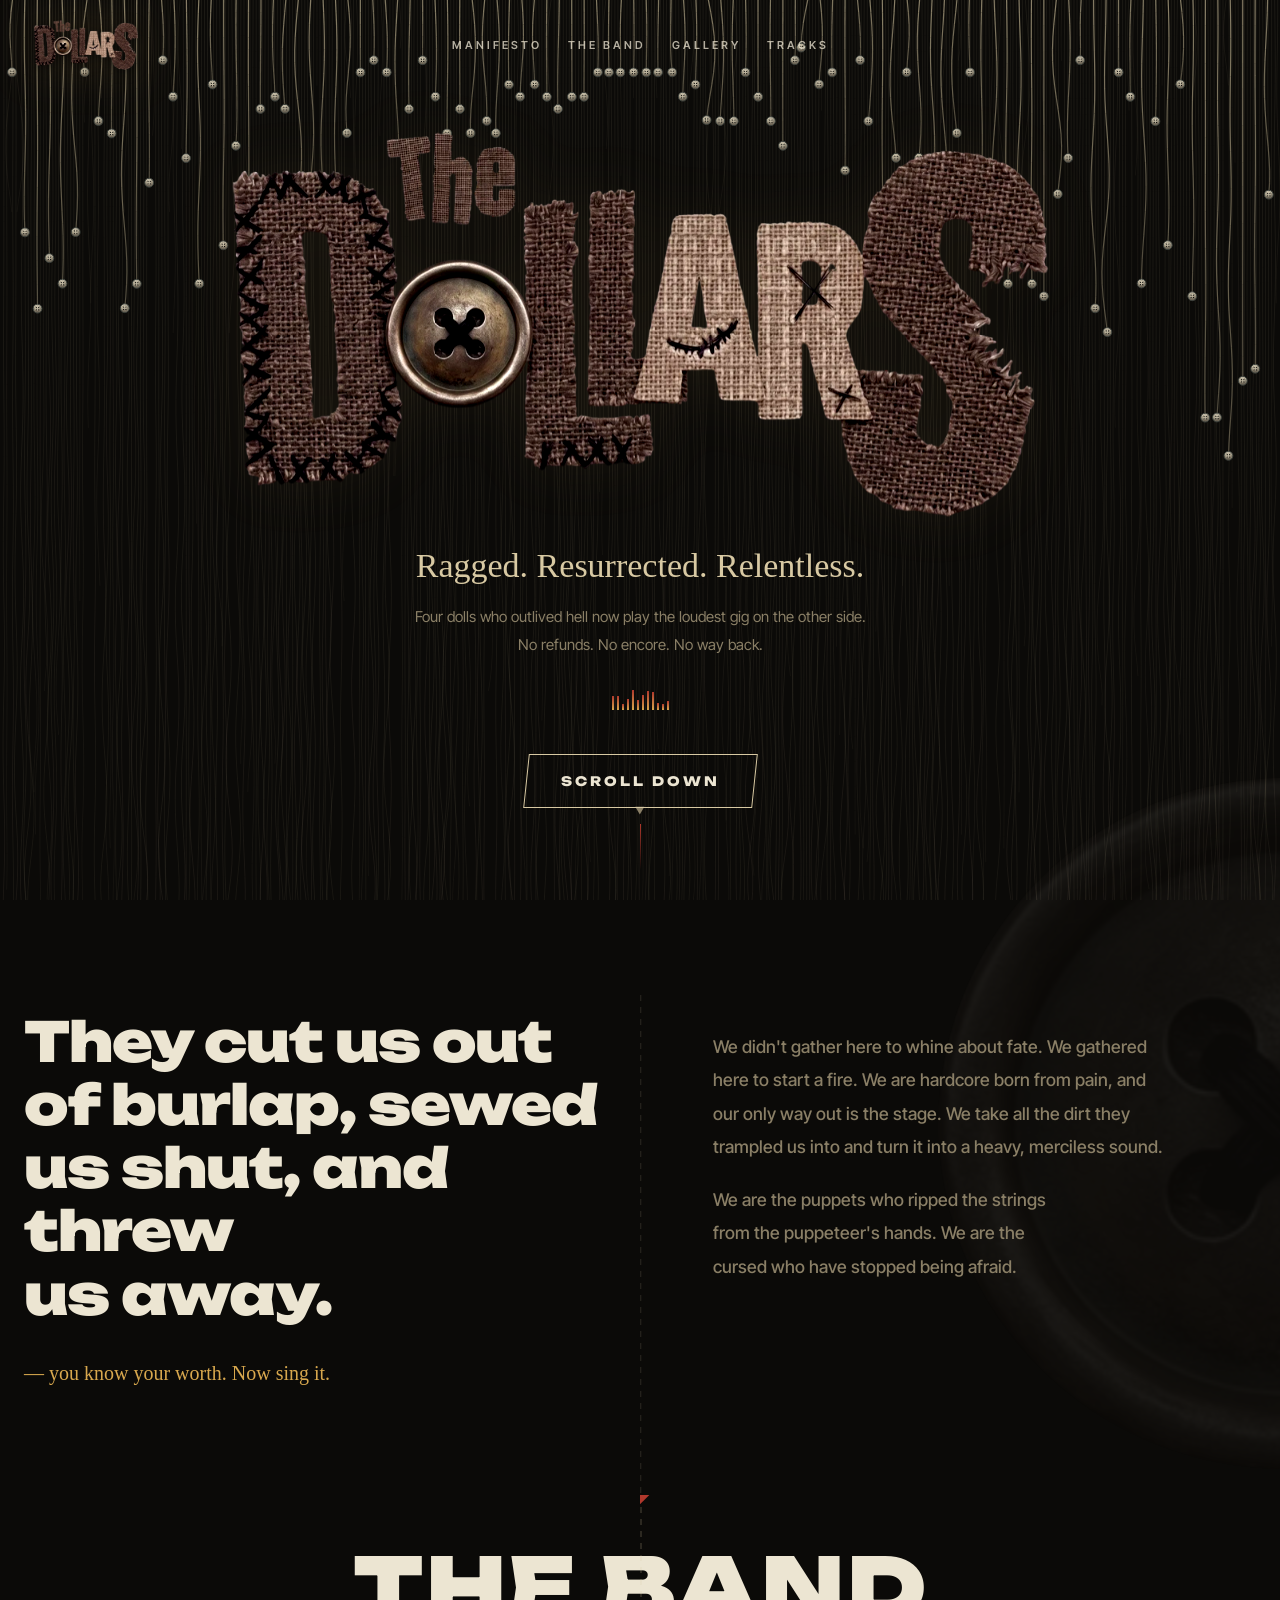
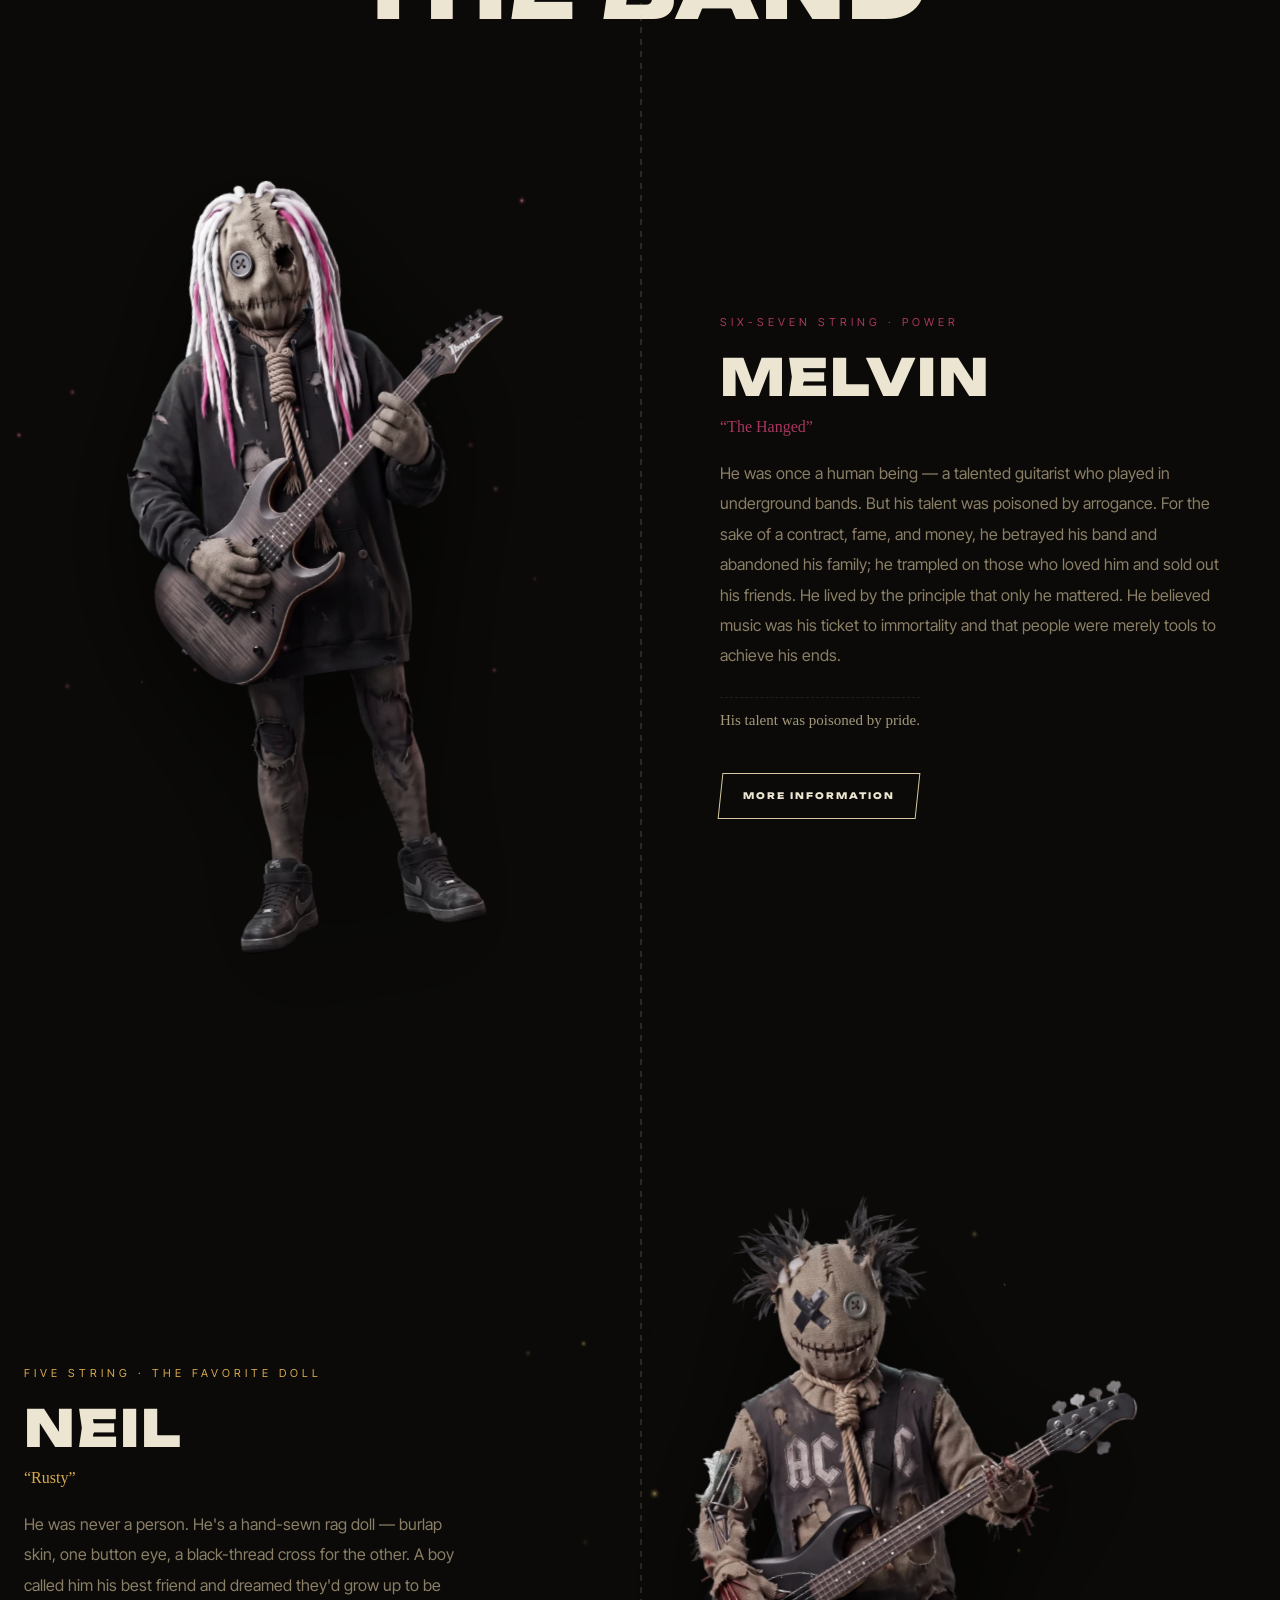
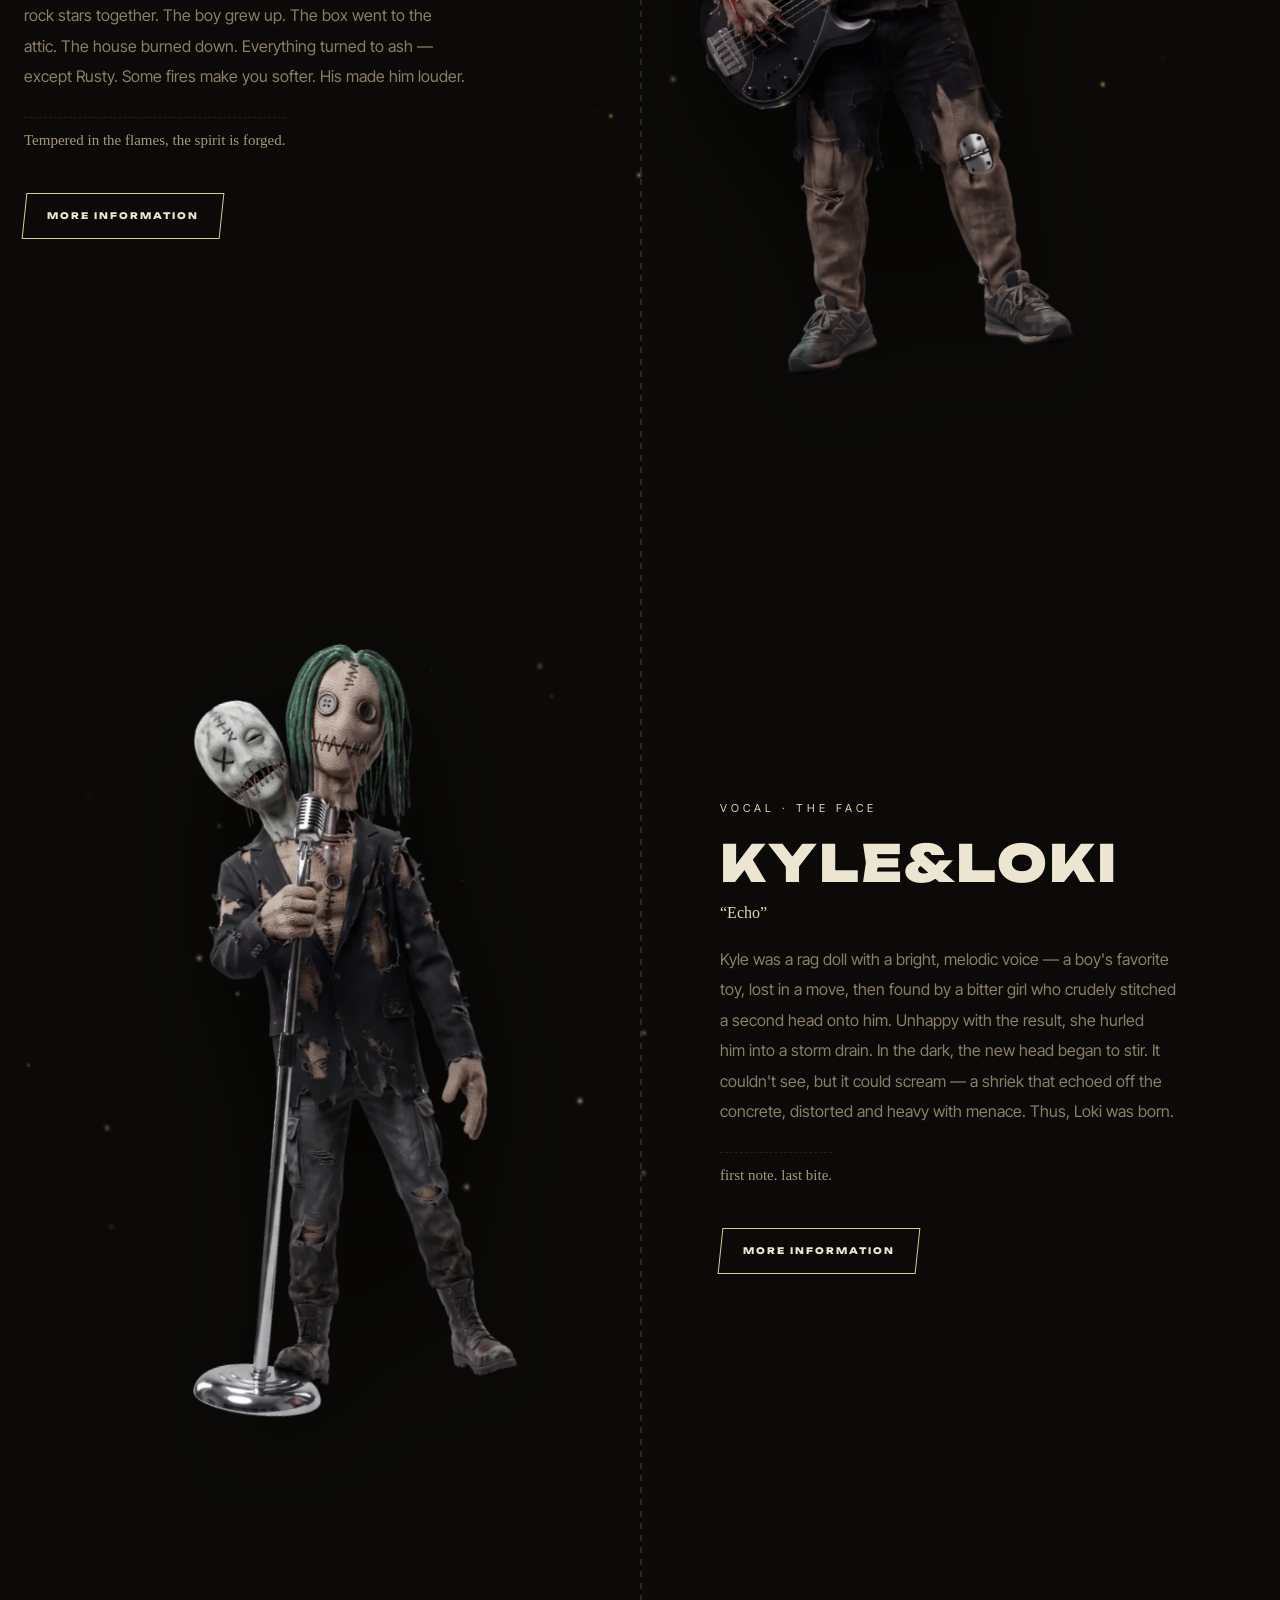
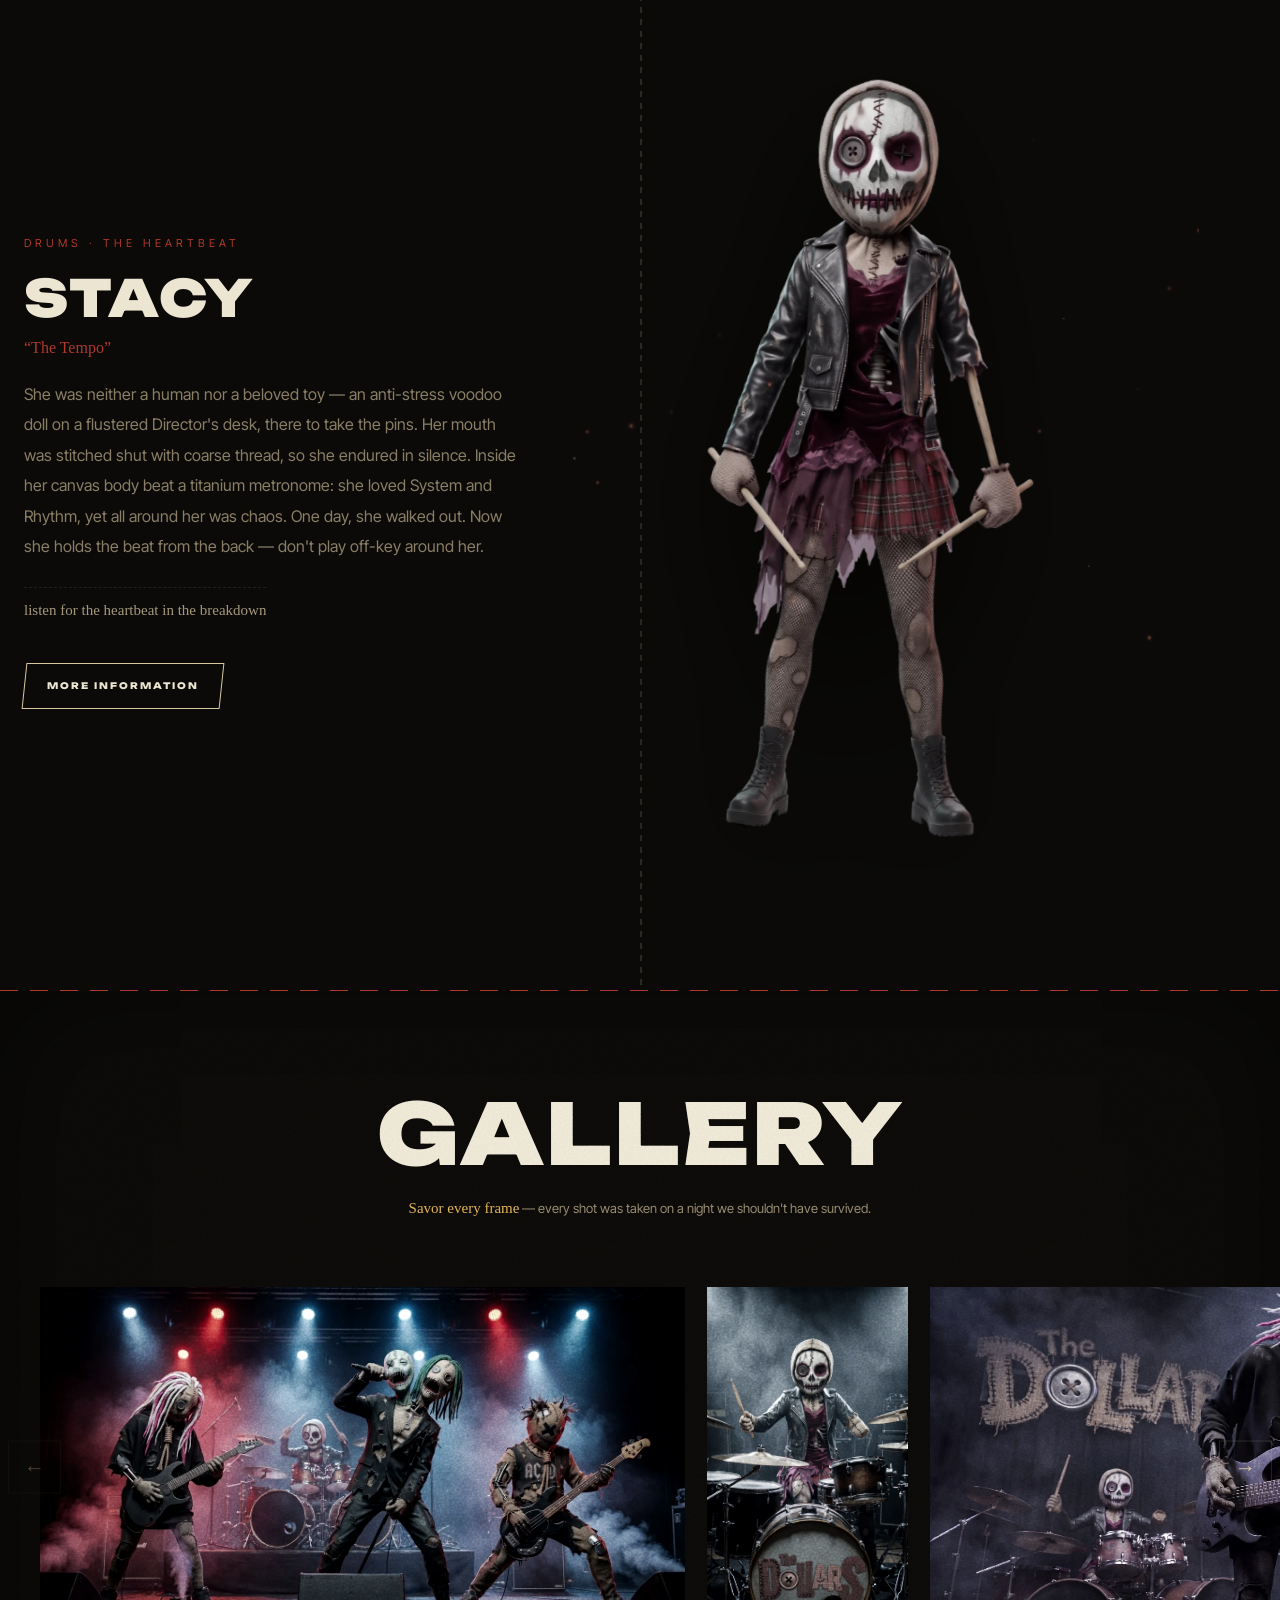
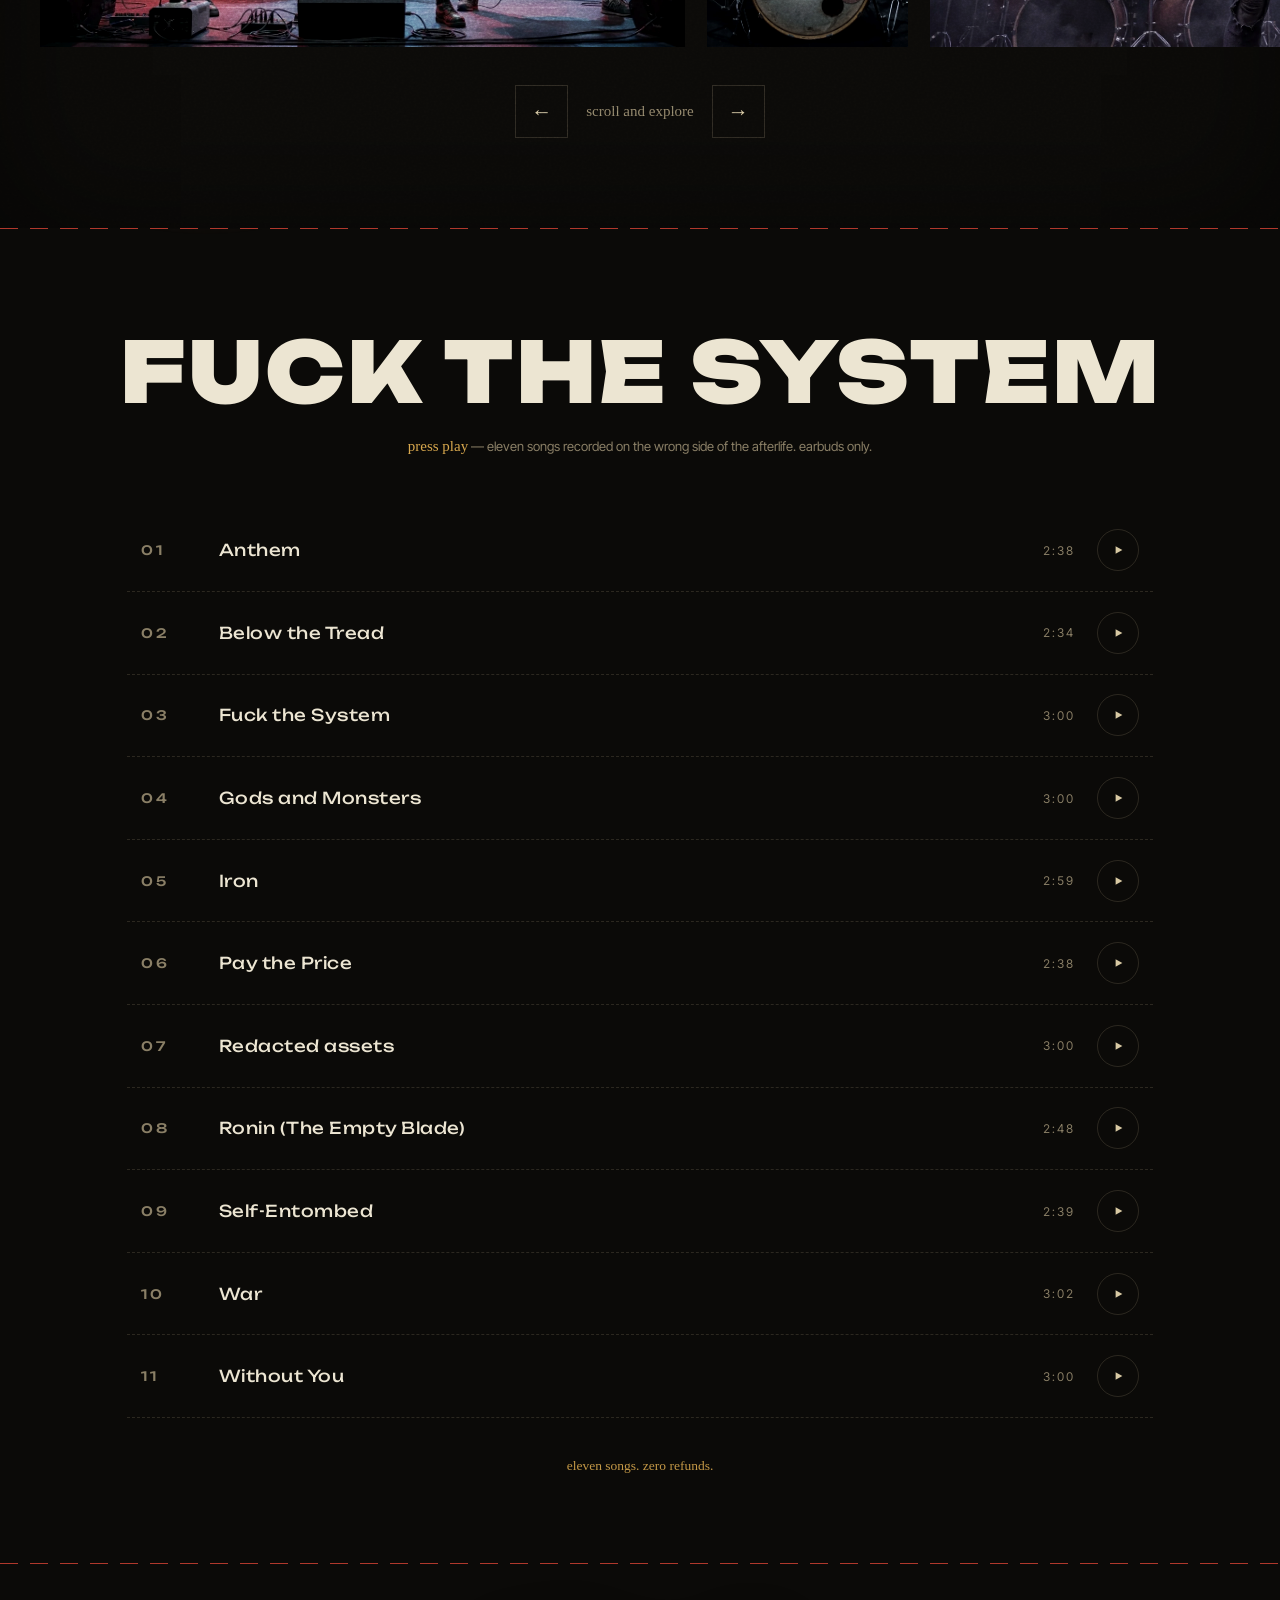
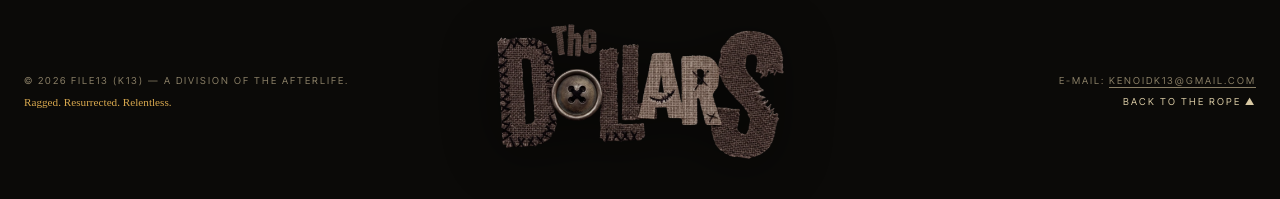
==== index.html @ ff80136d "Mobile: GALLERY/FTS/BAND all 38px @<=430 (was 32/32/31.2), THE=MELVIN size 24px unchanged; THE\\nBAN" ====
<!DOCTYPE html>
<html lang="en">
<head>
<meta charset="UTF-8">
<meta name="viewport" content="width=device-width, initial-scale=1.0">
<title>DOLLARS — Ragged. Resurrected. Relentless.</title>
<meta name="description" content="Dollars. Four dolls who outlived hell. Burlesque-noir rock from the wrong side of the afterlife.">
<link rel="preconnect" href="https://fonts.googleapis.com">
<link rel="preconnect" href="https://fonts.gstatic.com" crossorigin>
<link href="https://fonts.googleapis.com/css2?family=Unbounded:wght@300;500;800;900&family=Inter+Tight:wght@300;400;500;600&family=Permanent+Marker&display=swap" rel="stylesheet">
<link rel="stylesheet" href="style.css?v=503">
<meta name="probe" content="boot" />
</head>
<body>

<div class="preloader" id="preloader" aria-hidden="true">
  <div class="preloader-box">
    <img id="preloaderImg" class="preloader-logo" src="Logo.webp?v=401" alt="">
    <canvas id="preloaderCanvas" class="preloader-canvas"></canvas>
  </div>
  <span class="preloader-label">stitching&hellip;</span>
  <span class="preloader-pct" id="preloaderPct">0%</span>
</div>

<canvas id="threads"></canvas>

<header class="nav">
  <a class="nav-logo" href="#top"><img src="Logo.webp?v=401" alt="Dollars"></a>
  <button class="nav-burger" id="navBurger" aria-label="Open menu" aria-expanded="false"><span></span><span></span></button>
  <nav class="nav-links">
    <a href="#manifesto">Manifesto</a>
    <a href="#dolls">The band</a>
    <a href="#showreel">Gallery</a>
    <a href="#tracks">Tracks</a>
    <button class="nav-close" id="navClose" aria-label="Close menu" aria-expanded="false"><span></span><span></span></button>
    <span class="nav-mail">E-mail: <a href="mailto:Kenoidk13@gmail.com">Kenoidk13@gmail.com</a></span>
  </nav>
  <span class="nav-eq" id="navEq" aria-hidden="true"><i></i><i></i><i></i><i></i><i></i><i></i></span>
  <span class="nav-mini" aria-hidden="true"><img src="Logo.webp?v=401" alt="Dollars"></span>
</header>

<main id="top">

  <section class="hero">
    <div class="hero-orbit" aria-hidden="true">
      <span>DOLLARS DOLLARS DOLLARS DOLLARS</span>
      <span>DOLLARS DOLLARS DOLLARS DOLLARS</span>
      <span>DOLLARS DOLLARS DOLLARS DOLLARS</span>
    </div>

    <img class="hero-logo" src="Logo.webp?v=401" alt="Dollars — a ratty dollar-sign wordmark" data-tilt>

    <p class="hero-tag">Ragged. Resurrected. Relentless.</p>
    <p class="hero-sub">Four dolls who outlived hell now play the loudest gig on the other side.<br>No refunds. No encore. No way back.</p>

    <button class="hero-eq" id="heroEq" type="button" aria-label="Play the anthem">
      <i></i><i></i><i></i><i></i><i></i><i></i><i></i><i></i><i></i><i></i><i></i><i></i>
    </button>

    <div class="hero-cta">
      <a class="stitch-btn" href="#manifesto" data-scramble="SCROLL DOWN">
        <span>SCROLL DOWN</span>
      </a>
    </div>

    <div class="hero-scroll" aria-hidden="true">
      <span>▼</span>
      <i class="scroll-line"></i>
    </div>
  </section>

  <section class="manifesto" id="manifesto">
    <h2 class="manifesto-title reveal">They cut us out<br>of burlap, sewed<br>us shut, and threw<br>us away.</h2>
    <div class="manifesto-text">
      <span class="manifesto-btn" data-tilt aria-hidden="true"></span>
      <p class="manifesto-body reveal">
        We didn't gather here to whine about fate. We gathered here to start a fire.
        We are hardcore born from pain, and our only way out is the stage. We take
        all the dirt they trampled us into and turn it into a heavy, merciless sound.
      </p>
      <p class="manifesto-body reveal" style="--d:.12s">
        We are the puppets who ripped the strings from the puppeteer's hands.
        We are the cursed who have stopped being afraid.
      </p>
    </div>
    <div class="manifesto-sign reveal" style="--d:.24s">— you know your worth. <span class="manifesto-now">Now sing it.</span></div>
  </section>

  <section class="dolls" id="dolls">
    <h2 class="dolls-heading" data-scramble>THE
<span class="dolls-heading-band">BAND</span></h2>
    <div class="dolls-thread" aria-hidden="true"><i></i></div>

    <article class="doll" data-doll="melvin">
      <div class="doll-stage reveal">
        <span class="doll-sway">
          <picture><source media="(max-width:900px)" srcset="mobile/guitar2_pad.webp"><img src="guitar2_pad.webp" alt="Melvin — the Hanged" data-tilt loading="lazy" decoding="async"></picture>
          <canvas class="doll-fx" width="680" height="940"></canvas>
        </span>
      </div>
      <div class="doll-card reveal" style="--d:.08s">
        <p class="doll-role">Six-seven string · power</p>
        <h3 data-scramble>MELVIN</h3>
        <span class="doll-title">“The Hanged”</span>
        <p class="doll-bio">
          He was once a human being — a talented guitarist who played in underground bands. But his talent was poisoned by arrogance. For the sake of a contract, fame, and money, he betrayed his band and abandoned his family; he trampled on those who loved him and sold out his friends. He lived by the principle that only he mattered. He believed music was his ticket to immortality and that people were merely tools to achieve his ends.
        </p>
        <span class="doll-scrawl">His talent was poisoned by pride.</span>
        <a class="doll-more" role="button" tabindex="0" data-doll-modal="melvin"><span class="doll-more-main" data-scramble="MORE INFORMATION">MORE INFORMATION</span></a>
      </div>
    </article>


    <article class="doll" data-doll="rusty">
      <div class="doll-stage reveal" style="--d:.05s">
        <span class="doll-sway">
          <picture><source media="(max-width:900px)" srcset="mobile/bass.webp"><img src="bass.webp" alt="Rusty — the Ashed" data-tilt loading="lazy" decoding="async"></picture>
          <canvas class="doll-fx" width="680" height="940"></canvas>
        </span>
      </div>
      <div class="doll-card reveal" style="--d:.13s">
        <p class="doll-role">five string · the favorite doll</p>
        <h3 data-scramble>NEIL</h3>
        <span class="doll-title">“Rusty”</span>
        <p class="doll-bio">
          He was never a person. He's a hand-sewn rag doll — burlap skin, one
button eye, a black-thread cross for the other. A boy called him his
best friend and dreamed they'd grow up to be rock stars together.
The boy grew up. The box went to the attic. The house burned down.
Everything turned to ash — except Rusty. Some fires make you softer.
His made him louder.
        </p>
        <span class="doll-scrawl">Tempered in the flames, the spirit is forged.</span>
        <a class="doll-more" role="button" tabindex="0" data-doll-modal="rusty"><span class="doll-more-main" data-scramble="MORE INFORMATION">MORE INFORMATION</span></a>
      </div>
    </article>

    <article class="doll" data-doll="voice">
      <div class="doll-stage reveal" style="--d:.1s">
        <span class="doll-sway">
          <picture><source media="(max-width:900px)" srcset="mobile/vocal.webp"><img src="vocal.webp" alt="The Voice — face of Dollars" data-tilt loading="lazy" decoding="async"></picture>
          <canvas class="doll-fx" width="680" height="940"></canvas>
        </span>
      </div>
      <div class="doll-card reveal" style="--d:.18s">
        <p class="doll-role">vocal · the face</p>
        <h3 data-scramble>KYLE&amp;LOKI</h3>
        <span class="doll-title">“Echo”</span>
<p class="doll-bio">
          Kyle was a rag doll with a bright, melodic voice — a boy's favorite
          toy, lost in a move, then found by a bitter girl who crudely stitched
          a second head onto him. Unhappy with the result, she hurled him into
          a storm drain. In the dark, the new head began to stir. It couldn't
          see, but it could scream — a shriek that echoed off the concrete,
          distorted and heavy with menace. Thus, Loki was born.
        </p>
        <span class="doll-scrawl">first note. last bite.</span>
        <a class="doll-more" role="button" tabindex="0" data-doll-modal="voice"><span class="doll-more-main" data-scramble="MORE INFORMATION">MORE INFORMATION</span></a>
      </div>
    </article>

    <article class="doll" data-doll="pulse">
      <div class="doll-stage reveal" style="--d:.15s">
        <span class="doll-sway">
          <picture><source media="(max-width:900px)" srcset="mobile/dram2.webp"><img src="dram2.webp" alt="The Pulse — drummer of Dollars" data-tilt loading="lazy" decoding="async"></picture>
          <canvas class="doll-fx" width="680" height="940"></canvas>
        </span>
      </div>
      <div class="doll-card reveal" style="--d:.23s">
        <p class="doll-role">drums · the heartbeat</p>
        <h3 data-scramble>STACY</h3>
        <span class="doll-title">“The Tempo”</span>
        <p class="doll-bio">
          She was neither a human nor a beloved toy — an anti-stress voodoo
          doll on a flustered Director's desk, there to take the pins. Her
          mouth was stitched shut with coarse thread, so she endured in
          silence. Inside her canvas body beat a titanium metronome: she loved
          System and Rhythm, yet all around her was chaos. One day, she walked
          out. Now she holds the beat from the back — don't play off-key around
          her.
        </p>
        <span class="doll-scrawl">listen for the heartbeat in the breakdown</span>
        <a class="doll-more" role="button" tabindex="0" data-doll-modal="pulse"><span class="doll-more-main" data-scramble="MORE INFORMATION">MORE INFORMATION</span></a>
      </div>
    </article>
  </section>

  <div class="footer-thread" aria-hidden="true"></div>

  <section class="showreel" id="showreel">
    <h2 class="showreel-heading reveal" data-scramble>GALLERY</h2>
    <p class="showreel-note"><span class="drag-hint">Savor every frame</span> — every shot was taken on a night we shouldn't have survived.</p>

    <div class="reel-wrap">
      <button class="reel-nav reel-prev" aria-label="Previous">←</button>
      <div class="reel" id="reel">
        <div class="reel-track" id="reelTrack"></div>
      </div>
      <button class="reel-nav reel-next" aria-label="Next">→</button>
    </div>

    <div class="reel-controls">
      <button class="reel-nav-bottom reel-prev-bottom" aria-label="Previous">←</button>
      <span>scroll and explore</span>
      <button class="reel-nav-bottom reel-next-bottom" aria-label="Next">→</button>
    </div>
  </section>

  <div class="footer-thread" aria-hidden="true"></div>

  <section class="tracks" id="tracks">
    <h2 class="tracks-heading reveal" data-scramble>FUCK THE SYSTEM</h2>
    <p class="tracks-note"><span class="drag-hint">press play</span> — eleven songs recorded on the wrong side of the afterlife. earbuds only.</p>
    <ol class="track-list" id="trackList"></ol>
    <p class="tracks-note tracks-note--foot" aria-hidden="true">eleven songs. zero refunds.</p>
    <div class="tracks-btn" data-tilt aria-hidden="true"></div>
  </section>

  <audio id="trackAudio" preload="metadata"></audio>

  <footer class="footer">
    <div class="footer-thread" aria-hidden="true"></div>
    <div class="footer-grid reveal">
      <div class="footer-line footer-line--l">
        <span>© 2026 File13 (k13) — a division of the afterlife.</span>
        <span class="footer-sway">Ragged. Resurrected. Relentless.</span>
      </div>
      <div class="footer-big"><img src="Logo.webp?v=401" alt="Dollars" data-tilt></div>
      <div class="footer-line footer-line--r">
        <span class="footer-mail-wrap">E-mail: <a class="footer-mail" href="mailto:Kenoidk13@gmail.com">Kenoidk13@gmail.com</a></span>
        <a href="#top" data-scramble="BACK TO THE ROPE">back to the rope ▲</a>
      </div>
    </div>
  </footer>

</main>

<div class="lightbox" id="lightbox" hidden>
  <button class="lightbox-nav lightbox-prev" aria-label="Previous">←</button>
  <button class="lightbox-nav lightbox-next" aria-label="Next">→</button>
  <div class="lightbox-stage">
    <button class="lightbox-close" aria-label="Close"><span class="lb-glyph">✕</span><span class="lb-bar lb-a"></span><span class="lb-bar lb-b"></span></button>
    <img id="lightboxImg" src="" alt="Concert photograph">
  </div>
</div>

<div class="doll-modal" data-lenis-prevent id="dollModal-melvin" role="dialog" aria-modal="true" aria-label="MELVIN">
  <button class="doll-modal-close" aria-label="Close"><span></span><span></span></button>
  <div class="doll-modal-box">
    <div class="doll-modal-body">
      <figure class="doll-bio-photo"><img src="bio/bio-guitar.jpg" alt="Melvin" loading="lazy" width="760" height="1361"></figure>
      <div class="doll-bio-text">
        <p class="doll-role">Six-seven string · power</p>
        <h3>MELVIN</h3>
        <span class="doll-title">“The Hanged”</span>
      <p>
        He was once a man—a talented guitarist who played in underground bands. But his talent was poisoned by hubris. For the sake of a contract, fame, and money, he betrayed his band and abandoned his family; he trampled on those who loved him and sold out his friends. He lived by the credo that only he mattered. He believed music was his ticket to immortality and that people were merely tools to achieve his ends. He lived his life all wrong: instead of building anything, he destroyed everything around him. He died alone. Despite achieving outward success, he ended up solitary in an empty room, hollowed out by alcohol and drugs. The noose around his neck is not merely a stylistic detail; it is an echo of his actual death. He hanged himself when he realized his "great life" was worthless. Yet the heavens would not accept him—his soul, burdened by sin, was too heavy. Nor did Hell want to take in someone who managed to sow chaos even there for his own gain. This is no doll. This is a man gazing at the world through holes in the burlap, begging for forgiveness but receiving only the echo of his own fatal mistakes.
      </p>
      <span class="doll-scrawl">His talent was poisoned by pride.</span>
      </div>
    </div>
  </div>
</div>

<div class="doll-modal" data-lenis-prevent id="dollModal-rusty" role="dialog" aria-modal="true" aria-label="NEIL">
  <button class="doll-modal-close" aria-label="Close"><span></span><span></span></button>
  <div class="doll-modal-box">
    <div class="doll-modal-body">
      <figure class="doll-bio-photo"><img src="bio/bio-bass.jpg" alt="Rusty" loading="lazy" width="760" height="1361"></figure>
      <div class="doll-bio-text">
        <p class="doll-role">five string · the favorite doll</p>
        <h3>NEIL</h3>
        <span class="doll-title">“Rusty”</span>
                  <p>Rusty wasn’t a rock star. He was an ordinary rag doll—hand-sewn from burlap, with a button for one eye and a black-thread cross for the other. An old woman living on the edge of town had stitched him for her son. The boy named him Rusty—for the reddish hue of the fabric and because the doll was soft and warm, like rye bread.</p>
      <p>Rusty was a beloved doll. The boy was inseparable from him: he took him to bed, sat him at the table, and carried him to school in his backpack. Rusty knew all his secrets and heard all his dreams. The boy dreamed of becoming a rock musician and often "played" in a band with Rusty—setting him up in front of the mirror and imagining him playing the bass.</p>
      <p>But then, disaster struck. The boy grew up. He became a teenager, then an adult. The doll was left behind in the old house—up in the attic, in a box amidst dusty belongings. And then came the tragedy: a fire. The house burned down. Everything inside turned to ash. Rusty was scorched and soaked in smoke; his fabric hardened, and the metal parts—once buttons and rivets—rusted over.</p>
      <p>When the ruins were being cleared, Rusty was found among the debris—charred, yet intact. Someone wanted to throw him away but changed their mind at the last moment and left him at the junkyard. There, amidst old junk, rusty pipes, and broken appliances, Rusty lay for years. Rain, snow, and sun—all of it weathered his burlap. He became truly Rusty.</p>
      <span class="doll-scrawl">Tempered in the flames, the spirit is forged.</span>
      </div>
    </div>
  </div>
</div>

<div class="doll-modal" data-lenis-prevent id="dollModal-pulse" role="dialog" aria-modal="true" aria-label="STACY">
  <button class="doll-modal-close" aria-label="Close"><span></span><span></span></button>
  <div class="doll-modal-box">
    <div class="doll-modal-body">
      <figure class="doll-bio-photo"><img src="bio/bio-dram.jpg" alt="Stacy" loading="lazy" width="760" height="1361"></figure>
      <div class="doll-bio-text">
        <p class="doll-role">drums · the heartbeat</p>
        <h3>STACY</h3>
        <span class="doll-title">“The Tempo”</span>
      <p>
        She was neither a human nor a beloved childhood toy. Created as an anti-stress voodoo doll, she sat on the desk of a perpetually flustered Director in a drab, stuffy office. Whenever deadlines loomed, workflows collapsed, or he simply didn't know what to do, he would stick pins into her. She silently absorbed the folly, chaos, and hysterics of others. Her mouth was stitched shut with coarse thread so she couldn't speak. And she endured it. Inside her canvas body beat a titanium metronome. She loved System and Rhythm, yet chaos reigned all around her. It all came to an end one day. The Director called a meeting to resolve a crucial issue and suggested, "How about we settle this with Rock-Paper-Scissors?" The chaos had crossed the line. Her single button eye glinted menacingly. She pulled out all the pins—leaving scars on her tights and body—and simply walked out of the office in silence. Her lips were frozen forever in a signature, icy, sarcastic half-smile. Stacy wandered the streets for a long time, searching for a place where the right rhythm prevailed. One day, she stumbled upon a basement where a band was rehearsing. She sat silently behind the drum kit and struck the snare drum. The strike was swift, precise, and cold-blooded. Stacy doesn't sing or give interviews. She simply sits at the back and holds the rhythm. Don't even try playing off-key around this lady, or a drumstick might come flying straight at your forehead.
      </p>
      <span class="doll-scrawl">listen for the heartbeat in the breakdown</span>
      </div>
    </div>
  </div>
</div>

<div class="doll-modal" data-lenis-prevent id="dollModal-voice" role="dialog" aria-modal="true" aria-label="KYLE &amp; LOKI">
  <button class="doll-modal-close" aria-label="Close"><span></span><span></span></button>
  <div class="doll-modal-box">
    <div class="doll-modal-body">
      <figure class="doll-bio-photo"><img src="bio/bio-vocal.jpg" alt="Kyle & Loki" loading="lazy" width="760" height="1361"></figure>
      <div class="doll-bio-text">
        <p class="doll-role">vocal · the face</p>
        <h3>KYLE&amp;LOKI</h3>
        <span class="doll-title">“Echo”</span>
      <p>
        Long ago, Kyle was an ordinary rag doll with a clear, melodic voice. He had been the favorite toy of a boy who dreamed of the rock stage, but the boy grew up, and the doll was lost during a move. Kyle was found by a bitter, plain-looking girl. She decided to remake him: she pulled a shapeless lump of fabric from the trash and crudely, crookedly stitched on a second head—an ugly, eyeless, mouthless thing that dangled beside the first. Dissatisfied with the result, she hurled the doll into a storm drain in a fit of rage. Kyle awoke in pitch darkness. Then, the second head began to stir. As it descended through winding pipes amidst the flow of filth, it could not see, yet it could scream. Its piercing shriek echoed off the concrete walls, becoming distorted and heavy with menace. Thus, Loki was born. While Kyle’s voice remained bright and melodic, Loki acquired a heavy, low growl—the roar of a wounded beast, the voice of the abyss itself. They eventually found themselves at a junkyard, where an old radio suddenly blasted the riff from "Back in Black." Kyle remembered the boy’s dream of the rock stage, while Loki yearned to unleash his fury. They are two sides of the same coin, two souls trapped in a single, battered body. Kyle represents melody, soul, and beauty; Loki embodies chaos, rage, and raw power. When the drums kick in and the guitars roar, a battle erupts between them. Loki surges forward, drowning everything out with his guttural growl. But Kyle rises to meet the challenge, soaring above the roar with a pure, piercing scream. They clash right there on stage, vying to prove to the audience which of them is the ultimate badass. They can sing in turn or blend into unison, creating an incredible symbiosis of melody and noise. It is precisely this internal war between the two heads that forms the foundation of their art. Their best songs are born from their arguments. They are DollarS. A voice that travels from a whisper to a scream. When Kyle touches the microphone, the room falls silent. And when Loki lets loose, the room is deafened.
      </p>
      <span class="doll-scrawl">first note. last bite.</span>
      </div>
    </div>
  </div>
</div>

<script src="lenis.min.js"></script>
<script src="script.js?v=448"></script>
</body>
</html>
---- style.css ----
/* ==================== BASE ==================== */
* { margin: 0; padding: 0; box-sizing: border-box; }

[hidden] { display: none !important; }

/* ==================== PRELOADER ==================== */
.preloader {
  position: fixed;
  inset: 0;
  z-index: 10000;
  background: #000;
  display: flex;
  flex-direction: column;
  align-items: center;
  justify-content: center;
  gap: 14px;
  opacity: 1;
  transition: opacity .5s ease, visibility .5s ease;
}
.preloader.done {
  opacity: 0;
  visibility: hidden;
  pointer-events: none;
}
.preloader-box {
  position: relative;
  width: clamp(136px, 20.8vw, 200px);
}
.preloader-logo {
  width: 100%;
  height: auto;
  display: block;
  opacity: .19;
  filter: grayscale(1) contrast(1.15) brightness(1.1);
}
.preloader-canvas {
  position: absolute;
  inset: 0;
  width: 100%;
  height: 100%;
  pointer-events: none;
}
.preloader-label {
  font-family: var(--scrawl);
  font-size: 15px;
  color: var(--gold);
  letter-spacing: 1px;
  animation: preload-pulse 1.1s ease-in-out infinite;
}
.preloader-pct {
  font-family: var(--disp);
  font-size: 12px;
  letter-spacing: 3px;
  color: var(--muted);
}
@keyframes preload-pulse {
  0%, 100% { opacity: .45; }
  50% { opacity: 1; }
}

html { scroll-behavior: auto; } /* Lenis smooth scroll handles anchor jumps */
.reveal {
  opacity: 0;
  transform: translateY(72px);
  will-change: transform, opacity;
  transition: opacity .9s ease, transform .9s cubic-bezier(.23,1,.32,1);
  transition-delay: var(--d, 0s);
}
.reveal.in-view {
  opacity: 1;
  transform: translateY(0);
}
.doll .doll-stage.reveal { transform: translateY(72px); }
.doll .doll-stage.reveal.in-view { transform: translateY(0); }
.doll:nth-of-type(even) .doll-stage.reveal { transform: translateX(-70px) translateY(72px); }
.doll:nth-of-type(even) .doll-stage.reveal.in-view { transform: translateX(-70px) translateY(0); }
@media (prefers-reduced-motion: reduce) {
  .reveal {
    opacity: 1;
    transform: none;
    transition: none;
  }
}

:root {
  --bg: #0b0a08;
  --bg-2: #131009;
  --burlap: #d8c9a3;
  --bone: #ece5d2;
  --rust: #b0382c;
  --gold: #d8a84e;
  --muted: #8a7f66;
  --line: rgba(216,201,163,.16);
  --disp: 'Unbounded', system-ui, sans-serif;
  --body: 'Inter Tight', system-ui, sans-serif;
  --scrawl: 'Permanent Marker', cursive;
}

html { overflow-x: clip; }

body {
  background: var(--bg);
  color: var(--bone);
  font-family: var(--body);
  overflow-x: clip;
  -webkit-font-smoothing: antialiased;
  cursor: auto;
}

a { color: inherit; text-decoration: none; }
img { display: block; max-width: 100%; }
::selection { background: var(--rust); color: var(--bone); }

::-webkit-scrollbar { width: 10px; }
::-webkit-scrollbar-track { background: var(--bg); }
::-webkit-scrollbar-thumb { background: var(--muted); border-radius: 2px; }
::-webkit-scrollbar-thumb:hover { background: var(--rust); }

/* ==================== THREAD CANVAS ==================== */
#threads {
  position: fixed;
  top: 0; left: 0;
  width: 100vw; height: 100vh;
  z-index: 0;
  pointer-events: none;
}

/* ==================== NAV ==================== */
.nav {
  position: fixed;
  top: 0; left: 0; right: 0;
  z-index: 300;
  display: flex;
  align-items: center;
  justify-content: center;
  padding: 14px 34px;
  min-height: 69px;
}
.nav-logo {
  position: absolute;
  left: clamp(14px, 3vw, 34px);
  top: 50%;
  transform: translateY(calc(-50% + 10px));
}
.nav-logo img {
  height: 49px;
  width: auto;
  display: block;
  filter: contrast(1.22) saturate(1.12) brightness(1.12) drop-shadow(0 2px 6px rgba(0,0,0,.6)) drop-shadow(0 0 26px rgba(216,168,78,.16));
}

.nav-eq {
  position: absolute;
  right: clamp(14px, 3vw, 34px);
  top: 50%;
  transform: translateY(-50%);
  display: flex;
  align-items: flex-end;
  gap: 3px;
  height: 14px;
  opacity: 0;
  visibility: hidden;
  pointer-events: none;
  cursor: pointer;
  transition: opacity .4s, visibility .4s;
}
.nav-eq.visible {
  opacity: 1;
  visibility: visible;
  pointer-events: auto;
}
.nav-eq.visible:not(.playing) { opacity: .55; }
.nav-eq.visible:not(.playing):hover { opacity: .85; }
.nav-eq.playing { opacity: 1; }
.nav-eq.playing:hover { opacity: .75; }
.nav-eq i {
  width: 2px;
  height: 30%;
  background: linear-gradient(var(--rust), var(--gold));
}
.nav-eq.playing {
  opacity: 1;
  visibility: visible;
}
.nav-eq.playing i {
  animation: eqbar 0.8s ease-in-out infinite;
}
.nav-eq.playing i:nth-child(2n) { animation-delay: 0.15s; }
.nav-eq.playing i:nth-child(3n) { animation-delay: 0.3s; }

/* burger (2 lines) — always visible on mobile, opens the dropdown */
.nav-burger {
  display: none;
  position: absolute;
  left: 20px;
  top: 50%;
  transform: translateY(-50%);
  width: 28px;
  height: 32px;
  padding: 0;
  border: 0;
  background: transparent;
  cursor: pointer;
  z-index: 2;
}
.nav-burger span {
  position: absolute;
  left: 0;
  width: 100%;
  height: 1.6px;
  background: var(--bone);
  border-radius: 2px;
  transition: transform .35s cubic-bezier(.2,.8,.2,1), opacity .3s;
}
.nav-burger span:first-child { top: 11px; }
.nav-burger span:last-child { bottom: 11px; }
.nav-burger:hover span { background: var(--bone); }
.nav.nav-open .nav-burger span:first-child { transform: translateY(4.2px) rotate(45deg); }
.nav.nav-open .nav-burger span:last-child { transform: translateY(-4.2px) rotate(-45deg); }

/* centered logo on the dark bar (mobile) */
.nav-mini {
  display: none;
  position: absolute;
  left: 50%;
  top: 50%;
  transform: translate(-50%, -50%);
  z-index: 1;
}
.nav-mini img {
  height: 43px;
  width: auto;
  display: block;
}

/* mobile nav = always-on dark bar: burger opens a fullscreen centered menu */
@media (max-width: 900px) {
  .nav {
    background: rgba(11, 10, 8, .70);
    backdrop-filter: blur(20px) saturate(1.4);
    -webkit-backdrop-filter: blur(20px) saturate(1.4);
  }
  .nav-logo { display: none; }
  .nav-burger,
  .nav-mini {
    display: block;
    opacity: 1;
    transition: opacity .45s ease;
  }

  /* closed: plain bar, no links */
  .nav .nav-links { display: none; }

  /* open: fullscreen dark panel, links stacked vertically in the center */
  .nav.nav-open .nav-links {
    display: flex;
    position: fixed;
    top: 0; left: 0; right: 0; bottom: 0;
    width: 100vw;
    height: 100vh;
    transform: none;
    flex-direction: column;
    align-items: center;
    justify-content: center;
    gap: 30px;
    margin: 0;
    padding-bottom: 100px;
    background: rgba(11, 10, 8, .97);
    backdrop-filter: blur(12px);
    -webkit-backdrop-filter: blur(12px);
    z-index: 400;
  }
  .nav.nav-open .nav-links a {
    display: block;
    width: max-content;
    font-family: var(--disp);
    font-size: 20px;
    font-weight: 600;
    letter-spacing: 4px;
    text-transform: uppercase;
    color: var(--bone);
    opacity: 1;
  }
  .nav.nav-open .nav-links a:hover { color: var(--gold); }
  .nav.nav-open .nav-close { display: block; }
  .nav.nav-open .nav-links .nav-mail {
    display: block;
    position: absolute;
    left: 0; right: 0;
    bottom: 136px;
    text-align: center;
    font-family: var(--body);
    font-size: 9.6px;
    font-weight: 400;
    letter-spacing: 2px;
    text-transform: uppercase;
    white-space: nowrap;
    color: var(--muted);
  }
  .nav.nav-open .nav-links .nav-mail a {
    display: inline;
    width: auto;
    font-family: var(--body);
    font-size: 9.6px;
    font-weight: 400;
    letter-spacing: 2px;
    text-transform: uppercase;
    color: var(--muted);
    text-decoration: underline;
    text-decoration-thickness: 1px;
    text-underline-offset: 3px;
    transition: color .3s;
  }
  .nav.nav-open .nav-links .nav-mail a:hover { color: var(--rust); }
}
/* close X pinned top-right of the fullscreen menu (mobile only) */
.nav-close {
  display: none;
  position: absolute;
  top: 22px;
  right: 22px;
  width: 34px;
  height: 34px;
  padding: 0;
  border: 0;
  background: transparent;
  cursor: pointer;
  z-index: 401;
}
.nav-close span {
  position: absolute;
  left: 0; top: 50%;
  width: 100%;
  height: 2px;
  background: var(--rust);
  border-radius: 2px;
  transition: background .3s;
  transform-origin: center;
}
.nav-close span:first-child { transform: translateY(-50%) rotate(45deg); }
.nav-close span:last-child { transform: translateY(-50%) rotate(-45deg); }
.nav-close:hover span { background: var(--rust); }
.nav-mail { display: none; }
.nav.nav-open .nav-mini,
.nav.nav-open .nav-eq { opacity: 0; }

/* ============ doll info modal — same look as the fullscreen menu (mobile + desktop) ============ */
.doll-modal {
  display: none;
  position: fixed;
  top: 0; left: 0; right: 0; bottom: 0;
  width: 100vw;
  height: 100vh;
  background: rgba(11, 10, 8, .97);
  backdrop-filter: blur(12px);
  -webkit-backdrop-filter: blur(12px);
  z-index: 400;
  overflow-y: auto;
  -webkit-overflow-scrolling: touch;
}
.doll-modal.open { display: block; }
.doll-modal-close {
  position: fixed;
  top: 22px;
  right: 22px;
  width: 34px;
  height: 34px;
  padding: 0;
  border: 0;
  background: transparent;
  cursor: pointer;
  z-index: 401;
}
.doll-modal-close span {
  position: absolute;
  left: 0; top: 50%;
  width: 100%;
  height: 2px;
  background: var(--rust);
  border-radius: 2px;
  transform-origin: center;
}
.doll-modal-close span:first-child { transform: translateY(-50%) rotate(45deg); }
.doll-modal-close span:last-child { transform: translateY(-50%) rotate(-45deg); }
.doll-modal-close:hover span { background: var(--rust); }
.doll-modal-box {
  display: flex;
  flex-direction: column;
  align-items: center;
  justify-content: center;
  min-height: 100vh;
  padding: 90px 24px 60px;
  text-align: left;
}
.doll-modal-box > * { width: 100%; max-width: 1100px; }
.doll-modal-box h3 {
  font-family: var(--disp);
  font-weight: 900;
  font-size: clamp(26px, 5.5vw, 40px);
  line-height: 1.25;
  letter-spacing: 2px;
  color: var(--bone);
  text-align: left;
}
.doll-modal-box .doll-role { text-align: left; line-height: 1.3; }
.doll-modal-box .doll-title { font-size: 18px; line-height: 1.5; text-align: left; }
@media (min-width: 901px) {
  .doll-modal-box .doll-title { font-size: 26px; }
  .doll-modal-box > * { max-width: 1214px; }
}
.doll-modal-body {
  display: flex;
  flex-direction: row;
  align-items: flex-start;
  gap: 34px;
}
.doll-bio-photo {
  flex: 0 0 min(34%, 380px);
  max-width: 380px;
  margin: 0;
}
.doll-bio-photo img {
  display: block;
  width: 100%;
  height: auto;
  border-radius: 6px;
}
.doll-bio-text {
  flex: 1 1 auto;
  min-width: 0;
  font-size: 15px;
  line-height: 1.85;
  color: var(--muted);
  text-align: left;
}
.doll-bio-text > p:not(.doll-role) {
  margin-top: 24px;
  font-size: 15px;
  line-height: 1.85;
  color: var(--muted);
  text-align: justify;
  text-wrap: wrap;
  hyphens: auto;
}
.doll-modal-body p + p { margin-top: 14px; }
.doll-modal-box .doll-scrawl {
  margin-top: 28px;
  padding-top: 14px;
  font-size: 15px;
  text-align: left;
}
@media (max-width: 900px) {
  .doll-modal-box { align-items: center; text-align: center; }
  .doll-modal-box > * { width: 100%; }
  .doll-modal-box h3,
  .doll-modal-box .doll-role,
  .doll-modal-box .doll-title,
  .doll-modal-box .doll-scrawl { text-align: center; }
  .doll-modal-body { flex-direction: column; align-items: center; gap: 0; }
  .doll-bio-text { display: contents; }
  .doll-bio-text > p:not(.doll-role) { margin-top: 0; }
  .doll-bio-text > p:not(.doll-role) + p { margin-top: 18px; }
  .doll-bio-photo { flex: 0 0 auto; align-self: center; width: 100%; max-width: 300px; margin: 22px 0; }
  .doll-bio-photo img { width: 100%; height: auto; }
  .doll-modal-box .doll-role { order: -3; }
  .doll-modal-box .doll-bio-text h3 { order: -2; }
  .doll-modal-box .doll-bio-text .doll-title { order: -1; }
}

.nav-links {
  display: flex;
  gap: 26px;
  transform: translateY(10px);
}
.nav-links a {
  font-size: 11px;
  font-weight: 600;
  letter-spacing: 3px;
  text-transform: uppercase;
  color: var(--bone);
  opacity: .75;
  position: relative;
  transition: opacity .3s;
}
.nav-links a::after {
  content: '';
  position: absolute;
  left: 50%; top: calc(100% + 4px);
  transform: translateX(-50%) scaleX(0);
  width: 100%;
  height: 2px;
  background: var(--rust);
  opacity: 0;
  transition: opacity .45s, transform .525s cubic-bezier(.2,.8,.2,1);
}
.nav-links a:hover { opacity: 1; color: var(--rust); }
.nav-links a:hover::after {
  opacity: .9;
  transform: translateX(-50%) scaleX(1);
}
.bug {
  border: 1px solid var(--line);
  background: transparent;
  color: var(--bone);
  font-family: var(--disp);
  font-size: 11px;
  letter-spacing: 2px;
  padding: 9px 14px;
  cursor: auto;
  transition: transform .3s;
}
.bug:hover { transform: rotate(-2deg) scale(1.025); }


/* ============ mobile performance (one shot) ============ */
/* cap draw/repaint budget on small screens */
@media (max-width: 900px) {
  :root { --dpr-cap: 1.5; }
  .preloader-logo, .hero-orbit, .orbit-ring, .sway-field, .marquee-2 { will-change: auto; }
}
@media (max-width: 720px) {
  /* kill redundant drop-shadow/blur passes: posterize filters drop to near-flat */
  .hero-eq, .nav-eq { filter: none; }
  .doll-sway img, .doll-card img, .hero-logo { filter: none; }
  .doll-card, .manifesto { box-shadow: none; }
  /* no hover glow behind characters + no ember particles on mobile */
  .doll-fx { display: none; }
  .dolls-word { background-attachment: scroll; } /* kill iOS fixed-bg repaint each scroll */
  .thread-doll, .doll-soul { opacity: .9; }
}
@media (max-width: 520px) {
  .hero-scroll, .hero-orbit, .orbit-eq, .roundel { display: none; }
}
/* universal typography — balanced wrapping + centered copy */
:where(h1, h2, h3, h4, h5, h6, p, blockquote, figcaption, label, dt, dd, th, td, summary) {
  text-wrap: balance;
  text-align: center;
}
/* dense edges: binomial widths for many two-digit numbers */
.doll-card .count,
.track-stat em,
.track-time,
.footer-pct { font-variant-numeric: tabular-nums; }
/* folder-y dividers line up tight */
.code-line { letter-spacing: .3px; }

@media (max-width: 900px) {
  .nav-links { gap: 16px; }
  .nav-links a { font-size: 10px; letter-spacing: 2px; }
}
@media (max-width: 720px) {
  .hero-orbit { display: none; }
  .nav { padding: 14px 10px; }
  .nav-links { gap: 10px; flex-wrap: wrap; }
  .nav-links a { font-size: 9px; letter-spacing: 1px; }
  .nav-logo { display: none; }
}

/* ==================== HERO ==================== */
.hero {
  position: relative;
  min-height: 100vh;
  display: flex;
  flex-direction: column;
  align-items: center;
  justify-content: center;
  text-align: center;
  padding: 120px 24px 80px;
  overflow: hidden;
}

.hero-orbit {
  position: absolute;
  top: 50%; left: 50%;
  width: 140vmin; height: 140vmin;
  transform: translate(-50%, -50%);
  pointer-events: none;
  animation: spin 60s linear infinite;
}
.hero-orbit span {
  position: absolute;
  inset: 0;
  animation: spin-rev 60s linear infinite;
}
.hero-orbit span::before {
  content: attr(data-none);
  position: absolute;
  left: 50%; top: -6px;
  transform: translateX(-50%);
  font-family: var(--disp);
  font-weight: 900;
  font-size: 26px;
  color: var(--burlap);
  opacity: .28;
  white-space: nowrap;
}
.hero-orbit span:nth-child(1)::before { content: 'EVERYTHING AFTER THIS WAS PROFIT —'; }
.hero-orbit span:nth-child(2)::before { content: '$ DOLLARS OUTLIVED HELL $ —'; transform: translateX(-50%) translateY(4px); color: var(--rust); opacity: .34;
  animation: orbit-breathe 4s ease-in-out infinite alternate;
}
.hero-orbit span:nth-child(3)::before { content: 'SEWED SHUT. SINGING AGAIN. —'; transform: translateX(-50%) translateY(8px); color: var(--gold); opacity: .26; }

@keyframes spin { to { transform: translate(-50%,-50%) rotate(360deg); } }
@keyframes spin-rev { to { transform: rotate(-360deg); } }
@keyframes orbit-breathe { from { letter-spacing: 0; } to { letter-spacing: 6px; } }

.hero-logo {
  position: relative;
  z-index: 2;
  width: min(654px, 74vw);
  margin-inline: auto;
  display: block;
  filter: contrast(1.22) saturate(1.12) drop-shadow(0 0 30px rgba(216,168,78,.06));
  animation: hero-logo-float 8s ease-in-out infinite;
}
@media (min-width: 681px) {
  .hero-logo { width: min(817px, 74vw); }
}
@keyframes hero-logo-float {
  0%, 100% {
    translate: 0 -8px;
    rotate: -0.6deg;
    scale: 0.99;
  }
  50% {
    translate: 0 8px;
    rotate: 0.6deg;
    scale: 1.02;
  }
}

.hero-tag {
  position: relative;
  z-index: 2;
  margin-top: 30px;
  margin-inline: auto;
  width: max-content;
  max-width: 92vw;
  text-align: center;
  font-family: var(--scrawl);
  font-size: clamp(22px, 4vw, 34px);
  color: var(--burlap);
  text-wrap: balance;
}
.hero-sub {
  position: relative;
  z-index: 2;
  margin-top: 18px;
  margin-inline: auto;
  width: max-content;
  max-width: 560px;
  text-align: center;
  font-size: clamp(13px, 1.6vw, 15px);
  line-height: 1.9;
  color: var(--muted);
  text-wrap: balance;
}
.hero-cta { position: relative; z-index: 2; margin-top: 44px; }

.hero-eq {
  position: relative;
  z-index: 2;
  display: flex;
  align-items: flex-end;
  gap: 3px;
  height: 20px;
  margin-top: 30px;
  padding: 0;
  border: none;
  background: none;
  cursor: pointer;
}
.hero-eq i {
  width: 2px;
  height: 30%;
  background: linear-gradient(var(--rust), var(--gold));
}
.hero-eq.playing i {
  animation: eqbar 0.8s ease-in-out infinite;
}
.hero-eq.playing i:nth-child(2n) { animation-delay: 0.15s; }
.hero-eq.playing i:nth-child(3n) { animation-delay: 0.3s; }
@keyframes eqbar {
  0%, 100% { height: 30%; }
  50% { height: 100%; }
}

.stitch-btn {
  display: inline-block;
  position: relative;
  font-family: var(--disp);
  font-weight: 800;
  font-size: 13px;
  letter-spacing: 3px;
  color: var(--bone);
  border: 1px solid var(--burlap);
  padding: 18px 34px;
  transition: color .35s, transform .35s, box-shadow .35s;
  transform: skewX(-6deg);
}
.stitch-btn:hover {
  background: rgba(176,56,44,.5);
  color: var(--bone);
  transform: skewX(-6deg) translateY(-1.5px);
  box-shadow: 3px 3px 0 rgba(176,56,44,.28);
}
.stitch-btn span { display: inline-block; transform: skewX(6deg); }

.hero-scroll {
  position: absolute;
  bottom: 30px; left: 50%;
  transform: translateX(-50%);
  display: flex;
  flex-direction: column;
  align-items: center;
  gap: 8px;
  color: var(--muted);
  animation: float-down 2.4s ease-in-out infinite;
}
.hero-scroll span { font-size: 10px; }
.scroll-line { width: 1px; height: 46px; background: linear-gradient(var(--rust), transparent); }
@keyframes float-down { 0%,100% { transform: translate(-50%,0); } 50% { transform: translate(-50%,8px); } }

/* ==================== MANIFESTO ==================== */
.manifesto {
  position: relative;
  z-index: 2;
  width: 100%;
  max-width: 1500px;
  margin: 0 auto;
  display: grid;
  grid-template-columns: 1.15fr 1fr;
  grid-template-areas:
    "title text"
    "sign .";
  column-gap: clamp(20px, 5vw, 70px);
  row-gap: 10px;
  align-items: start;
  padding: clamp(30px, 14vh, 110px) 24px;
  text-align: left;
}
.manifesto-title,
.manifesto-body,
.manifesto-sign {
  text-align: left;
}
.manifesto-title {
  grid-area: title;
  font-family: var(--disp);
  font-weight: 900;
  font-size: clamp(27.2px, 4.29vw, 57.5px);
  line-height: 1.15;
  letter-spacing: -1px;
  color: var(--bone);
}
.manifesto-text {
  position: relative;
  grid-area: text;
  font-size: clamp(14px, 2vw, 16.5px);
  line-height: 1.9;
  color: var(--muted);
}
.manifesto-body {
  margin-top: 20px;
  max-width: 500px;
  font-weight: 500;
  font-size: clamp(15px, 2.1vw, 17.5px);
}
.manifesto-body:first-child { margin-top: 0; }
.mark {
  color: var(--bone);
  font-weight: 500;
  background: linear-gradient(transparent 62%, rgba(176,56,44,.38) 62%);
  padding: 0 2px;
}
.manifesto-sign {
  grid-area: sign;
  margin-top: 26px;
  font-family: var(--scrawl);
  font-size: 20px;
  color: var(--gold);
}

@media (max-width: 820px) {
  .manifesto {
    grid-template-columns: 1fr;
    grid-template-areas:
      "title"
      "text"
      "sign";
    padding: clamp(30px, 14vh, 110px) 24px;
  }
}

/* ==================== DOLLS ==================== */
.dolls {
  position: relative;
  z-index: 2;
  padding: 40px 24px 0;
}
.dolls-heading {
  text-align: center;
  font-family: var(--disp);
  font-weight: 900;
  font-size: clamp(44px, 7vw, 84px);
  letter-spacing: 2px;
  color: var(--bone);
  margin-bottom: 10px;
}
.dolls-thread {
  position: absolute;
  top: 0; bottom: 0; left: 50%;
  width: 1.5px;
  background: repeating-linear-gradient(var(--line) 0 6px, transparent 6px 12px);
  z-index: 0;
}

.dolls-thread::before {
  content: '';
  position: absolute;
  top: -500px; left: 50%;
  width: 1.5px;
  height: 500px;
  background: repeating-linear-gradient(var(--line) 0 6px, transparent 6px 12px);
  transform: translateX(-50%);
}
.dolls-thread i {
  display: block;
  width: 9.6px; height: 9.6px;
  margin: 0 auto;
  background: var(--rust);
  clip-path: polygon(0 0, 100% 0, 0 100%);
}

/* member names marquee */
.names-marquee {
  display: flex;
  gap: 26px;
  align-items: center;
  overflow: hidden;
  white-space: nowrap;
  padding: 18px 0;
  margin: 26px 0 10px;
  border-top: 1px dashed var(--line);
  border-bottom: 1px dashed var(--line);
}
.names-marquee span {
  font-family: var(--disp);
  font-weight: 800;
  font-size: clamp(16px, 2.6vw, 30px);
  letter-spacing: 6px;
  color: transparent;
  -webkit-text-stroke: 1px var(--burlap);
  animation: names-scroll 22s linear infinite;
}
.names-marquee em {
  font-style: normal;
  color: var(--rust);
  font-size: 14px;
  animation: names-scroll 22s linear infinite;
}
@keyframes names-scroll { to { transform: translateX(-50%); } }

/* per-doll accent */
.doll[data-doll="melvin"] { --acc: #a83660; --glow: rgba(168,54,96,.7); }
.doll[data-doll="rusty"]  { --acc: #d8a84e; --glow: rgba(216,168,78,.7); }
.doll[data-doll="voice"]  { --acc: #e0d5b6; --glow: rgba(224,213,182,.7); }
.doll[data-doll="pulse"]  { --acc: #b0382c; --glow: rgba(176,56,44,.7); }

.doll {
  position: relative;
  z-index: 2;
  min-height: 115vh;
  display: grid;
  grid-template-columns: 1.15fr 1fr;
  align-items: center;
  gap: clamp(20px, 5vw, 70px);
  max-width: 1500px;
  margin: 0 auto;
  padding: 90px 0;
}

.doll-stage {
  position: relative;
  z-index: 1;
  order: 1;
  display: flex;
  justify-content: center;
  align-items: center;
}
.doll:nth-of-type(even) .doll-stage { order: 2; transform: translateX(-70px); }
.doll:nth-of-type(even) .doll-card  { order: 1; }

/* big faint button behind the manifesto text block */
.manifesto-btn {
  position: absolute;
  z-index: 0;
  top: calc(50% + 50px);
  left: calc(50% + 300px);
  translate: -50% -50%;
  width: clamp(468px, 54vw, 756px);
  aspect-ratio: 1;
  border-radius: 50%;
  background: url('button.webp') center / contain no-repeat;
  opacity: .06;
  animation: button-spin-rot 90s linear infinite;
  will-change: translate;
  pointer-events: none;
}
@keyframes button-spin-rot { to { rotate: 360deg; } }

/* big faint button behind the tracks, bottom-left */
.tracks-btn {
  position: absolute;
  z-index: 0;
  bottom: -180px;
  left: -140px;
  width: clamp(468px, 54vw, 756px);
  aspect-ratio: 1;
  border-radius: 50%;
  background: url('button.webp') center / contain no-repeat;
  opacity: .08;
  animation: button-spin-rot 90s linear infinite;
  will-change: translate;
  pointer-events: none;
}

.doll-sway {
  display: block;
  position: relative;
  z-index: 1;
  will-change: transform;
}
.doll-sway img {
  position: relative;
  z-index: 1;
  height: min(94vh, 1104px);
  width: auto;
  max-width: 64vw;
  object-fit: contain;
  filter: drop-shadow(0 40px 70px rgba(0,0,0,.75));
  transition: filter .5s ease-in-out, transform .4s cubic-bezier(.2,.8,.2,1);
}
.doll.hovering .doll-sway img {
  filter: drop-shadow(0 40px 90px var(--glow));
  transition: filter .5s ease-in-out, transform .4s cubic-bezier(.2,.8,.2,1);
}
.doll-fx {
  position: absolute;
  inset: 0;
  z-index: 3;
  width: 100%;
  height: 100%;
  pointer-events: none;
}

/* spinning roundel badge — removed */

.doll-noose {
  position: absolute;
  top: -10px; left: 50%;
  width: 3px; height: 56px;
  background: var(--burlap);
  border-radius: 2px;
}
.doll-noose::after {
  content: '';
  position: absolute;
  bottom: -12px; left: 50%;
  transform: translateX(-50%) rotate(45deg);
  width: 18px; height: 18px;
  border: 3px solid var(--burlap);
  border-left-color: transparent;
  border-top-color: transparent;
}

.doll-card { position: relative; z-index: 1; order: 2; padding: 30px 0; text-align: left; }
.doll-card h3,
.doll-card .doll-role,
.doll-card .doll-title,
.doll-card .doll-bio,
.doll-card .doll-scrawl {
  text-align: left;
}
.doll-role {
  font-size: 11px;
  letter-spacing: 4px;
  text-transform: uppercase;
  color: var(--acc);
  margin-bottom: 16px;
}
.doll-card h3 {
  font-family: var(--disp);
  font-weight: 900;
  font-size: clamp(27px, 4.16vw, 51px);
  letter-spacing: 2px;
  color: var(--bone);
}
.doll-title {
  display: inline-block;
  margin-top: 10px;
  font-family: var(--scrawl);
  font-size: 16px;
  color: var(--acc);
  transform: none;
}
.doll-bio {
  margin-top: 22px;
  font-size: clamp(14px, 1.8vw, 16px);
  line-height: 1.9;
  color: var(--muted);
  max-width: 500px;
}
.doll-scrawl {
  display: inline-block;
  margin-top: 26px;
  font-family: var(--scrawl);
  font-size: 15px;
  color: var(--burlap);
  opacity: .75;
  border-top: 1px dashed var(--line);
  padding-top: 14px;
}

/* mini stitch button under each doll bio — like the hero CTA, 1.5x smaller */
.doll-more {
  display: block;
  width: fit-content;
  margin: 44px 0 0;
  cursor: pointer;
  font-family: var(--disp);
  font-weight: 800;
  font-size: 9px;
  letter-spacing: 2px;
  line-height: 44px;
  color: var(--bone);
  border: 1px solid var(--burlap);
  min-height: 46px;
  padding: 0 22px;
  transform: skewX(-6deg);
  transition: color .35s, transform .35s, box-shadow .35s, background .35s;
}
.doll-more:hover,
.doll-more:active {
  background: color-mix(in srgb, var(--acc) 50%, transparent);
  color: #fff;
  transform: skewX(-6deg) translateY(-1.5px);
  box-shadow: 3px 3px 0 color-mix(in srgb, var(--acc) 28%, transparent);
}
.doll-more-main { display: inline-block; transform: skewX(6deg); }

/* case-file stamp on the card */
.doll-stamp {
  display: inline-block;
  margin: 20px 0 0 14px;
  font-family: var(--disp);
  font-weight: 800;
  font-size: 10px;
  letter-spacing: 2px;
  color: var(--acc);
  border: 2px solid var(--acc);
  border-radius: 4px;
  padding: 4px 10px;
  transform: rotate(6deg);
  opacity: .85;
}
.doll-stamp--gold { color: var(--gold); border-color: var(--gold); transform: rotate(-5deg); }
.doll-stamp--bone { color: var(--burlap); border-color: var(--burlap); transform: rotate(3deg); }
.doll-stamp--rust { color: var(--rust); border-color: var(--rust); transform: rotate(-7deg); }

@media (max-width: 820px) {
  .doll { grid-template-columns: 1fr; min-height: 0; padding: 47px 0 14px; gap: 50px; }
  .doll:first-of-type { padding-top: 93px; }
  .doll + .doll { margin-top: 10px; }
  .doll-card { padding-top: 0; }
  .doll-stage, .doll:nth-of-type(even) .doll-stage,
  .doll-card, .doll:nth-of-type(even) .doll-card { order: 0; }
  .doll-stage,
  .doll:nth-of-type(even) .doll-stage,
  .doll .doll-stage.reveal,
  .doll .doll-stage.reveal.in-view,
  .doll:nth-of-type(even) .doll .doll-stage.reveal,
  .doll:nth-of-type(even) .doll .doll-stage.reveal.in-view { transform: none; }
  .doll-sway img { display: block; width: 84%; height: auto; max-width: 100%; margin: 0 auto; }
  .doll[data-doll="rusty"] .doll-sway img { width: 98.4%; }
  .doll[data-doll="voice"] .doll-sway img { width: 74.4%; }
  .doll[data-doll="pulse"] .doll-sway img { width: 70.8%; }
  .dolls-thread { display: none; }
}

/* ==================== SHOWREEL ==================== */
.showreel {
  position: relative;
  z-index: 2;
  padding: clamp(60px, 10vh, 120px) 0;
  background: var(--bg);
  box-shadow: inset 0 0 clamp(60px, 10vw, 180px) rgba(0, 0, 0, 0.55);
  overflow: hidden;
}
.showreel::before {
  content: '';
  position: absolute;
  inset: 0;
  z-index: 2;
  pointer-events: none;
  opacity: .38;
  mix-blend-mode: overlay;
  background-image: url("data:image/svg+xml,%3Csvg xmlns='http://www.w3.org/2000/svg' width='220' height='220'%3E%3Cfilter id='n'%3E%3CfeTurbulence type='fractalNoise' baseFrequency='0.4 0.48' numOctaves='2' stitchTiles='stitch'/%3E%3CfeColorMatrix type='matrix' values='0 0 0 1 0  0 0 0 1 0  0 0 0 1 0  0 0 0 1 0'/%3E%3C/filter%3E%3Crect width='100%25' height='100%25' filter='url(%23n)'/%3E%3C/svg%3E");
  animation: grain 0.55s steps(6) infinite;
}
@keyframes grain {
  0%   { background-position: 0 0; }
  20%  { background-position: -40px 30px; }
  40%  { background-position: 30px -20px; }
  60%  { background-position: -15px -35px; }
  80%  { background-position: 45px 15px; }
  100% { background-position: 0 0; }
}
.showreel-heading {
  text-align: center;
  font-family: var(--disp);
  font-weight: 900;
  font-size: clamp(44px, 7vw, 84px);
  letter-spacing: 2px;
  color: var(--bone);
  margin-bottom: 10px;
}
.showreel-note {
  text-align: center;
  margin-top: 14px;
  font-size: 13px;
  color: var(--muted);
}
.drag-hint {
  font-family: var(--scrawl);
  color: var(--gold);
  font-size: 15px;
}
.reel-wrap { position: relative; margin-top: 50px; }
.reel {
  overflow-x: auto;
  scrollbar-width: none;
  cursor: grab;
  position: relative;
}
.reel::-webkit-scrollbar { display: none; }
.reel.dragging { cursor: grabbing; }
.reel-nav {
  position: absolute;
  top: 50%;
  transform: translateY(-50%);
  z-index: 5;
  width: 53px; height: 53px;
  display: flex;
  align-items: center;
  justify-content: center;
  background: transparent;
  border: 1px solid var(--line);
  color: var(--burlap);
  font-size: 21px;
  line-height: 1;
  cursor: pointer;
  transition: color .3s, border-color .3s, transform .3s, background .3s;
}
.reel-prev { left: 8px; }
.reel-next { right: 8px; }
.reel-nav:hover { color: var(--rust); border-color: var(--rust); transform: translateY(-50%) scale(1.04); }
.reel-nav:disabled { opacity: .3; pointer-events: none; }
.reel-controls {
  display: flex;
  align-items: center;
  justify-content: center;
  gap: 18px;
  margin-top: 18px;
  font-family: var(--scrawl);
  font-size: 15px;
  color: var(--muted);
  user-select: none;
}
.reel-nav-bottom {
  width: 53px; height: 53px;
  display: flex;
  align-items: center;
  justify-content: center;
  background: transparent;
  border: 1px solid var(--line);
  color: var(--burlap);
  font-size: 21px;
  line-height: 1;
  cursor: pointer;
  transition: color .3s, border-color .3s, transform .3s;
}
.reel-nav-bottom:hover { color: var(--rust); border-color: var(--rust); transform: scale(1.04); }
.reel-nav-bottom:disabled { opacity: .3; pointer-events: none; }
.reel-track {
  display: flex;
  gap: 22px;
  width: max-content;
  padding: 20px 40px;
}
.reel-track img {
  height: clamp(220px, 40vh, 400px);
  width: auto;
  object-fit: cover;
  filter: saturate(.7) contrast(1.05);
  transition: transform .45s cubic-bezier(.2,.8,.2,1), filter .4s, box-shadow .4s;
  transform-origin: center;
}
.reel-track img:hover {
  transform: scale(1.02) rotate(-.3deg);
  filter: saturate(.85) contrast(1.05);
  box-shadow: 4px 4px 0 rgba(176,56,44,.35);
}

.lightbox {
  position: fixed;
  inset: 0;
  z-index: 20000;
  background: #0b0a08;
  display: flex;
  flex-direction: column;
  align-items: center;
  justify-content: center;
  padding: 30px;
  animation: fade-in .3s ease;
}
.lightbox img {
  max-width: 92vw;
  max-height: 80vh;
  object-fit: contain;
}
.lightbox p { margin-top: 16px; font-family: var(--scrawl); color: var(--gold); font-size: 18px; }
.lightbox-stage {
  position: relative;
  display: flex;
  flex-direction: column;
  align-items: center;
}
.lightbox-close,
.lightbox-nav {
  position: absolute;
  z-index: 2;
  display: flex;
  align-items: center;
  justify-content: center;
  width: 48px; height: 48px;
  line-height: 1;
  background: transparent;
  border: 1px solid var(--line);
  color: var(--burlap);
  cursor: pointer;
  transition: color .3s, border-color .3s, transform .3s;
}
.lightbox-close { top: -16px; right: -16px; width: 36px; height: 36px; font-size: 14px; }
.lightbox-prev { left: 22px; top: 50%; transform: translateY(-50%); font-size: 24px; }
.lightbox-next { right: 22px; top: 50%; transform: translateY(-50%); font-size: 24px; }
.lightbox-nav:hover { transform: translateY(-50%) scale(1.05); color: var(--rust); border-color: var(--rust); }
.lightbox-close:hover { transform: rotate(45deg) scale(1.05); color: var(--rust); border-color: var(--rust); }
@media (min-width: 901px) {
  .lightbox-close {
    position: fixed;
    top: 22px;
    right: 22px;
    width: 34px;
    height: 34px;
    padding: 0;
    border: 0;
    background: transparent;
    font-size: 0;
  }
  .lightbox-close .lb-glyph { display: none; }
  .lightbox-close .lb-bar {
    position: absolute;
    left: 0;
    top: 50%;
    width: 100%;
    height: 2px;
    background: var(--rust);
    border-radius: 2px;
    transform-origin: center;
  }
  .lightbox-close .lb-a { transform: translateY(-50%) rotate(45deg); }
  .lightbox-close .lb-b { transform: translateY(-50%) rotate(-45deg); }
  .lightbox-close:hover { transform: none; border-color: transparent; }
  .lightbox-close:hover .lb-bar { background: var(--rust); }
}
@media (max-width: 900px) {
  .lightbox-close {
    position: fixed;
    top: 22px;
    right: 22px;
    width: 34px;
    height: 34px;
    padding: 0;
    border: 0;
    background: transparent;
    font-size: 0;
  }
  .lightbox-close .lb-glyph { display: none; }
  .lightbox-close .lb-bar {
    position: absolute;
    left: 0;
    top: 50%;
    width: 100%;
    height: 2px;
    background: var(--rust);
    border-radius: 2px;
    transform-origin: center;
  }
  .lightbox-close .lb-a { transform: translateY(-50%) rotate(45deg); }
  .lightbox-close .lb-b { transform: translateY(-50%) rotate(-45deg); }
  .lightbox-close:hover { transform: none; border-color: transparent; }
  .lightbox-close:hover .lb-bar { background: var(--rust); }
}
@keyframes fade-in { from { opacity: 0; } to { opacity: 1; } }

/* ==================== TRACKS ==================== */
.tracks {
  position: relative;
  z-index: 2;
  padding: clamp(60px, 10vh, 120px) 0 90px;
  background: transparent;
  overflow: hidden;
}
.tracks-heading {
  text-align: center;
  font-family: var(--disp);
  font-weight: 900;
  font-size: clamp(44px, 7vw, 84px);
  letter-spacing: 2px;
  color: var(--bone);
  margin-bottom: 10px;
}
.tracks-note {
  text-align: center;
  margin-top: 14px;
  font-size: 13px;
  color: var(--muted);
}
.tracks-note--foot {
  margin-top: 40px;
  font-family: var(--scrawl);
  font-size: 13.5px;
  color: var(--gold);
  opacity: .9;
}

.track-list {
  list-style: none;
  max-width: 1180px;
  margin: 54px auto 0;
  padding: 0 clamp(24px, 6vw, 90px);
}
.track-row {
  position: relative;
  display: grid;
  grid-template-columns: 56px 1fr auto auto;
  align-items: center;
  gap: 22px;
  padding: 19.8px 14px;
  border-top: 1px dashed var(--line);
  cursor: pointer;
  transition: background .35s, padding-left .35s;
  overflow: hidden;
}
.track-row:first-child { border-top: none; }
.track-row:last-child { border-bottom: 1px dashed var(--line); }
.track-row:hover { background: rgba(216,201,163,.01); padding-left: 24px; }
.track-num {
  font-family: var(--disp);
  font-weight: 500;
  font-size: 13px;
  letter-spacing: 3px;
  color: var(--muted);
  transition: color .3s;
}
.track-row:hover .track-num { color: var(--rust); }
.track-row.playing .track-num { color: var(--rust); }
.track-title {
  font-family: var(--disp);
  font-weight: 423;
  font-size: clamp(13.5px, 1.8vw, 16.4px);
  letter-spacing: .5px;
  color: var(--bone);
  transition: color .3s;
}
.track-row.playing .track-title { color: var(--rust); }
.track-row.paused .track-title { color: var(--burlap); }
.track-meta {
  display: flex;
  align-items: center;
  gap: 14px;
}
.track-time-lab {
  font-family: var(--body);
  font-size: 12px;
  letter-spacing: 2px;
  color: var(--muted);
  font-variant-numeric: tabular-nums;
}
.track-play {
  position: relative;
  width: 42px; height: 42px;
  display: flex;
  align-items: center;
  justify-content: center;
  border: 1.5px solid var(--line);
  border-radius: 50%;
  background: transparent;
  color: var(--burlap);
  font-size: 12px;
  line-height: 1;
  cursor: pointer;
  transition: color .3s, border-color .3s, background .3s, transform .3s;
}
.track-play:hover { color: var(--rust); border-color: var(--rust); transform: scale(1.05); }
.track-play-ic { display: flex; transform: translateX(1px); }
.track-play::after {
  content: '❚❚';
  position: absolute;
  font-size: 10px;
  opacity: 0;
  transition: opacity .2s;
}
.track-row.playing .track-play {
  background: var(--rust);
  border-color: var(--rust);
  color: var(--bone);
}
.track-row.playing .track-play-ic { opacity: 0; }
.track-row.playing .track-play::after { opacity: 1; }

/* seek bar pinned to the bottom of the active row */
.track-bar {
  position: absolute;
  left: 0; bottom: 0;
  width: 100%;
  height: 14px;
  background: transparent;
  cursor: pointer;
  touch-action: none;
}
.track-row:not(.playing) .track-bar { pointer-events: none; opacity: 0; }
.track-bar::before {
  content: '';
  position: absolute;
  left: 0; bottom: 5px;
  width: 100%;
  height: 2px;
  background: rgba(216,201,163,.16);
}
.track-bar-fill {
  position: absolute;
  left: 0; bottom: 5px;
  height: 2px;
  width: 0%;
  background: var(--rust);
  transition: width .15s linear;
}
.track-bar.dragging .track-bar-fill { transition: none; }
.track-bar-fill::after {
  content: '';
  position: absolute;
  right: -4px; top: 50%;
  transform: translateY(-50%);
  width: 9px; height: 9px;
  border-radius: 50%;
  background: var(--bone);
  box-shadow: 0 0 0 2px rgba(11,10,8,.8);
  opacity: 0;
  transition: opacity .2s;
}
.track-bar:hover .track-bar-fill::after,
.track-bar.dragging .track-bar-fill::after { opacity: 1; }

/* equalizer in the playing row */
.track-eq {
  display: flex;
  align-items: flex-end;
  gap: 2px;
  height: 12px;
  visibility: hidden;
}
.track-row.playing .track-eq { visibility: visible; }
.track-row.paused .track-eq { visibility: hidden; }
.track-eq i {
  width: 2px;
  height: 30%;
  background: var(--rust);
  animation: eq-bounce 1s ease-in-out infinite;
}
.track-eq i:nth-child(2) { animation-delay: .22s; }
.track-eq i:nth-child(3) { animation-delay: .44s; }
@keyframes eq-bounce {
  0%, 100% { height: 30%; }
  50% { height: 100%; }
}

@media (max-width: 720px) {
  .track-row { grid-template-columns: 40px 1fr auto; gap: 14px; padding: 18px 10px; }
  .track-num { font-size: 11px; letter-spacing: 2px; }
  .track-play { width: 38px; height: 38px; }
  .track-eq { display: none; }
}

/* ==================== FOOTER ==================== */
.footer {
  position: relative;
  z-index: 2;
  border-top: none;
  padding: 60px 24px 40px;
  background: var(--bg);
}
.footer-thread {
  position: relative;
  z-index: 2;
  height: 1.4px;
  background: repeating-linear-gradient(90deg, var(--rust) 0 18px, transparent 18px 30px);
}
.footer .footer-thread {
  position: absolute;
  top: -1px; left: 0; right: 0;
}
.footer-grid {
  max-width: 1500px;
  margin: 0 auto;
  display: grid;
  grid-template-columns: 1fr auto 1fr;
  align-items: center;
  gap: clamp(16px, 4vw, 56px);
}
.footer-big {
  flex: none;
  line-height: 1;
  text-align: center;
  transition: opacity .35s;
  opacity: .82;
}
.footer-col { display: none; }
.footer-big img {
  width: clamp(182px, 22.4vw, 294px);
  height: auto;
  margin: 0 auto;
  filter: drop-shadow(0 8px 30px rgba(0,0,0,.6));
}
.footer-big:hover { opacity: 1; }
.footer-line {
  display: flex;
  justify-content: space-between;
  flex-wrap: wrap;
  gap: 10px;
  margin-top: 0;
  font-size: 9.6px;
  letter-spacing: 2px;
  text-transform: uppercase;
  color: var(--muted);
}
.footer-line a { color: var(--burlap); transition: color .3s; }
.footer-line a:hover { color: var(--rust); }
.footer-line a.footer-mail { color: var(--muted); text-decoration: underline; text-decoration-thickness: 1px; text-underline-offset: 3px; transition: color .3s; }
.footer-line a.footer-mail:hover { color: var(--rust); }
.footer-mail:hover { color: var(--rust); }
.footer-mail-wrap { white-space: nowrap; }
.footer-line--l {
  flex-direction: column;
  align-items: flex-start;
  gap: 10px;
}
.footer-line--r {
  flex-direction: column;
  align-items: flex-end;
  gap: 10px;
}
.footer-sway { font-family: var(--scrawl); text-transform: none; letter-spacing: 0; color: var(--gold); font-size: 11.2px; }

/* ==================== UTIL ==================== */
[data-tilt] { transition: transform .4s cubic-bezier(.2,.8,.2,1); will-change: transform; }

/* ==================== RESPONSIVE ==================== */

/* — tablet — */
@media (max-width: 900px) {
  .showreel { padding: clamp(60px, 10vh, 120px) 24px; }
  .track-row { gap: 14px; padding: 18px 0; }
  .track-eq { display: none; }
  .track-list { padding: 0; }
  .tracks { padding: clamp(60px, 10vh, 120px) 24px 90px; }
  .doll-sway img { display: block; width: 84%; height: auto; max-width: 100%; margin: 0 auto; }
  .doll[data-doll="rusty"] .doll-sway img { width: 98.4%; }
  .doll[data-doll="voice"] .doll-sway img { width: 74.4%; }
  .doll[data-doll="pulse"] .doll-sway img { width: 70.8%; }
  .doll-card h3 { font-size: clamp(31px, 4.16vw, 55px); }
  .doll-title { font-size: 18px; }
  .manifesto { padding: clamp(30px, 14vh, 110px) 24px; }
  .manifesto-sign .manifesto-now { display: block; }
  .dolls-heading { white-space: pre-line; font-size: clamp(31px, 4.16vw, 55px); }
  .dolls-heading-band { display: block; font-size: 1.3em; }
  .tracks-btn { display: none; }
}

/* — mobile — */
@media (max-width: 720px) {
  .hero { padding: 100px 20px 60px; min-height: 100vh; min-height: 100svh; }
  .hero-sub { max-width: 92vw; }
  .hero-tag { margin-top: 20px; }

  .dolls { padding: 40px 0 0; }

  .manifesto,
  .manifesto-title,
  .manifesto-body,
  .manifesto-sign,
  .manifesto-text { text-align: center; }

  .doll-card,
  .doll-card h3,
  .doll-card .doll-role,
  .doll-card .doll-title,
  .doll-card .doll-bio,
  .doll-card .doll-scrawl { text-align: center; }
  .doll-more { margin: 44px auto 0; }

  .manifesto { padding: clamp(30px, 10vh, 80px) 20px; }
  .dolls-heading { font-size: clamp(26px, 5.5vw, 40px); }

  .showreel { padding: clamp(60px, 10vh, 120px) 20px; }
  .showreel-note { font-size: 14px; padding: 0 20px; }
  .drag-hint { font-size: 13px; }
  .reel-track { padding: 20px 20px; }
  .reel-track img { height: clamp(180px, 36vh, 300px); }
  .reel-nav { width: 40px; height: 40px; font-size: 18px; }
  .reel-nav-bottom { width: 42px; height: 42px; font-size: 18px; }

  .track-row { grid-template-columns: 28px 1fr auto auto; gap: 10px; padding: 16px 0; }
  .track-num { font-size: 8.7px; letter-spacing: 1.3px; }
  .track-title { font-size: clamp(12.7px, 3.4vw, 15.7px); }
  .track-time-lab { font-size: 10.7px; letter-spacing: 1.7px; }
  .track-play { width: 34px; height: 34px; }
  .track-list { padding: 0; margin-top: 36px; }
  .track-num, .track-title { text-align: left; }

  .doll { padding: 40px 20px 10px; gap: 50px; }
  .doll:first-of-type { padding-top: 80px; }
  .doll + .doll { margin-top: 10px; }
  .doll-card { padding-top: 0; }
  .doll-sway,
  .doll-stage,
  .doll:nth-of-type(even) .doll-stage,
  .doll .doll-stage.reveal,
  .doll .doll-stage.reveal.in-view,
  .doll:nth-of-type(even) .doll-stage.reveal,
  .doll:nth-of-type(even) .doll-stage.reveal.in-view { transform: none; }
  .doll-sway, .doll-stage { min-width: 0; }
  .doll[data-doll="rusty"] .doll-sway { transform: translateX(-5px); }
  .doll[data-doll="rusty"] .doll-sway img { width: 98.4%; }
  .doll[data-doll="voice"] .doll-sway img { width: 74.4%; }
  .doll[data-doll="pulse"] .doll-sway img { width: 70.8%; }
  .doll-sway img { display: block; width: 84%; height: auto; max-width: 100%; margin: 0 auto; filter: none; }
  .doll.hovering .doll-sway img { filter: none; }
  .doll-card h3 { font-size: clamp(26px, 5.5vw, 40px); }
  .doll-title { font-size: 18px; }
  .doll-bio { font-size: 16px; line-height: 1.75; }
  .doll-scrawl { font-size: 13px; margin-top: 18px; }

  .tracks { padding: clamp(40px, 8vh, 80px) 20px 60px; }
  .footer { padding: 40px 20px 30px; }
  .footer-grid {
    grid-template-columns: 1fr;
    text-align: center;
    gap: 24px;
  }
  .footer-line--l, .footer-line--r {
    align-items: center;
    text-align: center;
  }
  .footer-big { order: -1; }
  .footer-big img { width: clamp(140px, 30vw, 200px); }
  .footer-sway { font-size: 10px; }
}

/* — phones up to 430px (iPhone 16 / SE / small Android) — */
@media (max-width: 430px) {
  .hero { padding: 80px 20px 50px; }
  .hero-tag { font-size: 18px; margin-top: 16px; }
  .hero-sub { font-size: 14px; max-width: 100%; }
  .stitch-btn { font-size: 11px; padding: 14px 24px; letter-spacing: 2px; }
  .hero-scroll { bottom: 16px; }

  .manifesto { padding: clamp(30px, 10vh, 80px) 20px; }
  .manifesto-title { font-size: 27px; }
  .manifesto-text { font-size: 15px; }
  .manifesto-body { font-size: 16px; line-height: 1.8; }
  .manifesto-btn { width: 260px; opacity: .04; }

  .tracks-btn { width: 220px; }

  .dolls-heading { font-size: 24px; letter-spacing: 1px; }
  .dolls-heading-band { font-size: 38px; letter-spacing: 1px; }
  .doll { padding: 32px 20px 12px; gap: 50px; }
  .doll:first-of-type { padding-top: 56px; }
  .doll + .doll { margin-top: 10px; }
  .doll-card { padding-top: 0; }
  .doll-sway,
  .doll-stage,
  .doll:nth-of-type(even) .doll-stage,
  .doll .doll-stage.reveal,
  .doll .doll-stage.reveal.in-view,
  .doll:nth-of-type(even) .doll-stage.reveal,
  .doll:nth-of-type(even) .doll-stage.reveal.in-view { transform: none; }
  .doll-sway, .doll-stage { min-width: 0; }
  .doll[data-doll="rusty"] .doll-sway { transform: translateX(-5px); }
  .doll[data-doll="rusty"] .doll-sway img { width: 98.4%; }
  .doll[data-doll="voice"] .doll-sway img { width: 74.4%; }
  .doll[data-doll="pulse"] .doll-sway img { width: 70.8%; }
  .doll-sway img { display: block; width: 84%; height: auto; max-width: 100%; margin: 0 auto; filter: none; }
  .doll.hovering .doll-sway img { filter: none; }
  .doll-card h3 { font-size: 24px; letter-spacing: 1px; }
  .doll-role { font-size: 9px; letter-spacing: 3px; margin-bottom: 10px; }
  .doll-title { font-size: 17px; margin-top: 6px; }
  .doll-bio { font-size: 15px; line-height: 1.7; margin-top: 16px; }
  .doll-scrawl { font-size: 12px; margin-top: 14px; padding-top: 10px; }
  .doll-more { font-size: 10px; padding: 10px 18px; }

  .showreel { padding: clamp(40px, 8vh, 80px) 20px; }
  .showreel-heading, .tracks-heading { font-size: 38px; }
  .showreel-note { font-size: 13px; padding: 0 20px; }
  .drag-hint { font-size: 12px; }
  .reel-track { gap: 14px; padding: 14px 20px; }
  .reel-track img { height: clamp(160px, 30vh, 240px); }
  .reel-nav { width: 34px; height: 34px; font-size: 16px; }
  .reel-nav-bottom { width: 36px; height: 36px; font-size: 16px; }
  .reel-controls span { font-size: 12px; }

  .tracks { padding: clamp(40px, 8vh, 80px) 20px 60px; }
  .track-list { padding: 0; margin-top: 28px; }
  .track-row { grid-template-columns: 24px 1fr auto auto; gap: 8px; padding: 14px 0; }
  .track-num { font-size: 7.7px; letter-spacing: 1px; }
  .track-title { font-size: 12.7px; }
  .track-time-lab { font-size: 10.7px; letter-spacing: 1px; }
  .track-play { width: 30px; height: 30px; }
  .track-play-ic svg { width: 10px; height: 10px; }
  .tracks-note--foot { font-size: 11px; }

  .footer { padding: 30px 20px 24px; }
  .footer-big img { width: 120px; }
  .footer-line { font-size: 8px; letter-spacing: 1.5px; }
  .footer-mail-wrap { font-size: 8px; }
  .footer-sway { font-size: 9px; }
  .nav.nav-open .nav-links .nav-mail,
  .nav.nav-open .nav-links .nav-mail a { font-size: 8px; letter-spacing: 1.5px; }
}
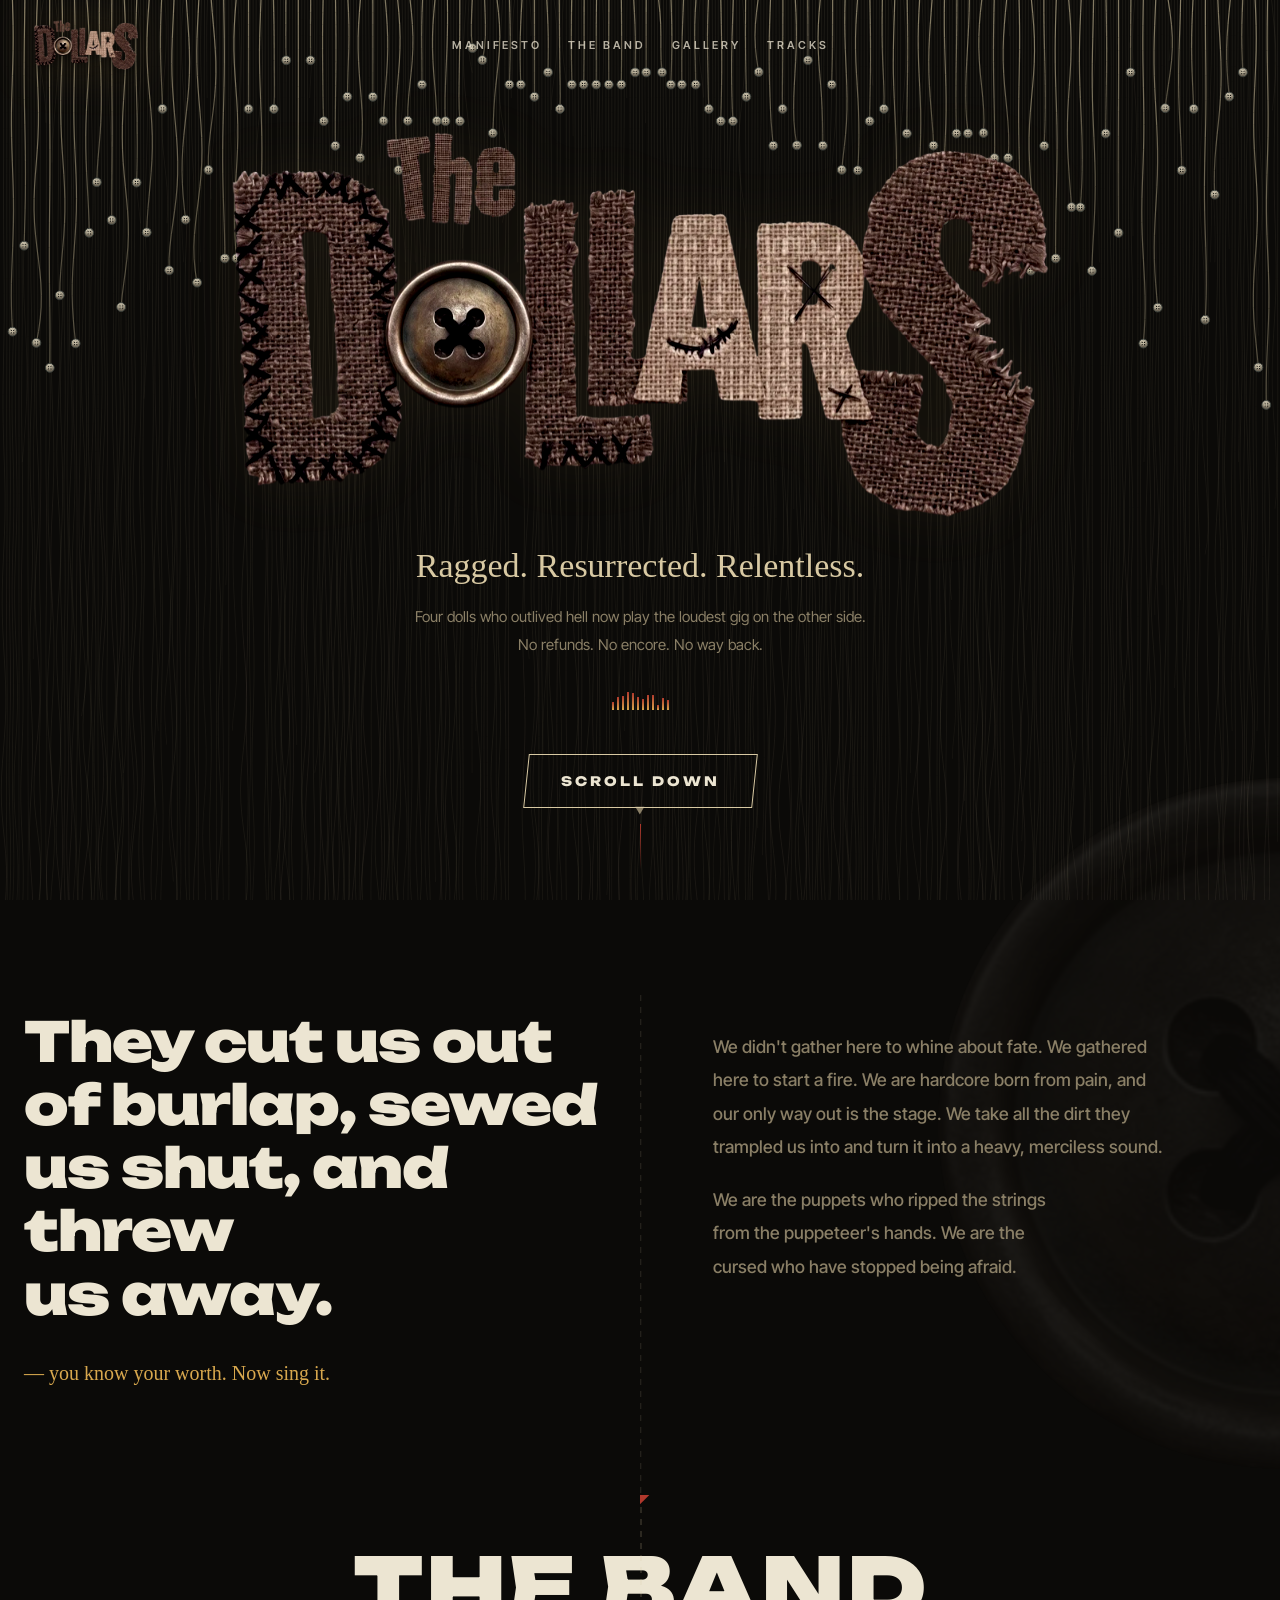
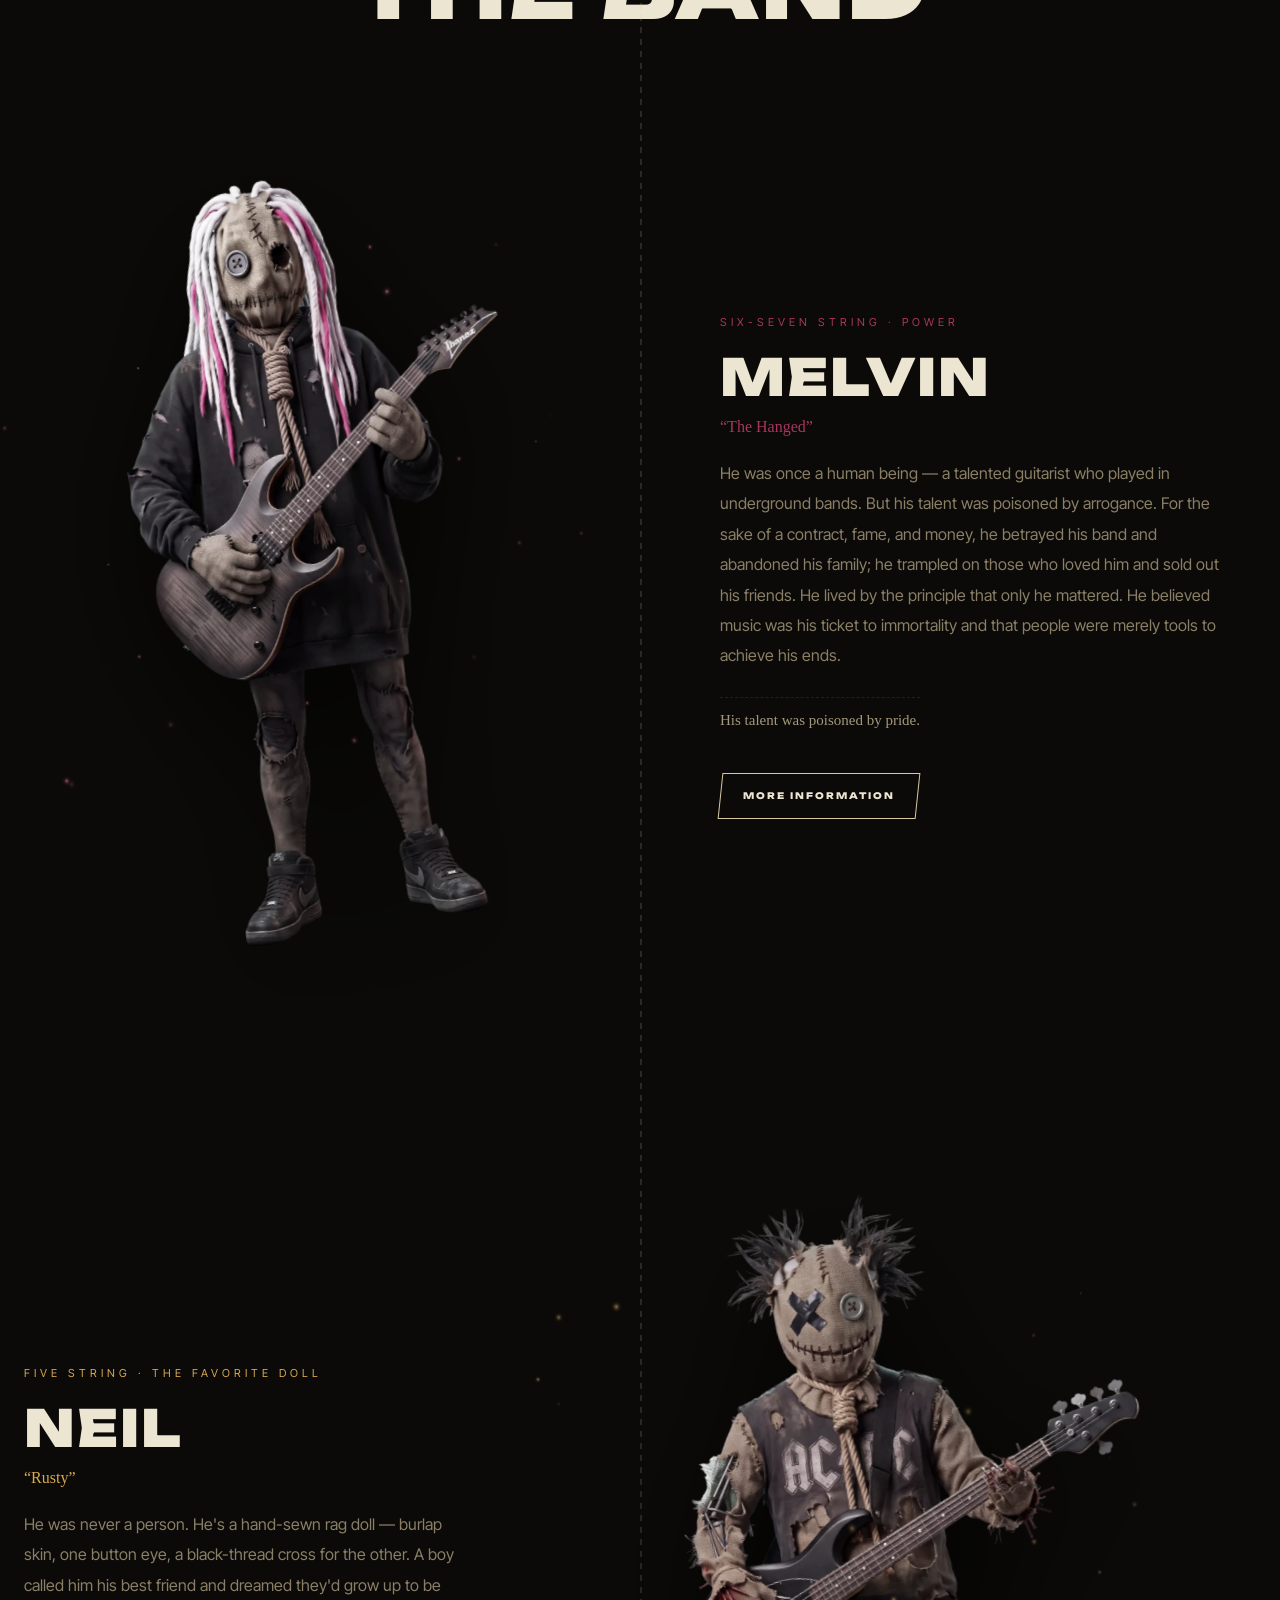
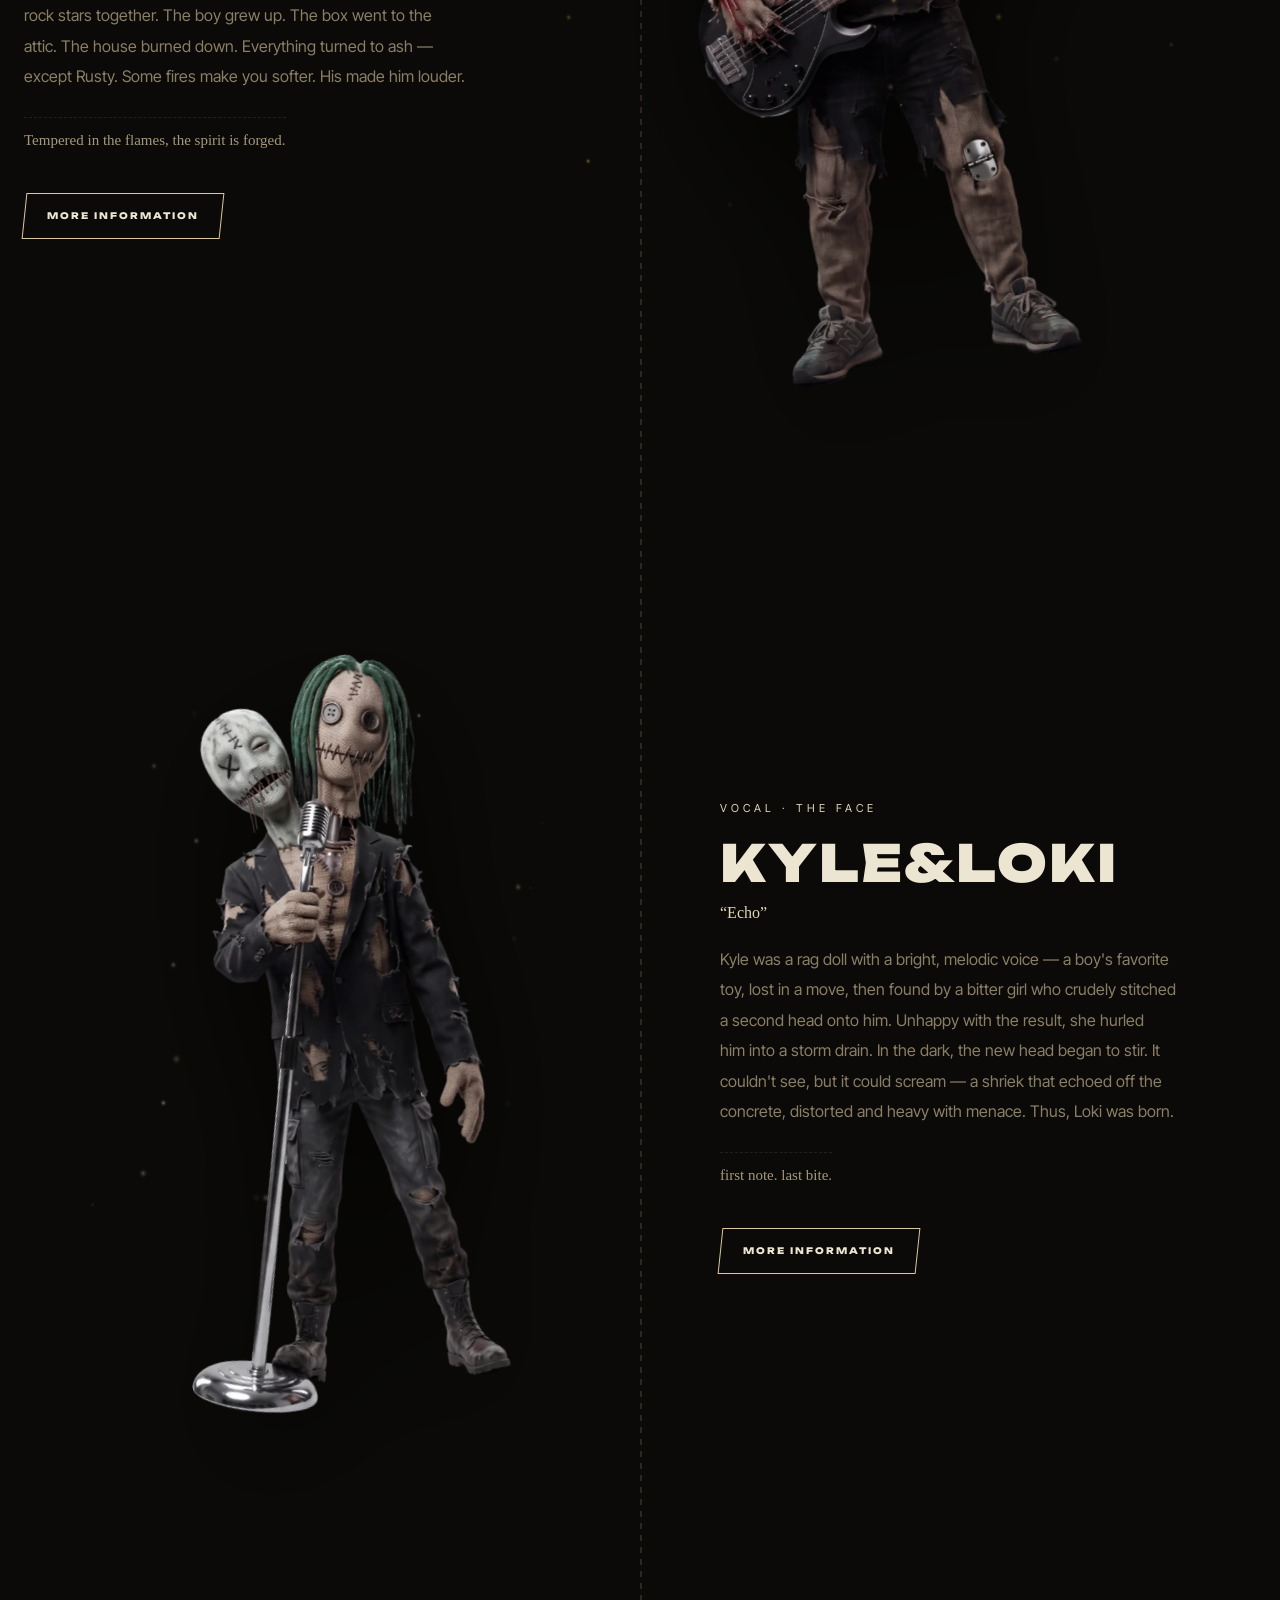
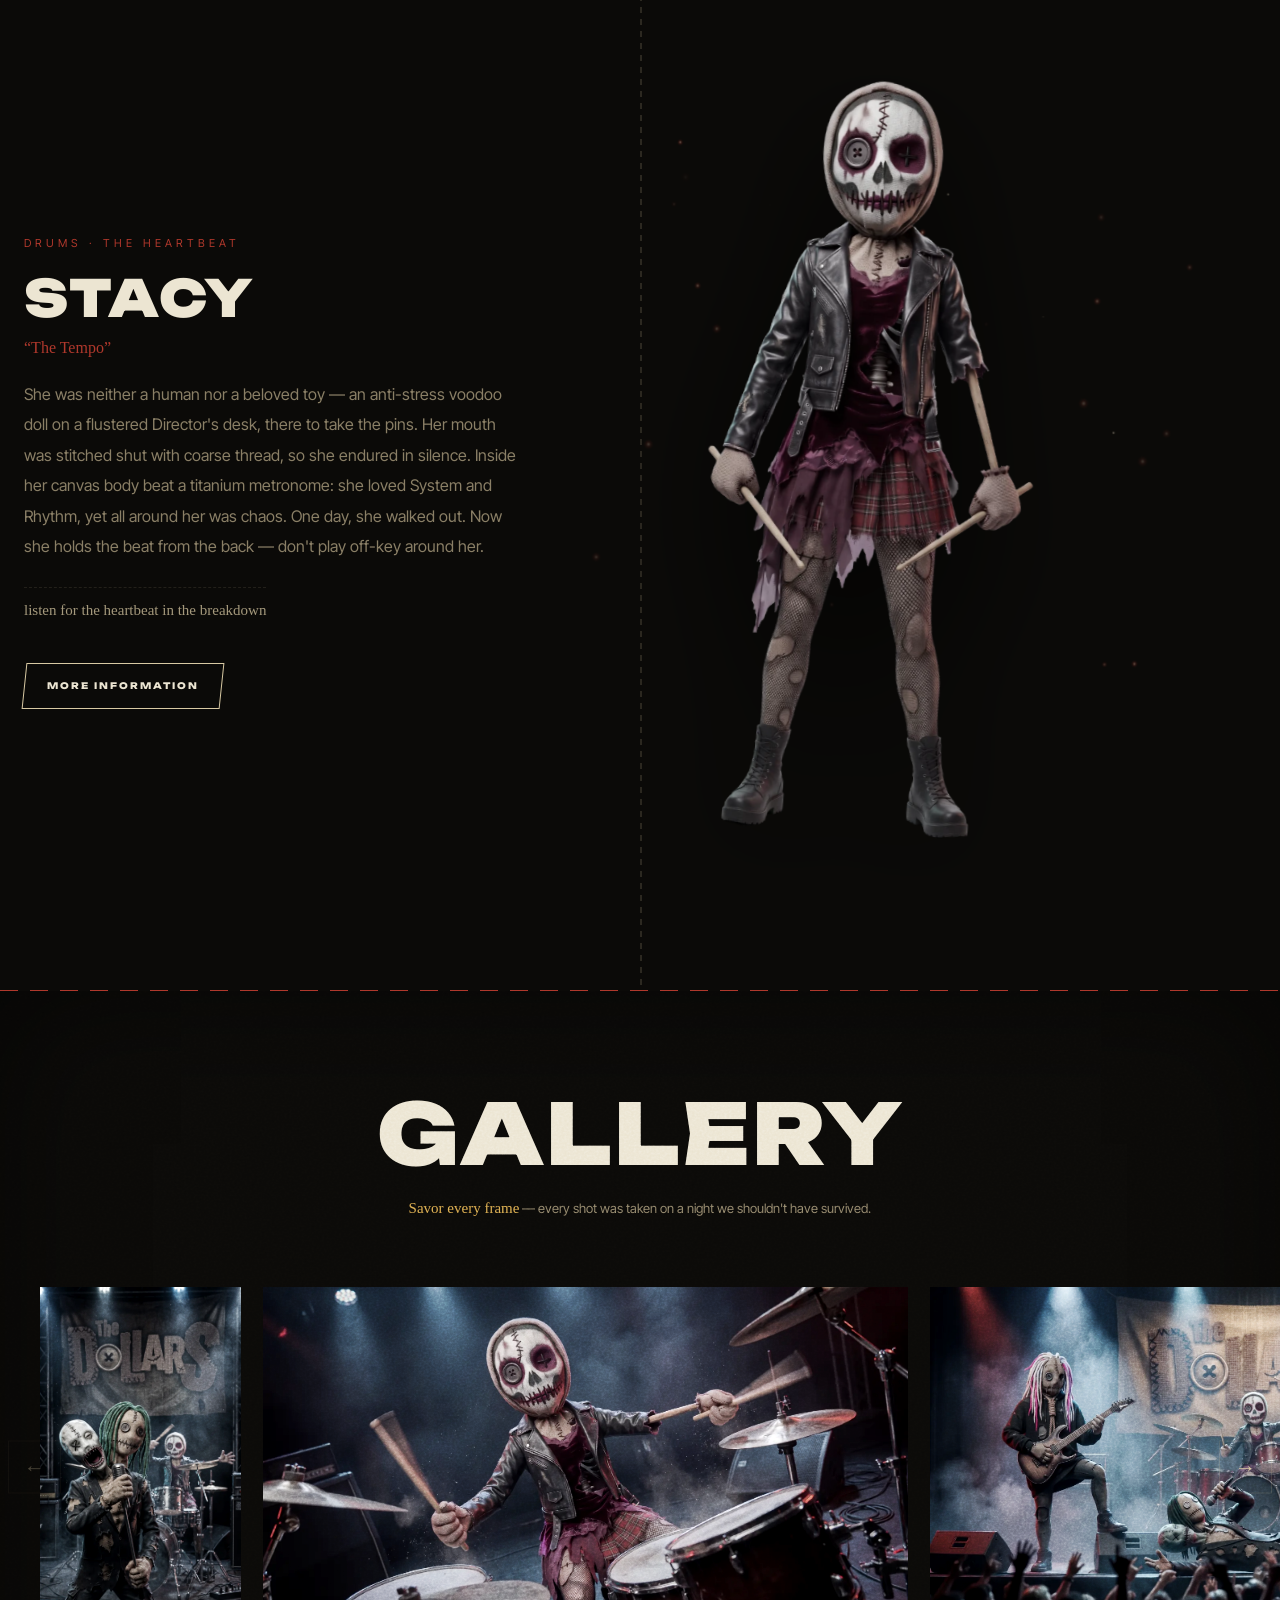
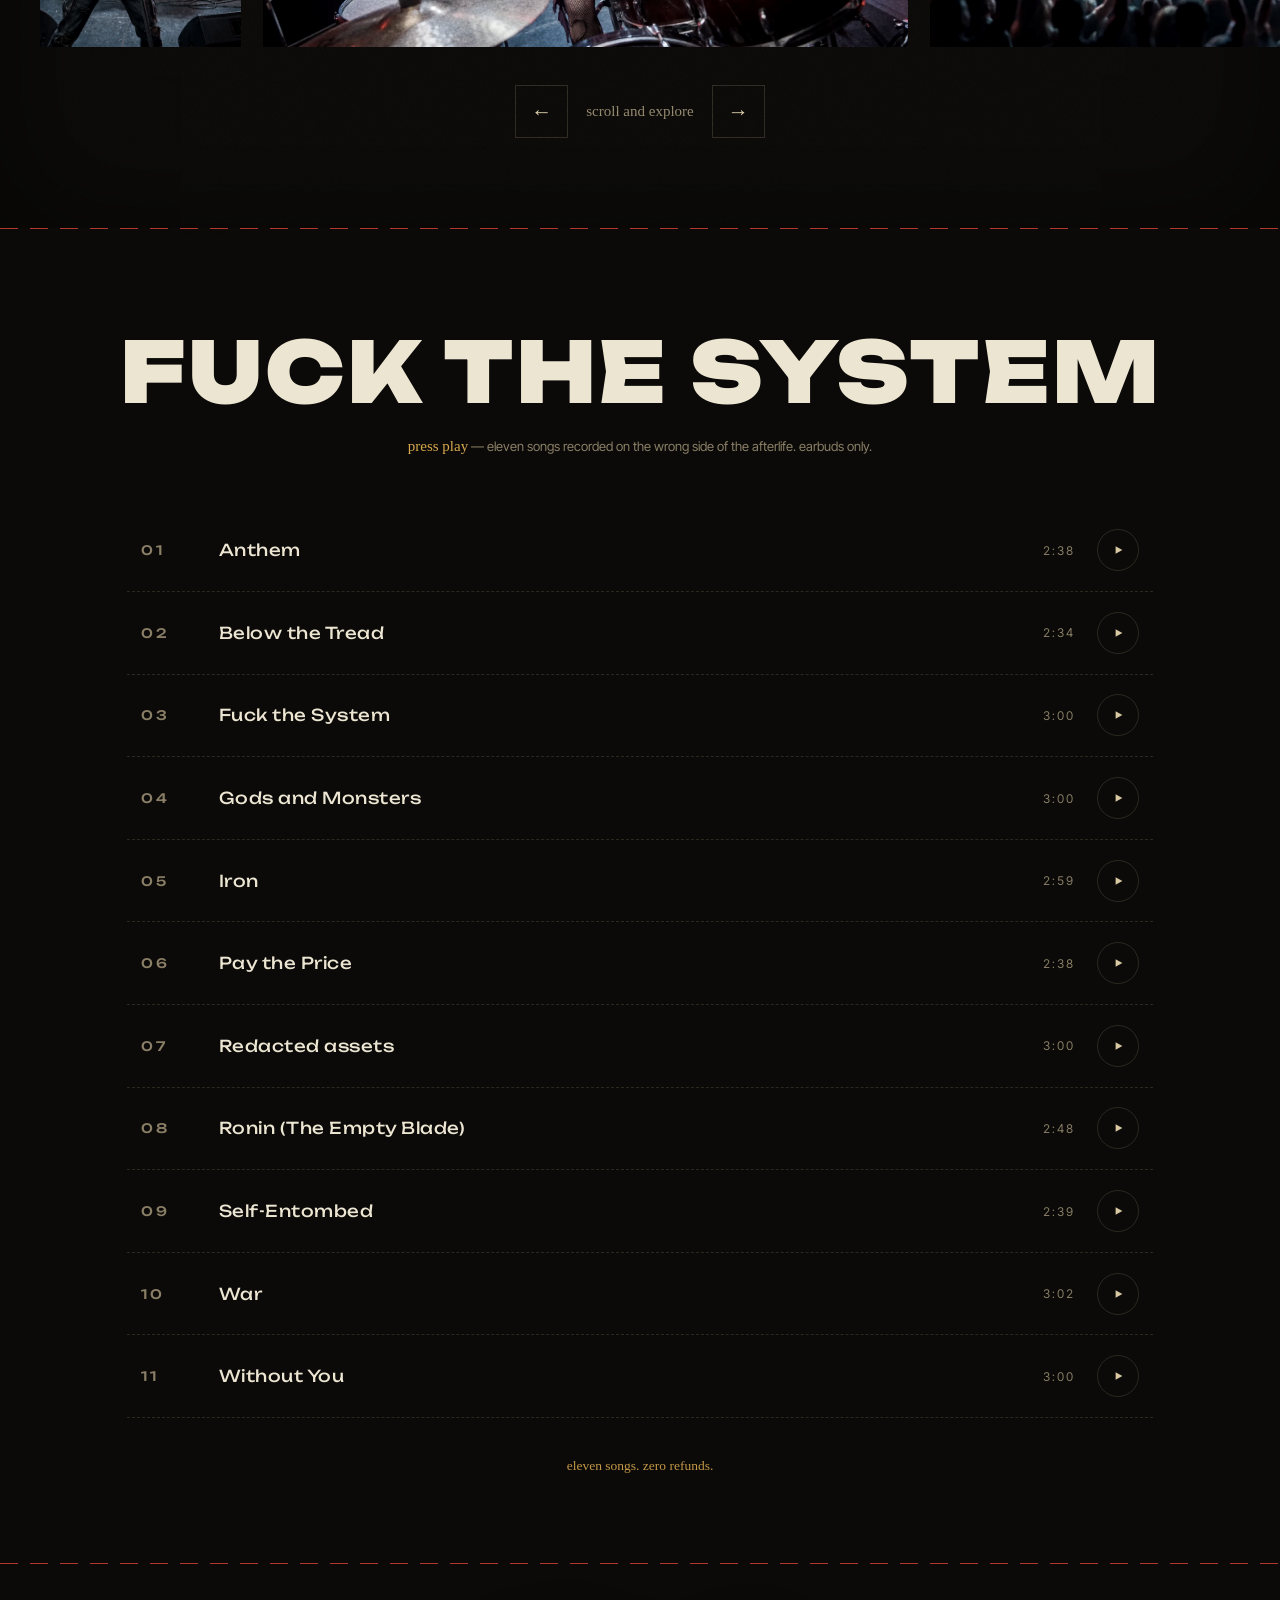
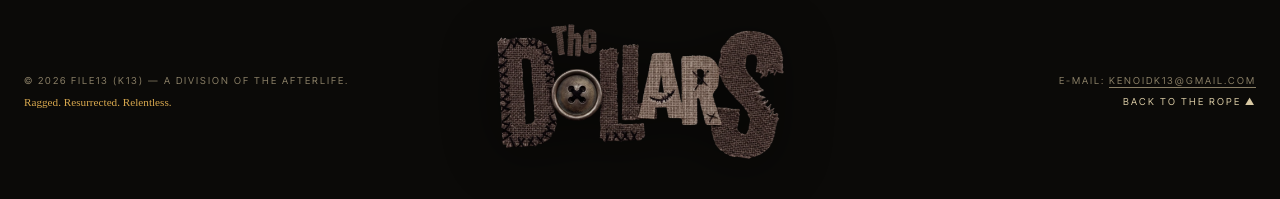
==== commit 042da44d: "Perf: faster preloader (MIN 950/SAFE 1500ms), drop unused font weights (Unbounded/Inter Tight 300), " ====
--- a/index.html
+++ b/index.html
@@ -5,10 +5,11 @@
 <meta name="viewport" content="width=device-width, initial-scale=1.0">
 <title>DOLLARS — Ragged. Resurrected. Relentless.</title>
 <meta name="description" content="Dollars. Four dolls who outlived hell. Burlesque-noir rock from the wrong side of the afterlife.">
+<link rel="icon" href="data:,">
 <link rel="preconnect" href="https://fonts.googleapis.com">
 <link rel="preconnect" href="https://fonts.gstatic.com" crossorigin>
-<link href="https://fonts.googleapis.com/css2?family=Unbounded:wght@300;500;800;900&family=Inter+Tight:wght@300;400;500;600&family=Permanent+Marker&display=swap" rel="stylesheet">
-<link rel="stylesheet" href="style.css?v=503">
+<link href="https://fonts.googleapis.com/css2?family=Unbounded:wght@500;800;900&family=Inter+Tight:wght@400;500;600&family=Permanent+Marker&display=swap" rel="stylesheet">
+<link rel="stylesheet" href="style.css?v=509">
 <meta name="probe" content="boot" />
 </head>
 <body>
@@ -318,6 +319,6 @@
 </div>
 
 <script src="lenis.min.js"></script>
-<script src="script.js?v=448"></script>
+<script src="script.js?v=453"></script>
 </body>
 </html>
--- a/style.css
+++ b/style.css
@@ -444,6 +444,8 @@
 }
 .doll-modal-body p + p { margin-top: 14px; }
 .doll-modal-box .doll-scrawl {
+  display: block;
+  width: 100%;
   margin-top: 28px;
   padding-top: 14px;
   font-size: 15px;
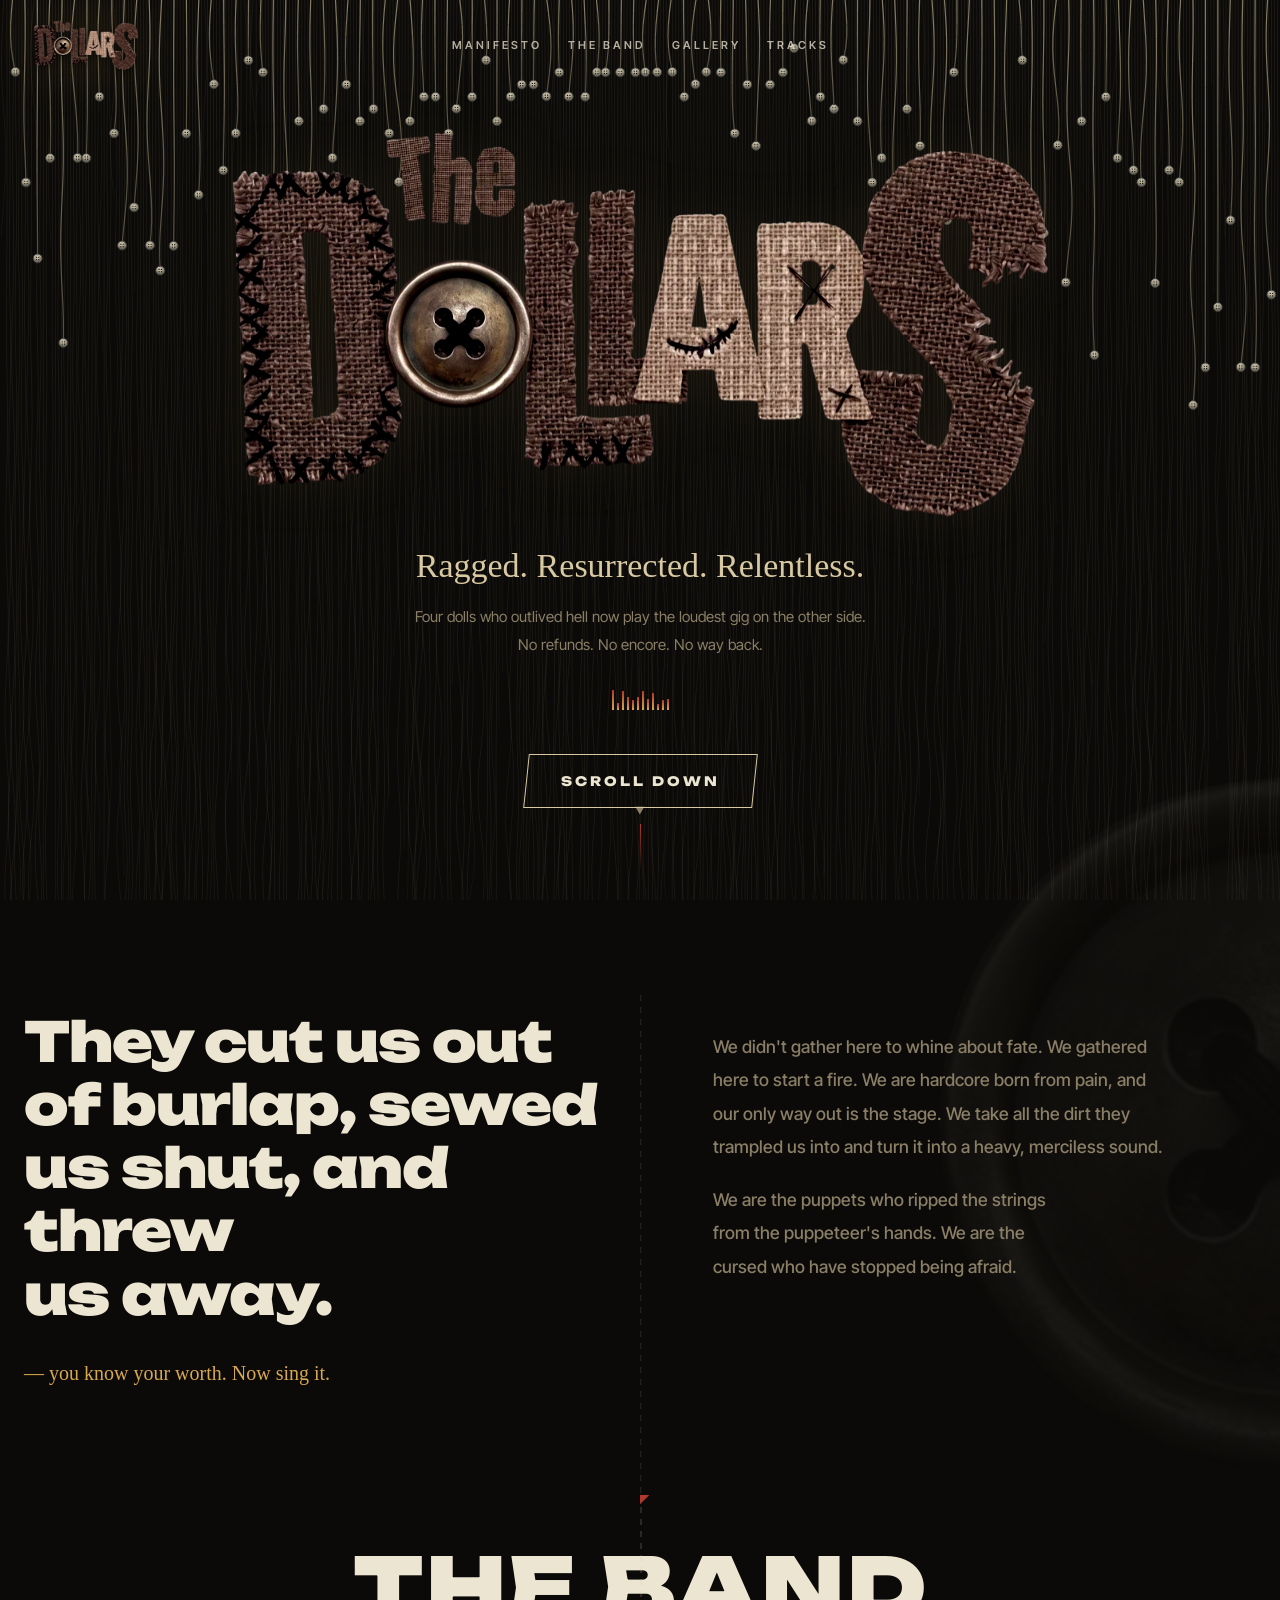
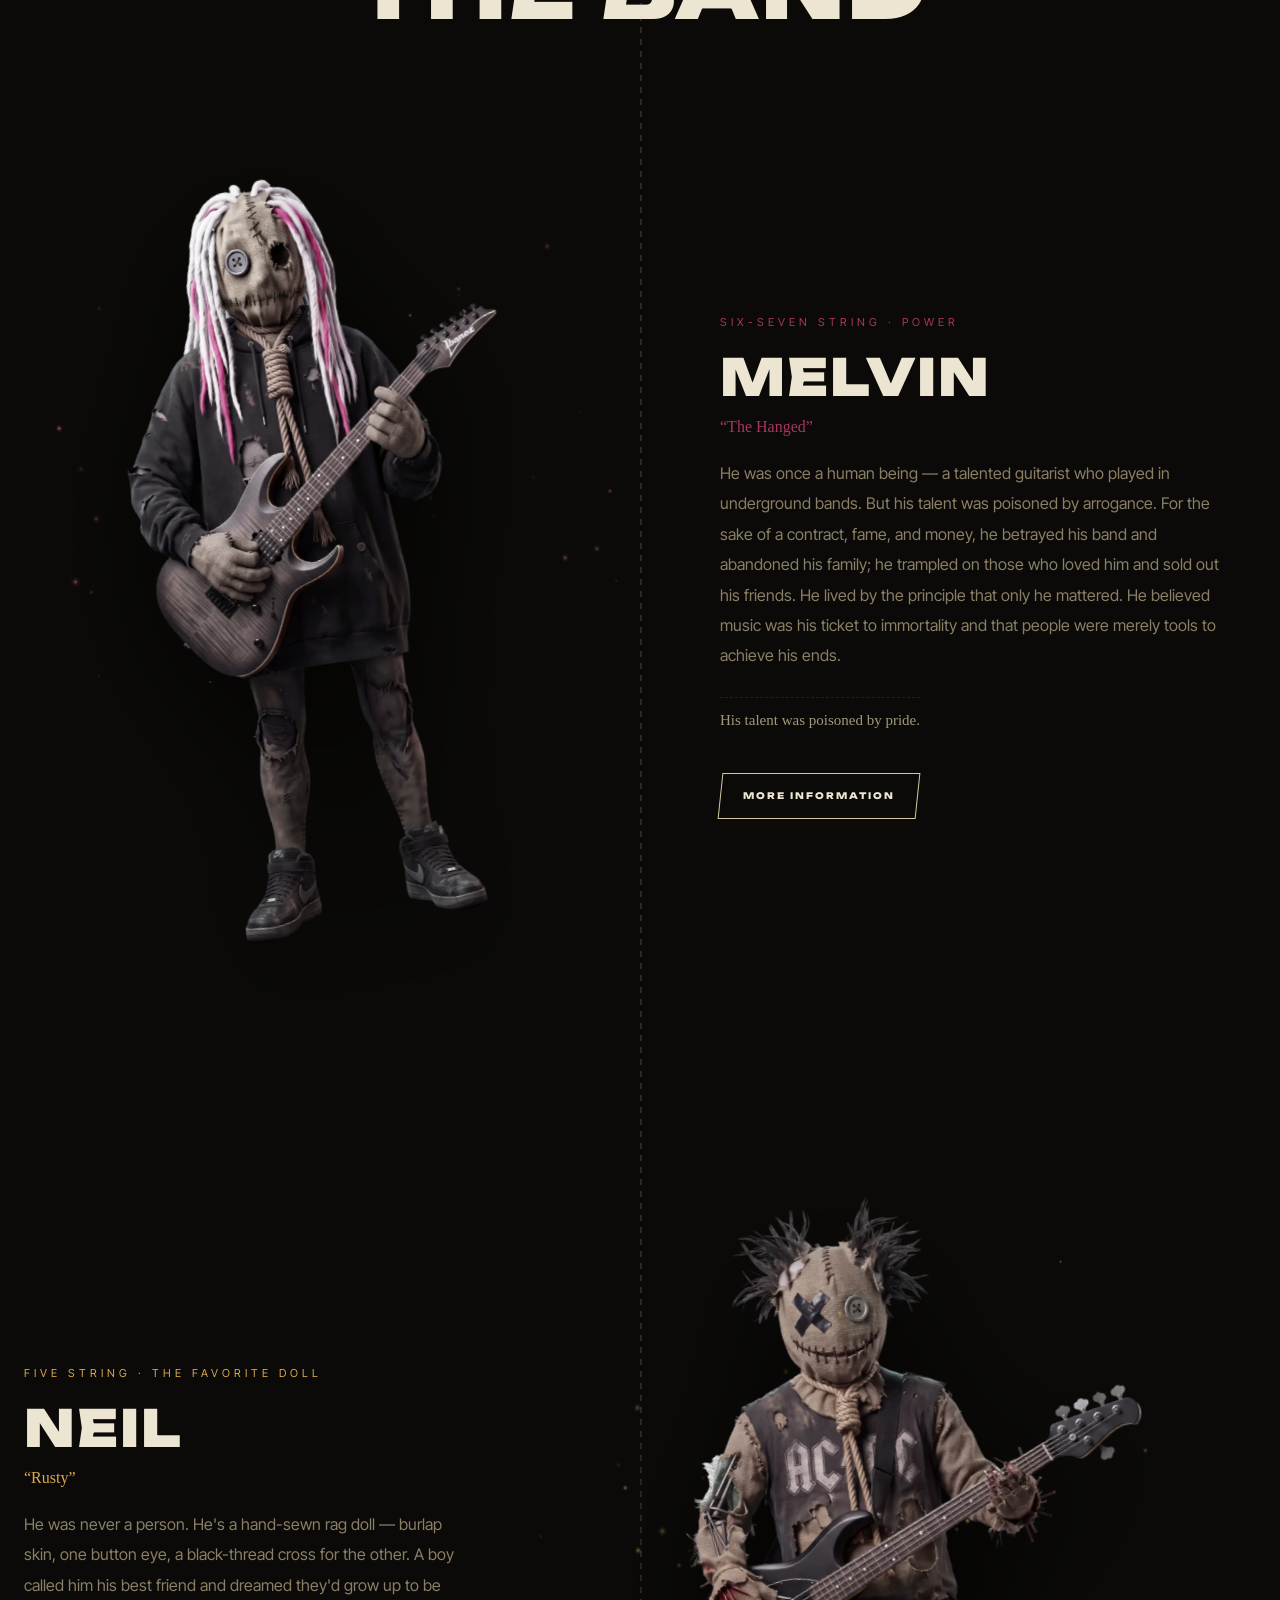
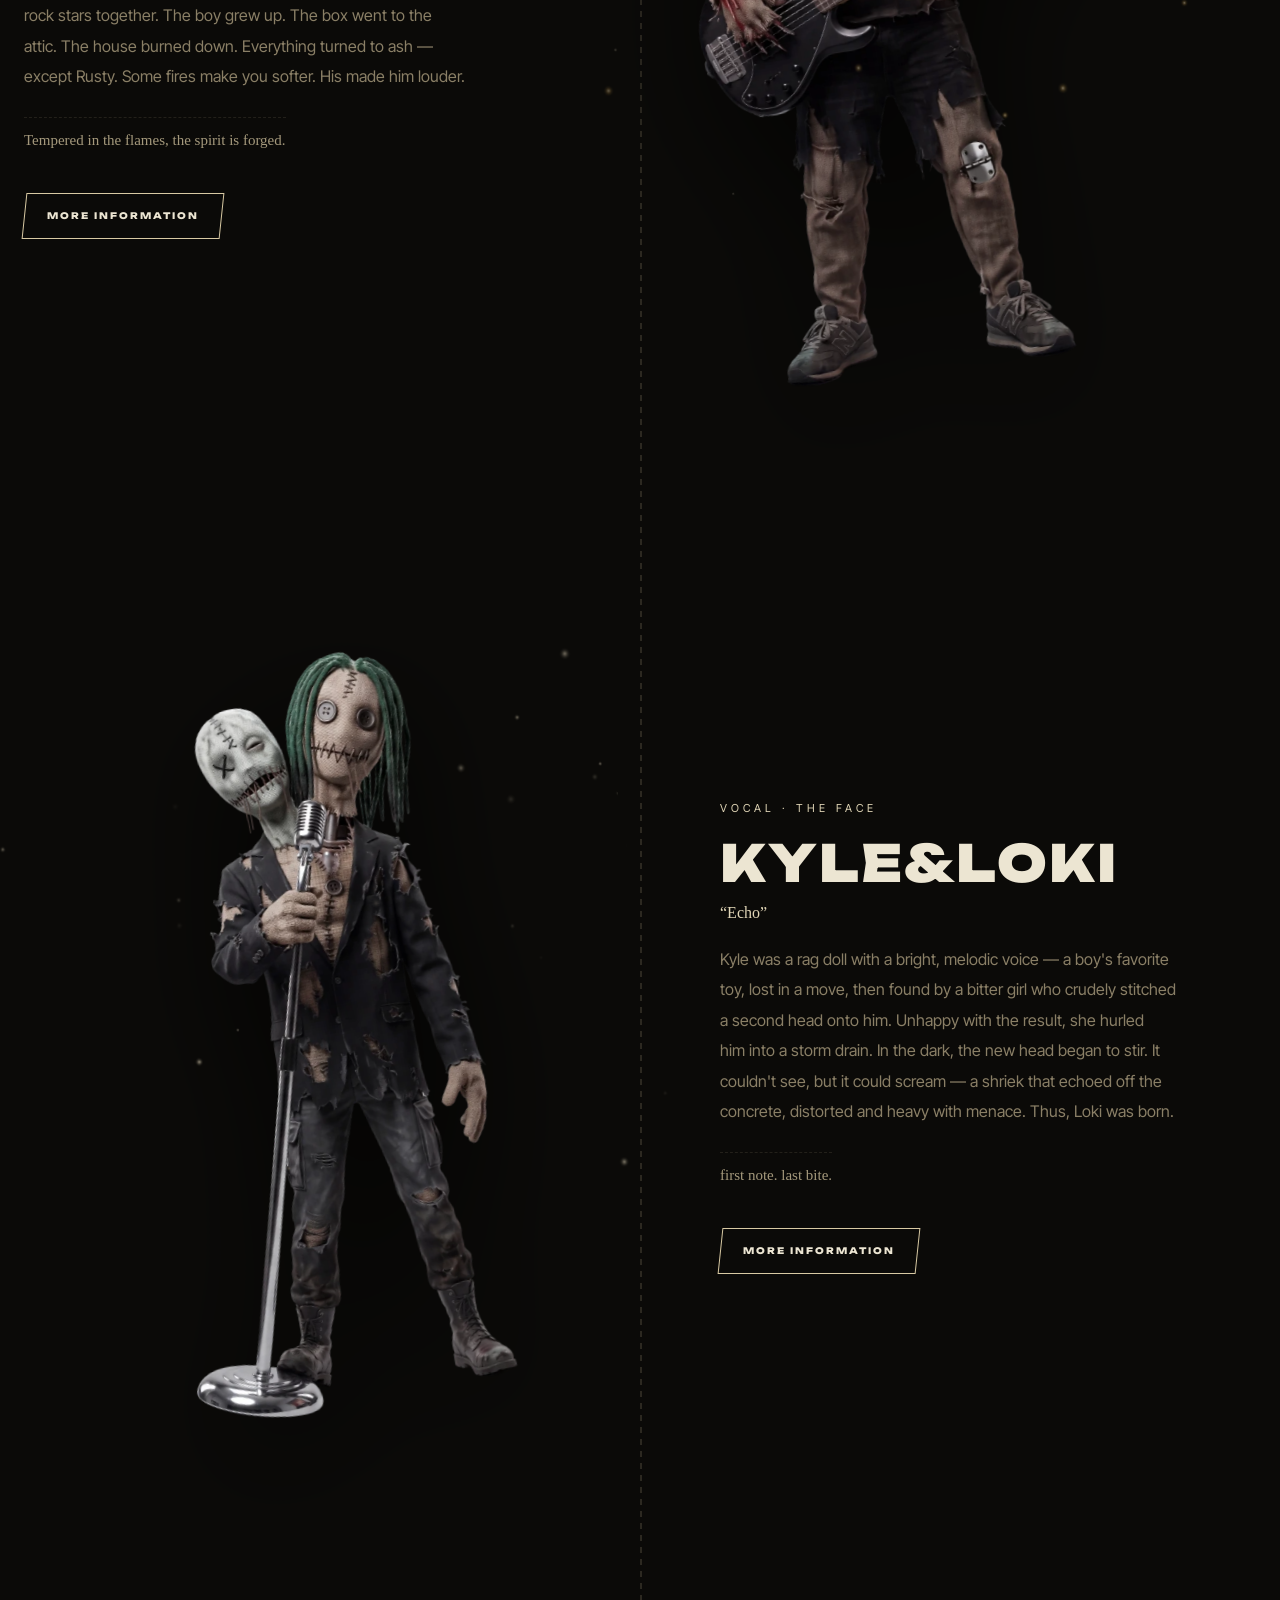
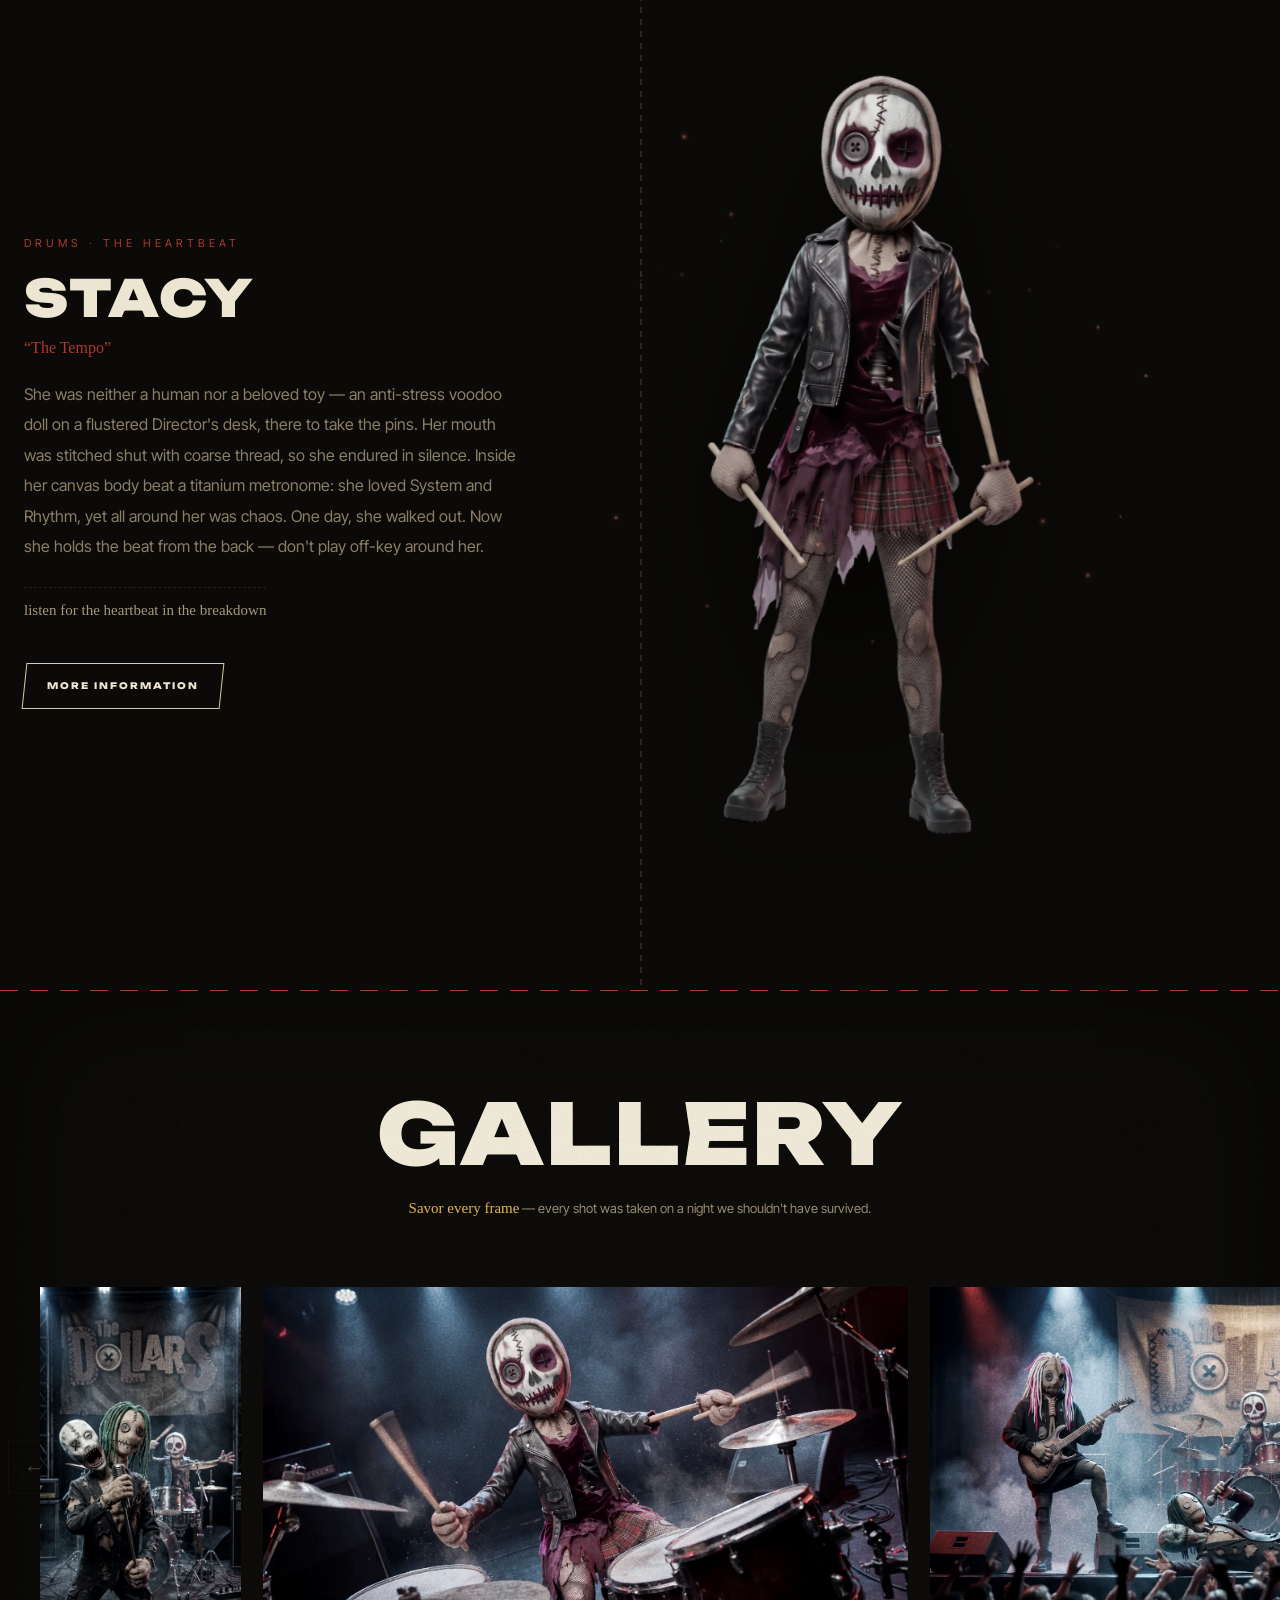
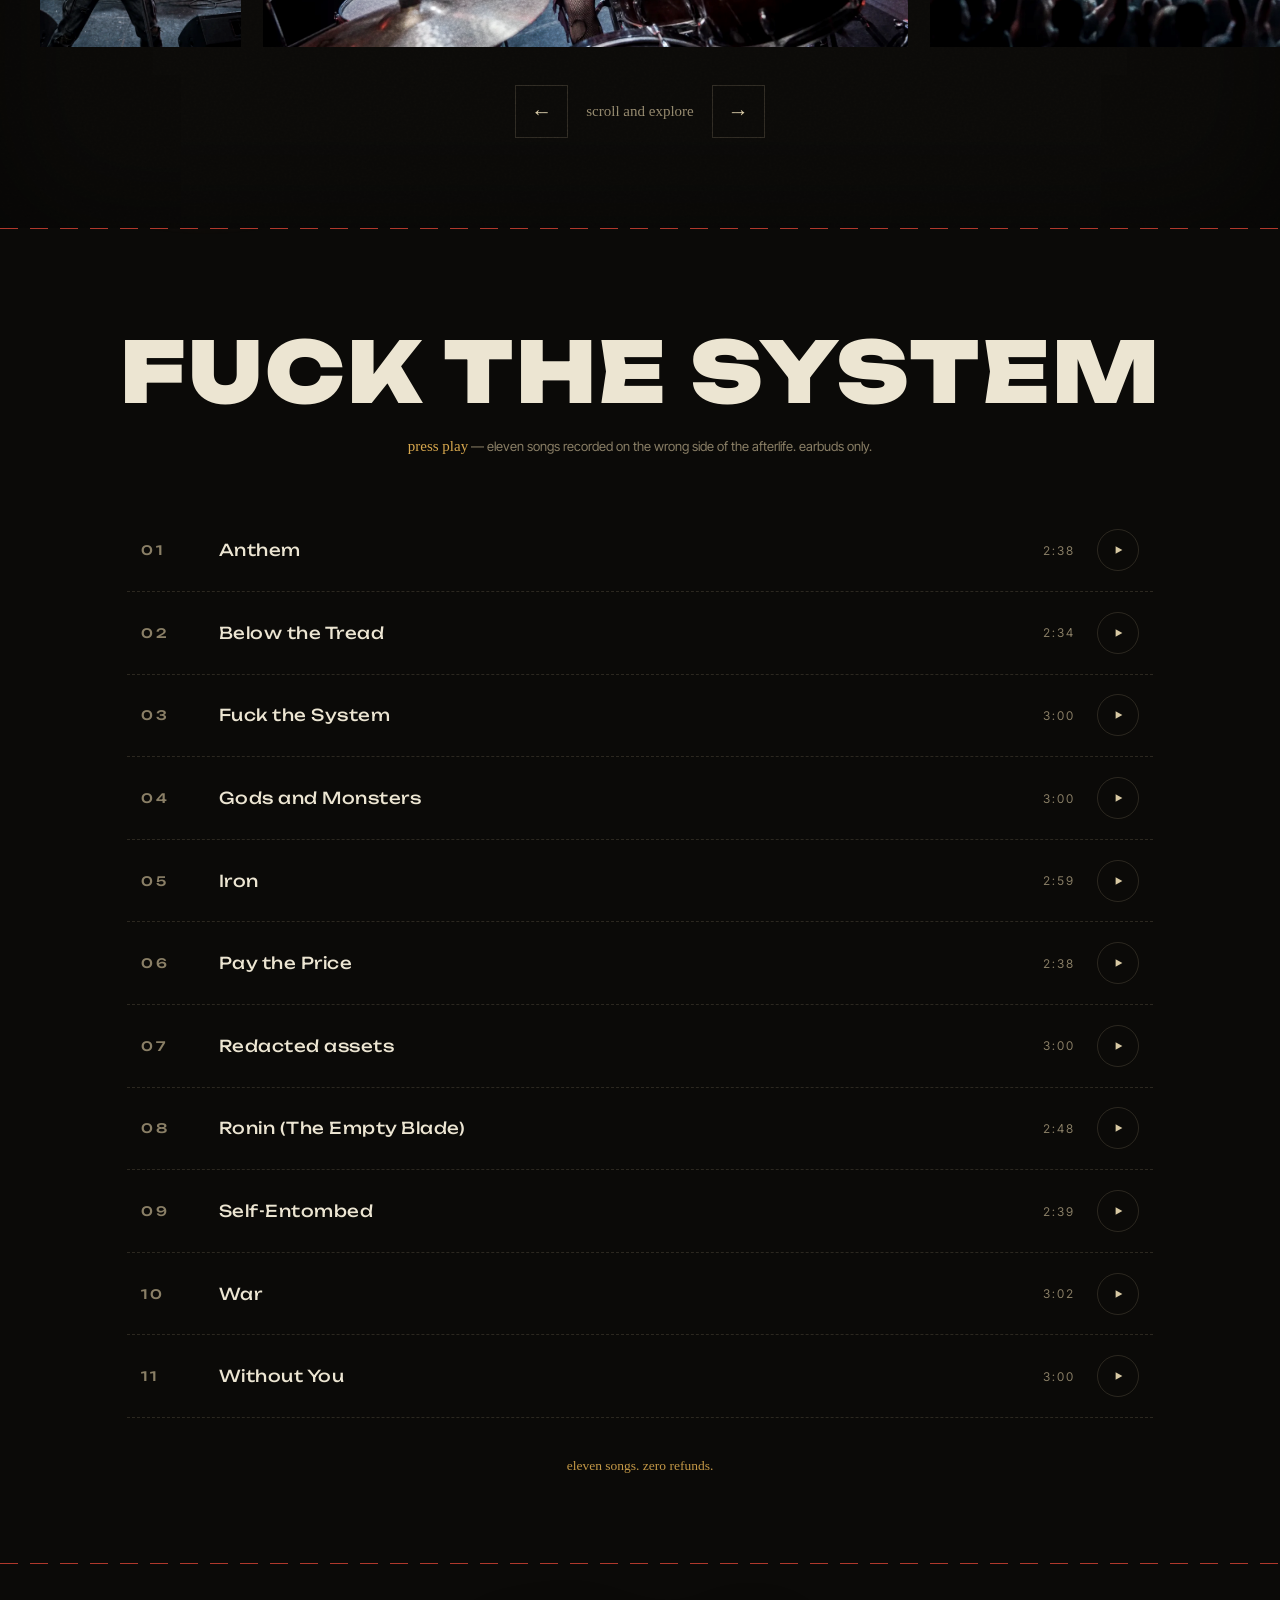
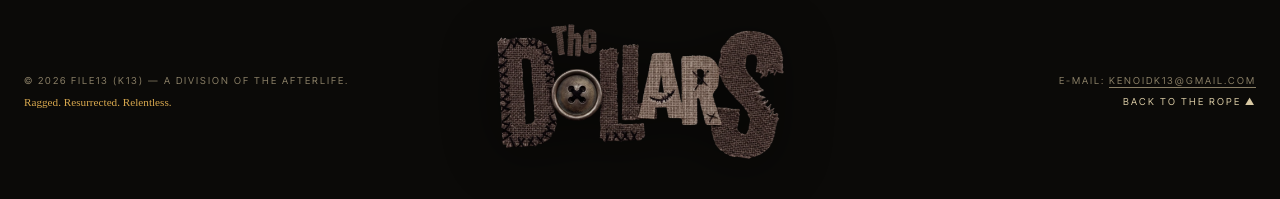
==== commit c9c39810: "Fix: rebuild thread layout on resize/orientationchange (buildThreadLayout + maybeRebuildThreads) so " ====
--- a/index.html
+++ b/index.html
@@ -319,6 +319,6 @@
 </div>
 
 <script src="lenis.min.js"></script>
-<script src="script.js?v=453"></script>
+<script src="script.js?v=454"></script>
 </body>
 </html>
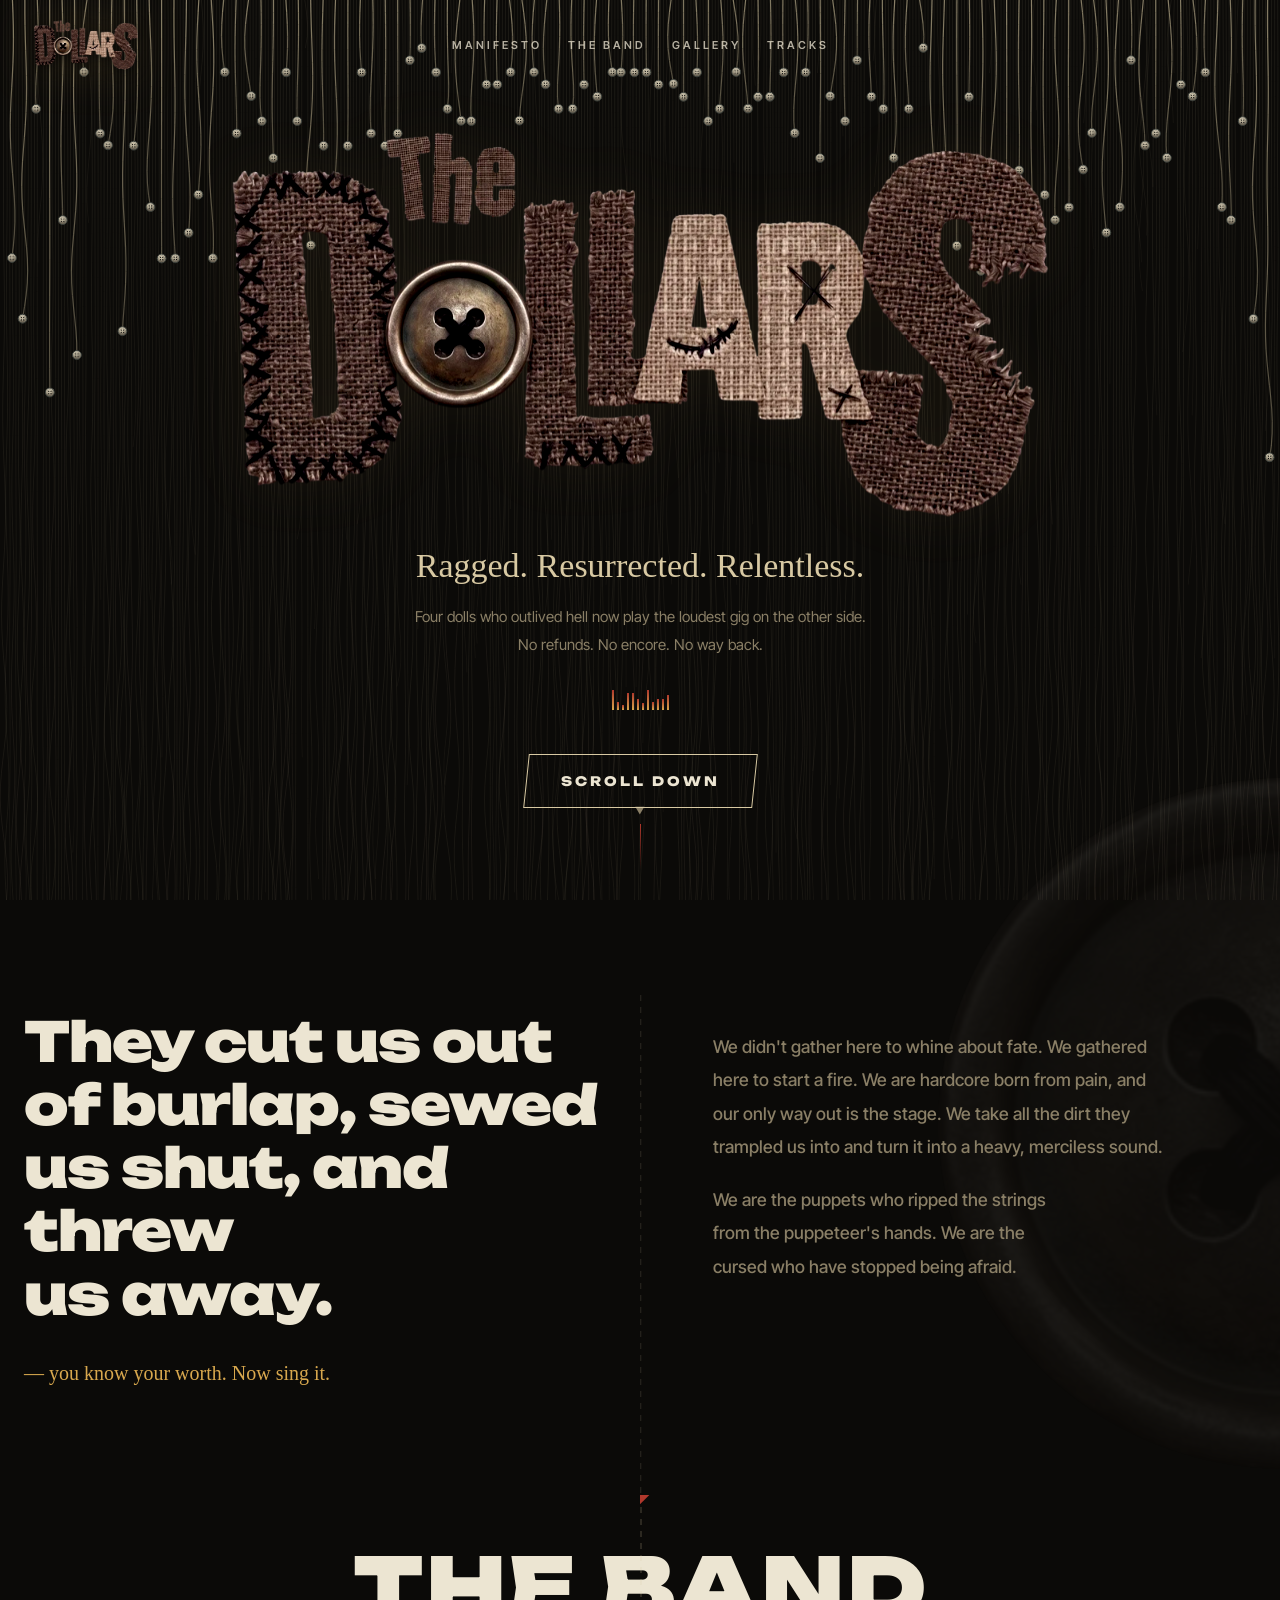
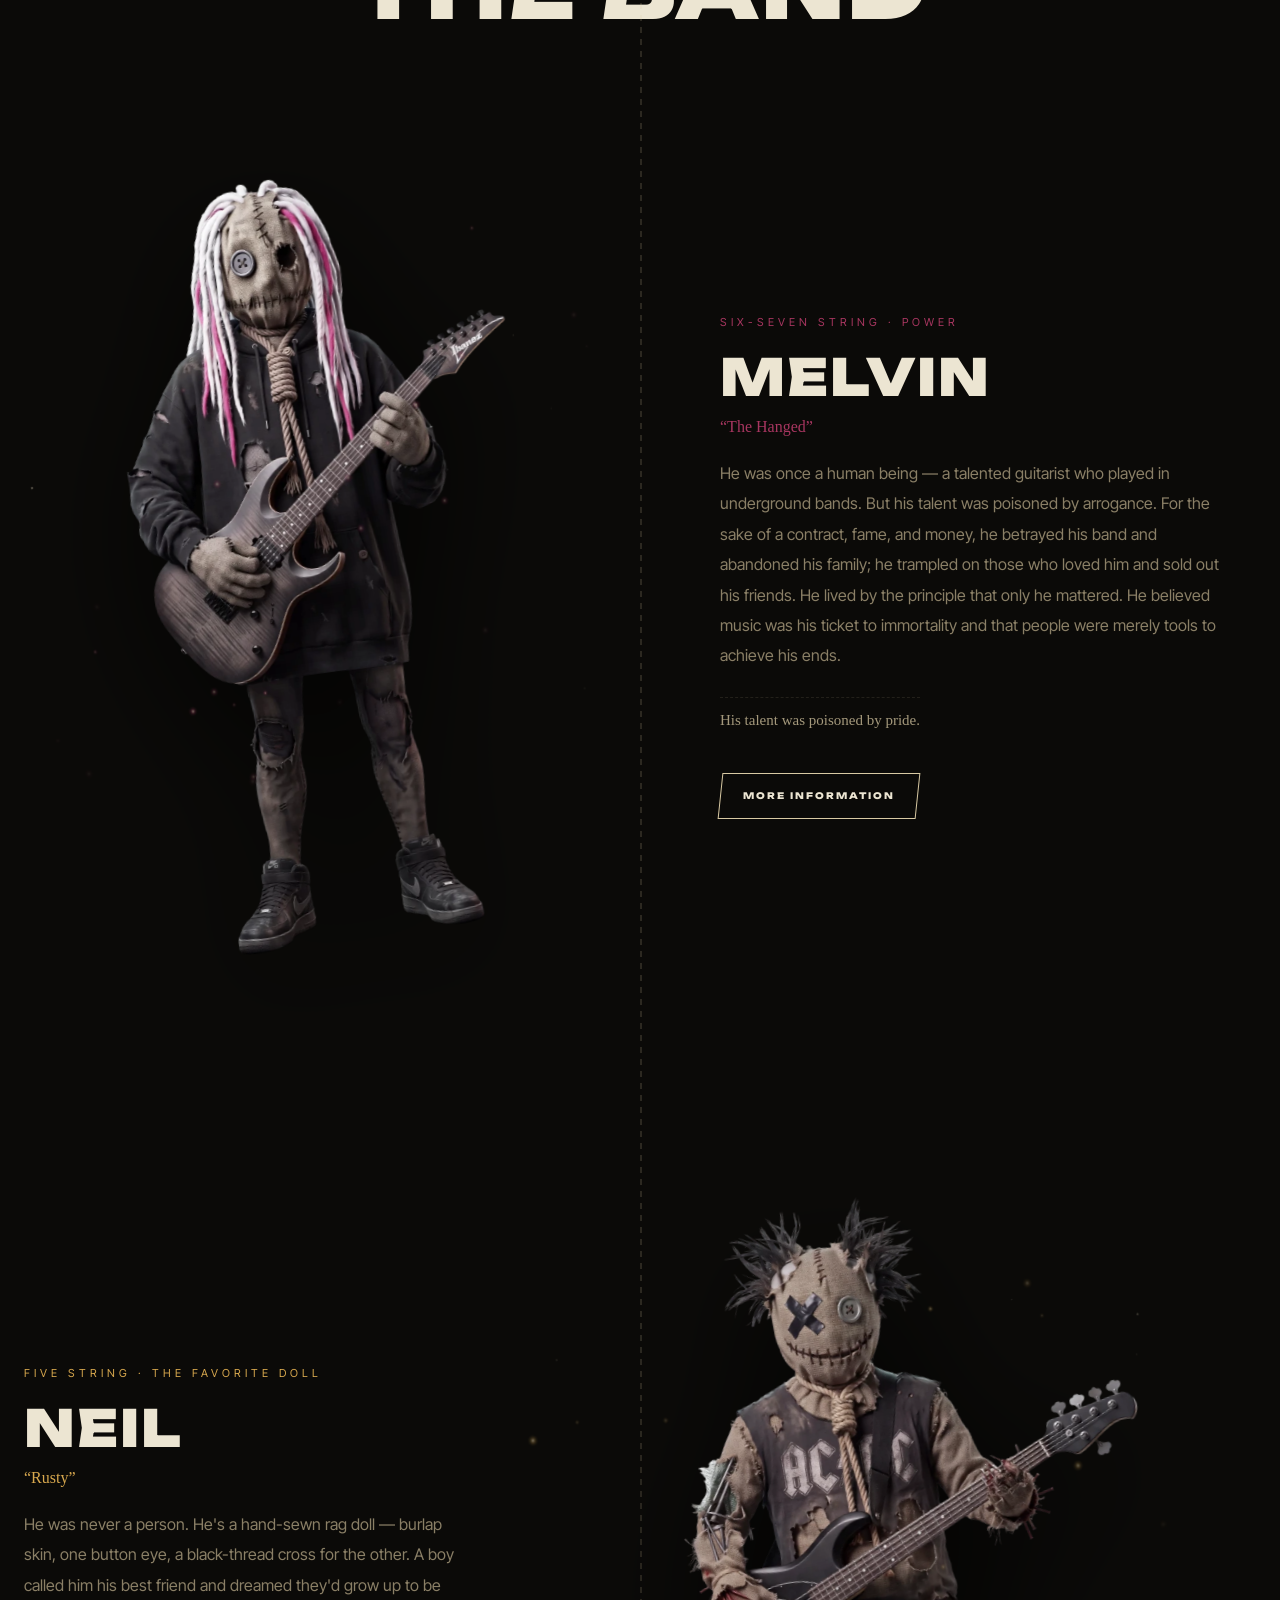
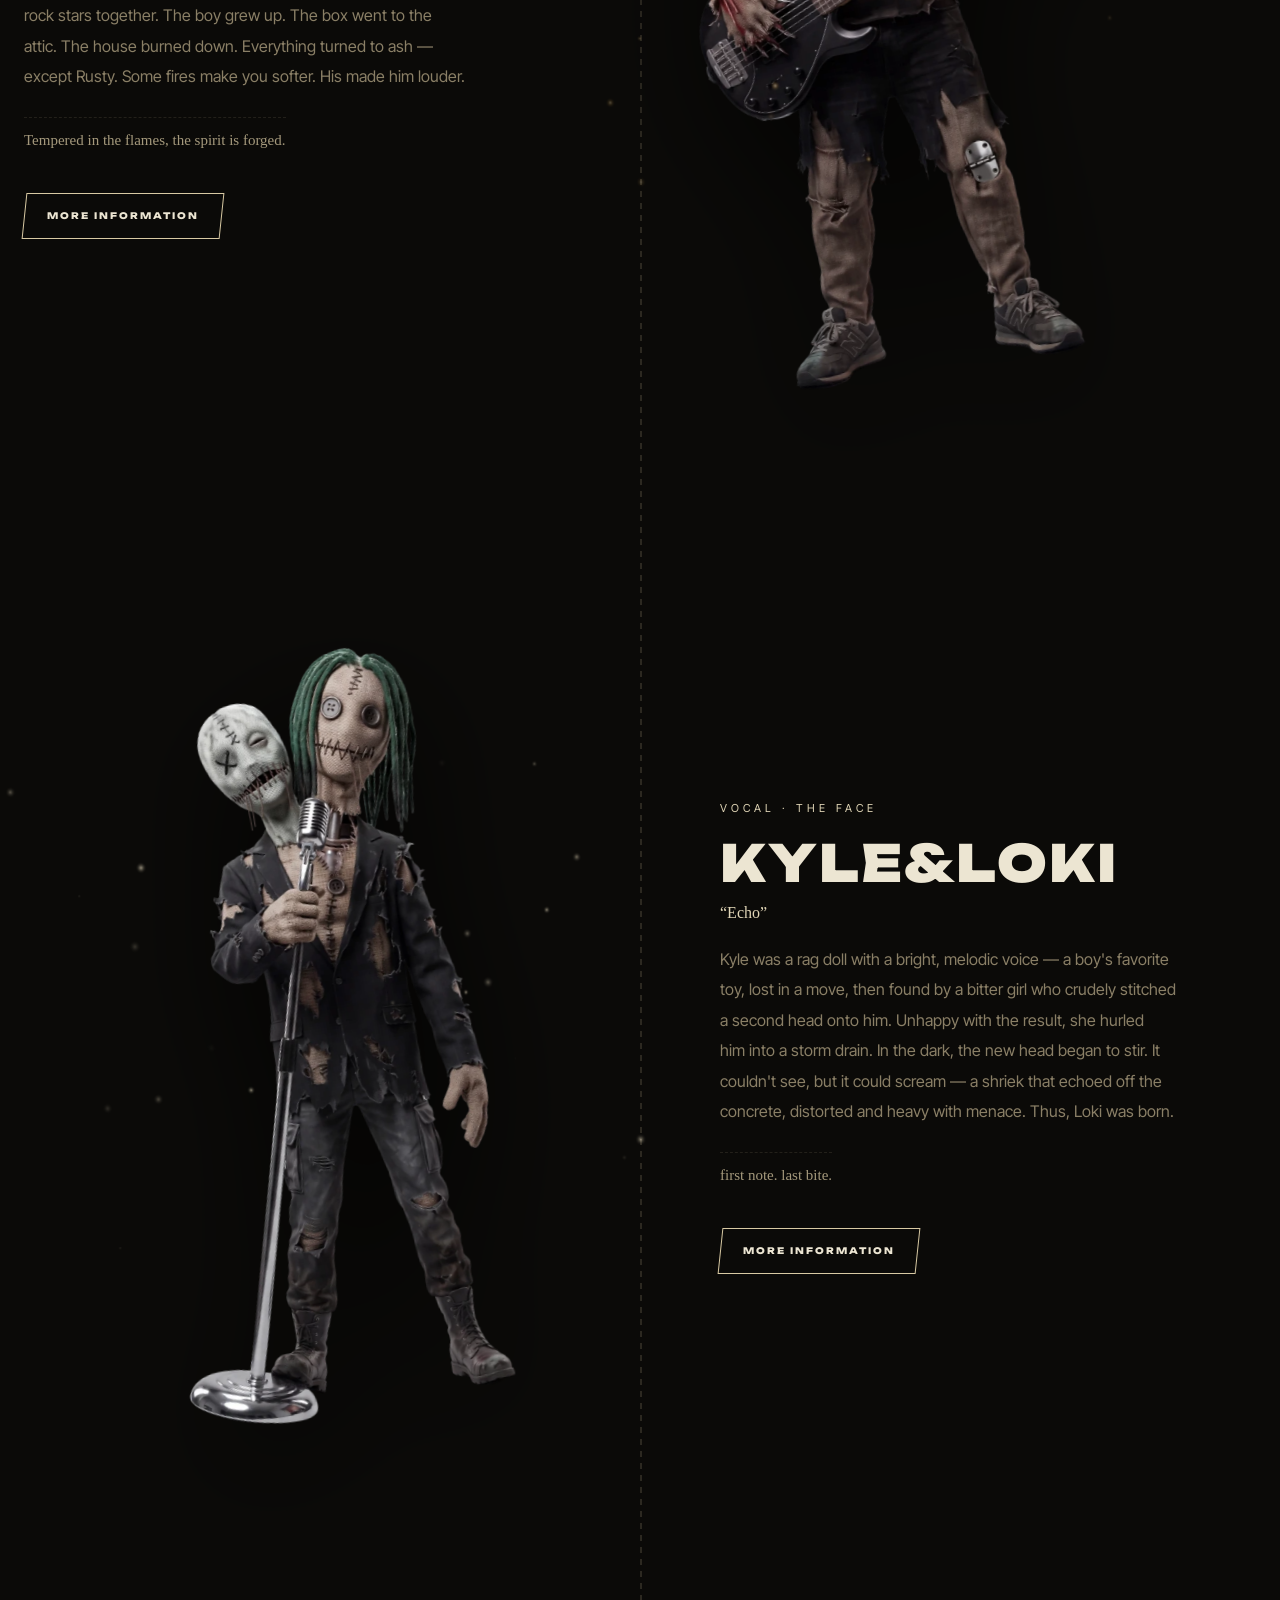
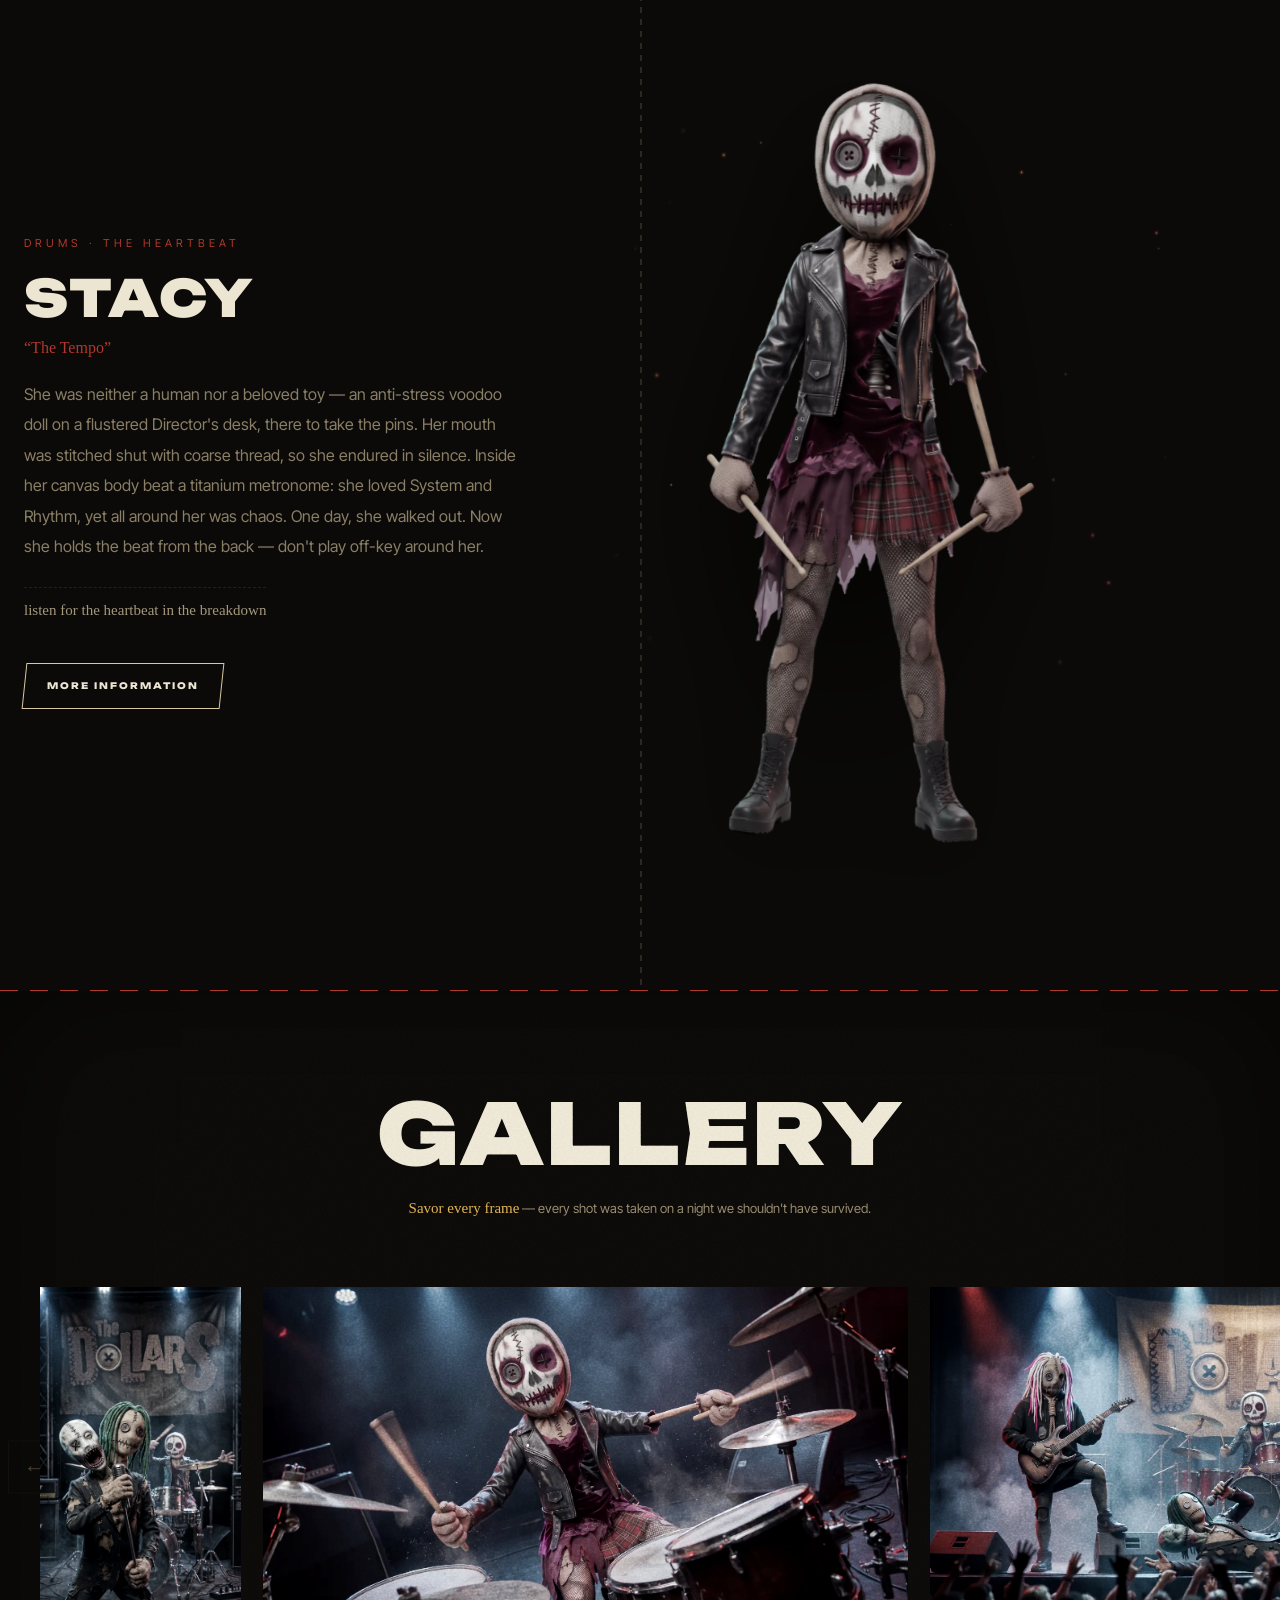
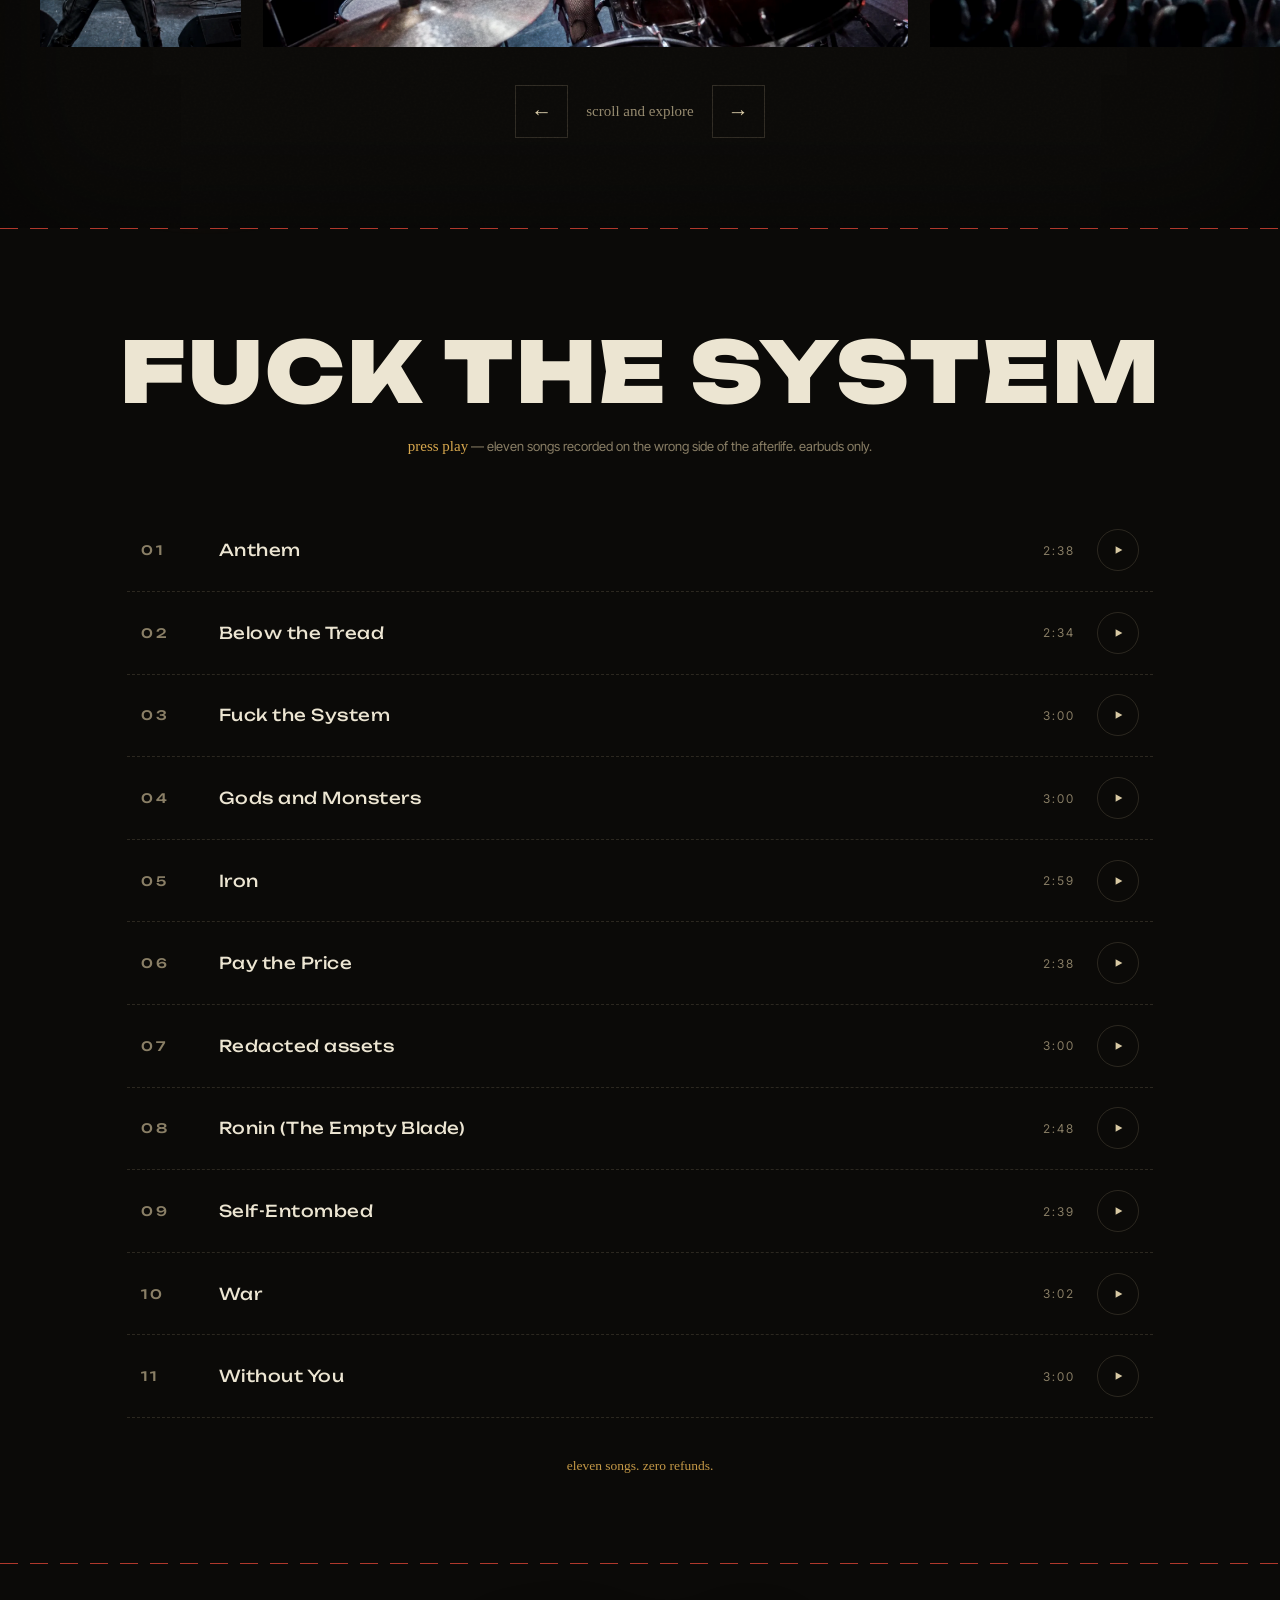
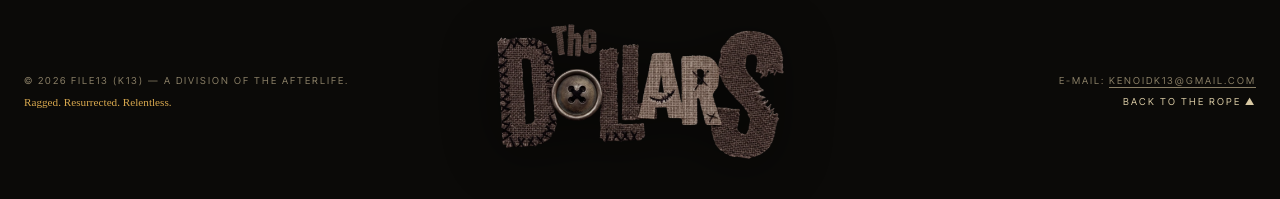
==== commit c7efcd03: "Desktop: scroll scrim behind fixed nav (.nav::before gradient rgba(11,10,8,.92)->transparent, 140px)" ====
--- a/index.html
+++ b/index.html
@@ -9,7 +9,7 @@
 <link rel="preconnect" href="https://fonts.googleapis.com">
 <link rel="preconnect" href="https://fonts.gstatic.com" crossorigin>
 <link href="https://fonts.googleapis.com/css2?family=Unbounded:wght@500;800;900&family=Inter+Tight:wght@400;500;600&family=Permanent+Marker&display=swap" rel="stylesheet">
-<link rel="stylesheet" href="style.css?v=509">
+<link rel="stylesheet" href="style.css?v=512">
 <meta name="probe" content="boot" />
 </head>
 <body>
--- a/style.css
+++ b/style.css
@@ -407,6 +407,20 @@
 @media (min-width: 901px) {
   .doll-modal-box .doll-title { font-size: 26px; }
   .doll-modal-box > * { max-width: 1214px; }
+
+  /* scroll scrim behind the fixed desktop nav — darker at top, fading to transparent */
+  .nav::before {
+    content: '';
+    position: absolute;
+    top: 0; left: 0; right: 0;
+    height: 140px;
+    background: linear-gradient(rgba(11,10,8,.74), rgba(11,10,8,0));
+    pointer-events: none;
+    opacity: 0;
+    transition: opacity .35s ease;
+    z-index: -1;
+  }
+  .nav.nav-shadow::before { opacity: 1; }
 }
 .doll-modal-body {
   display: flex;
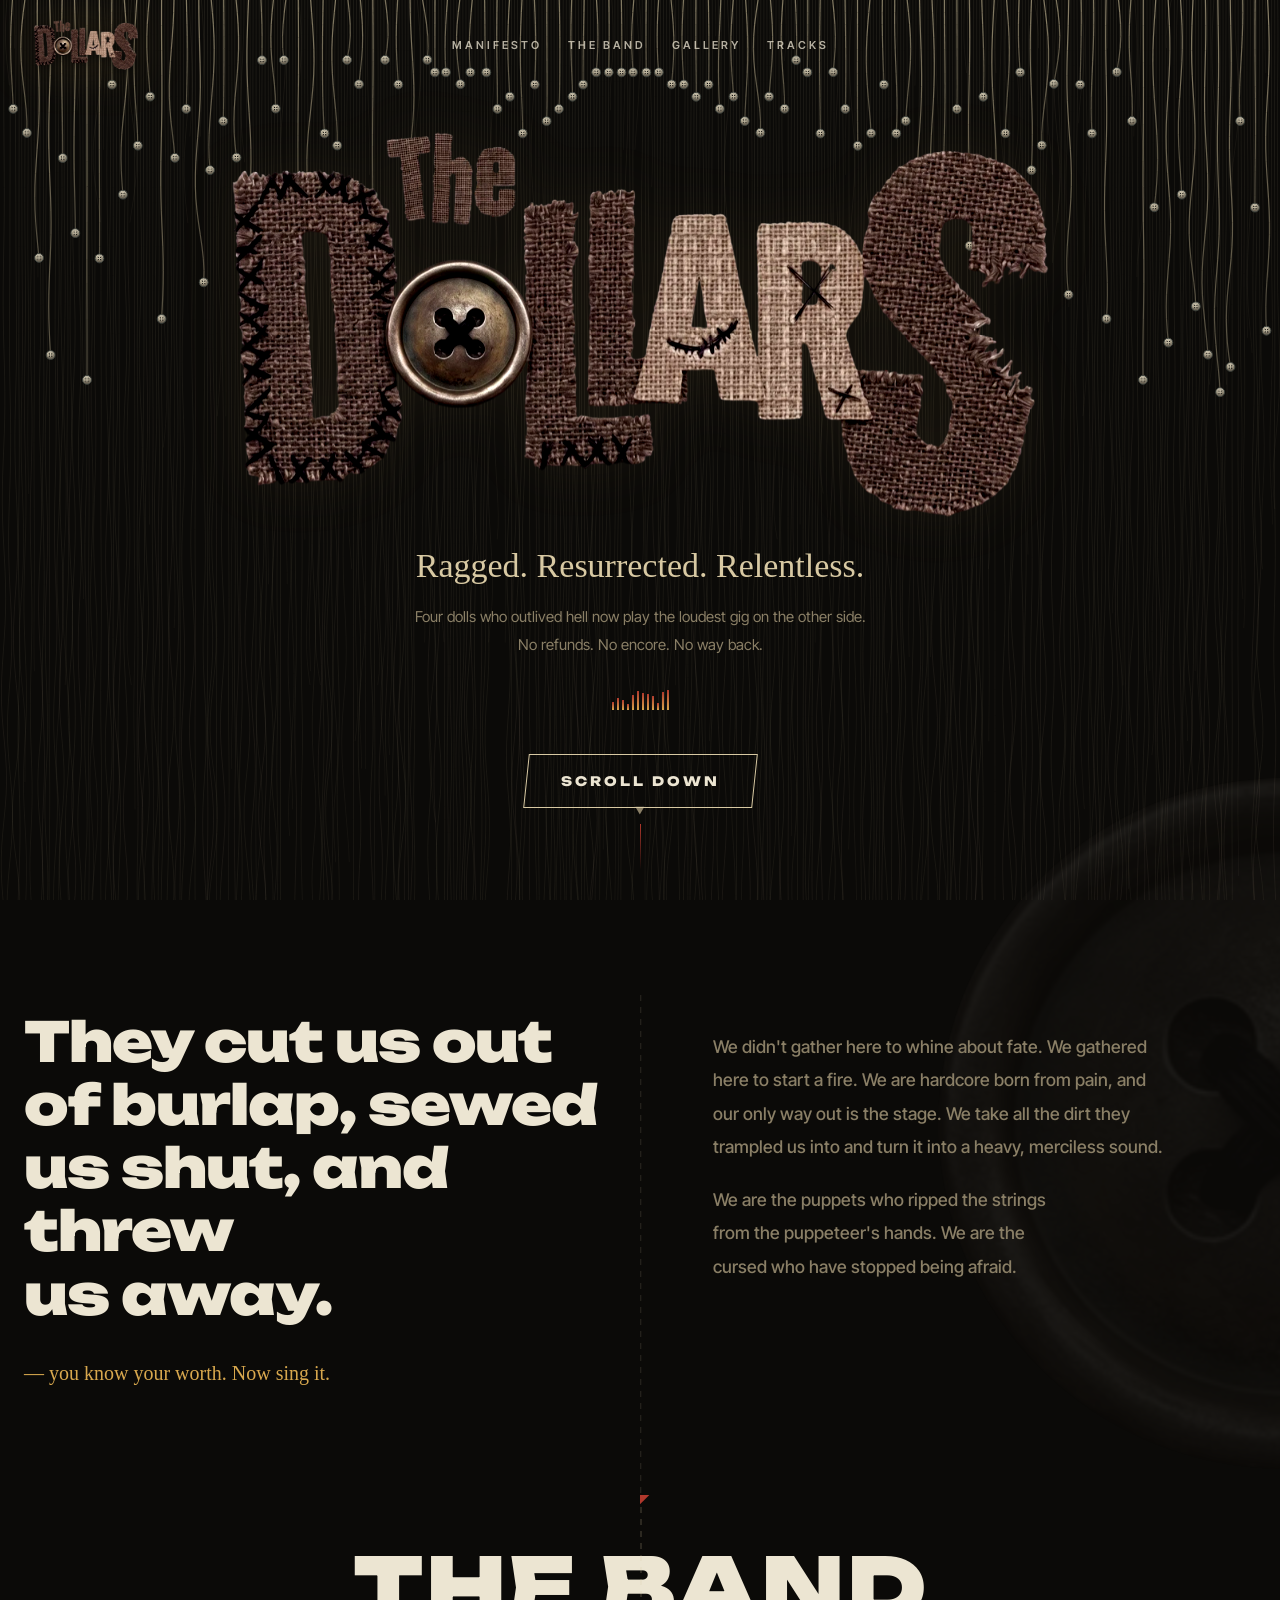
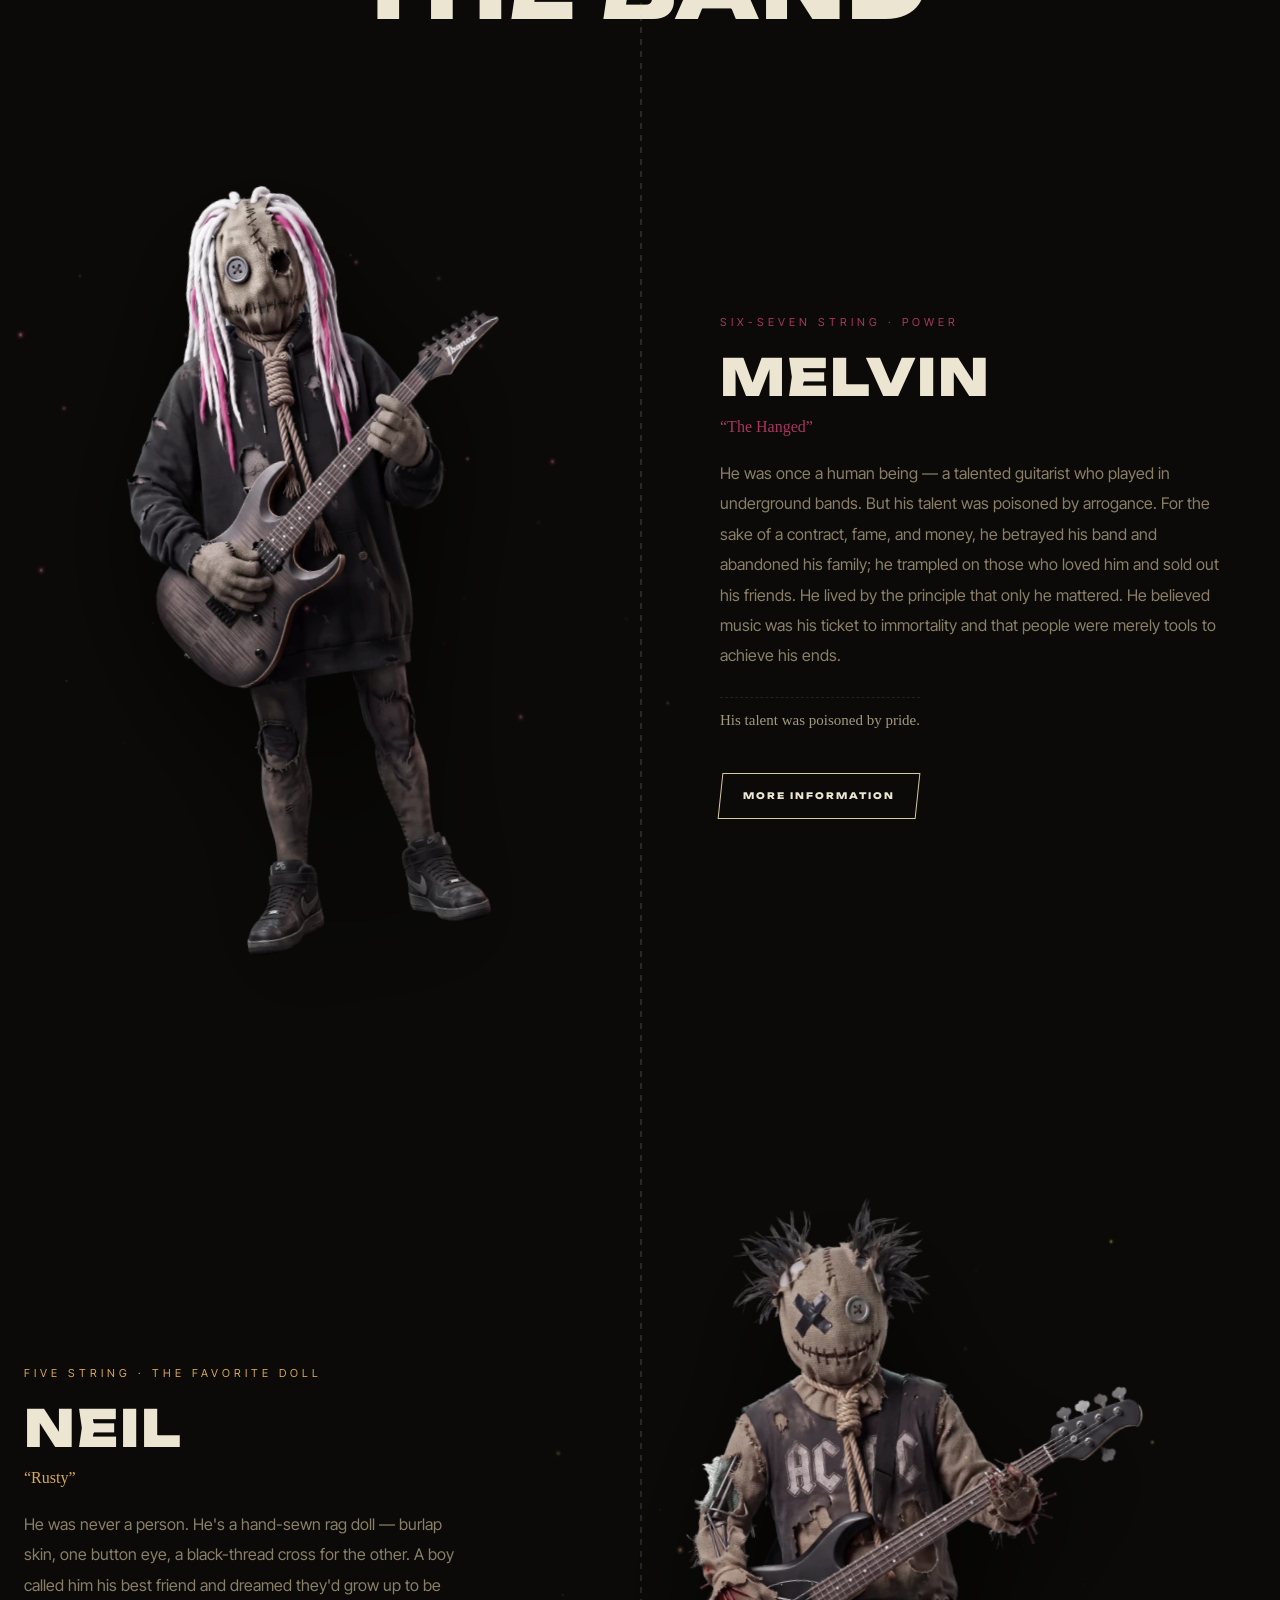
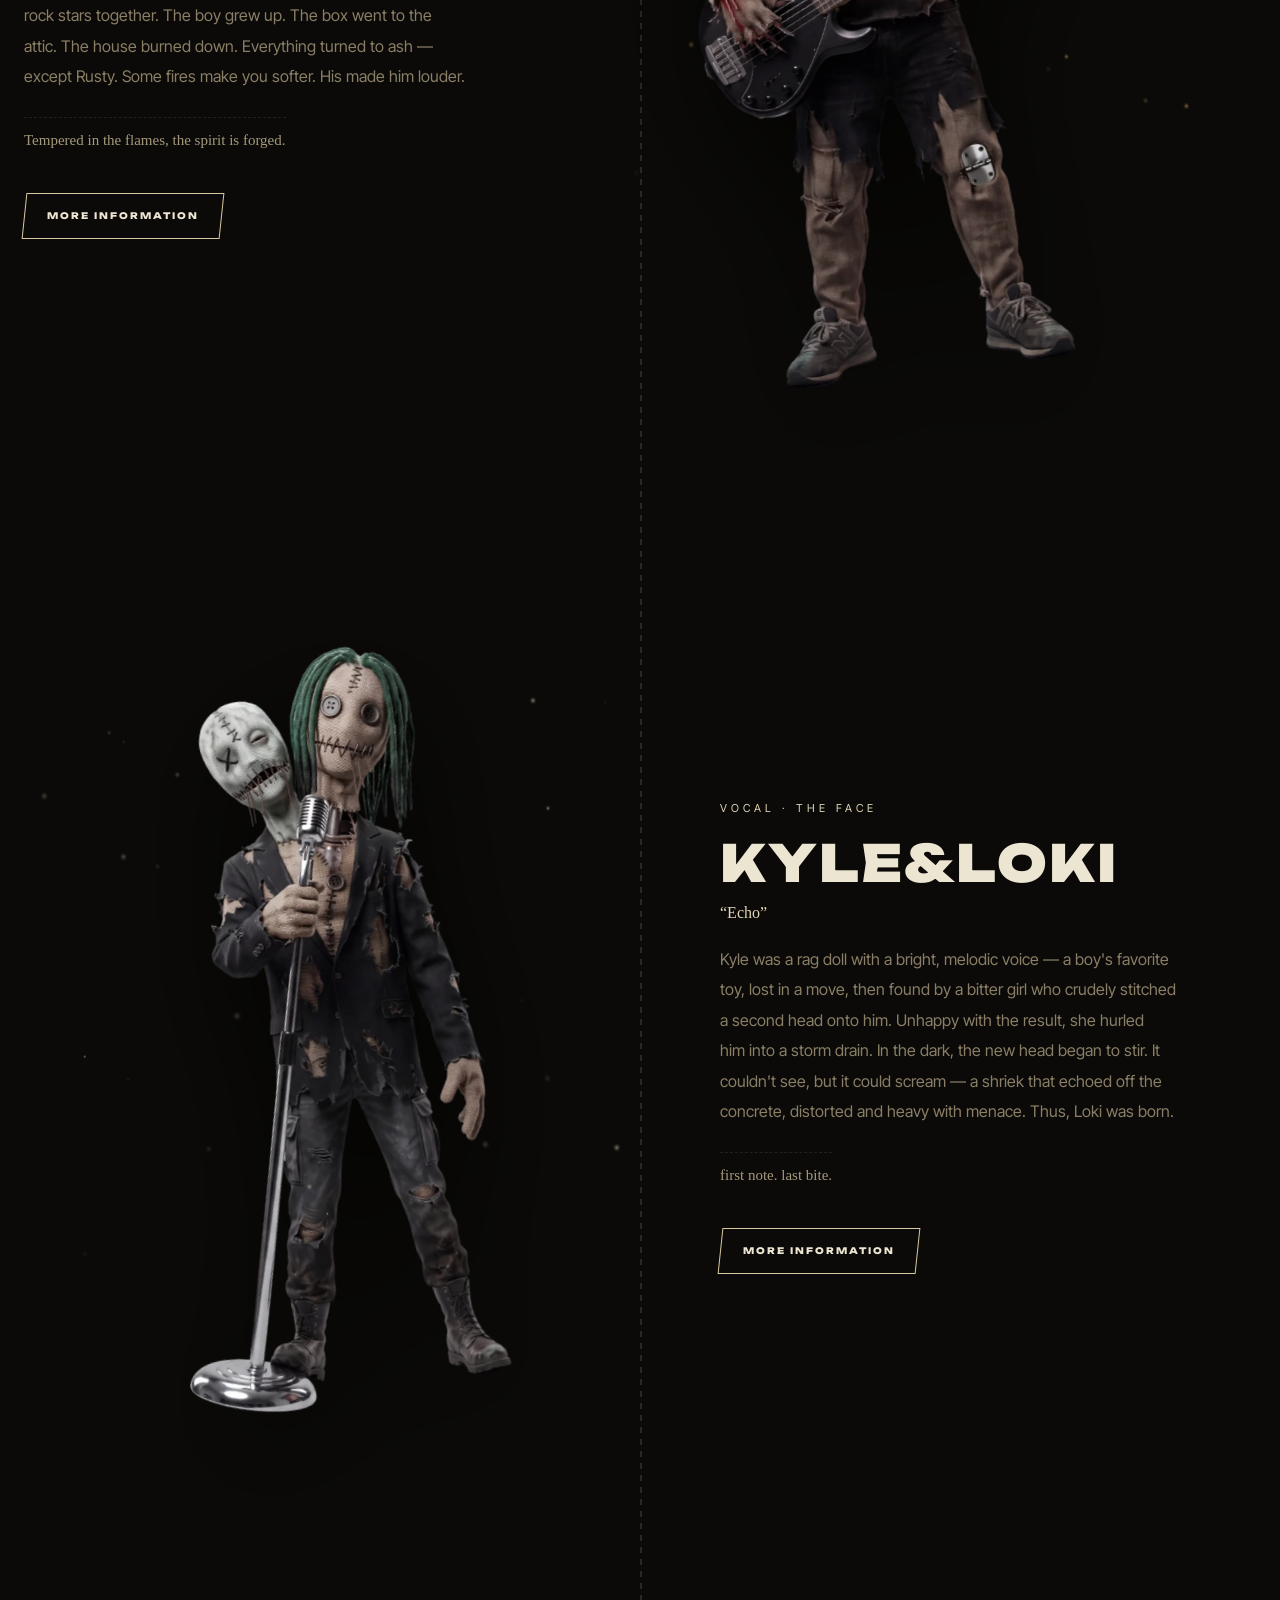
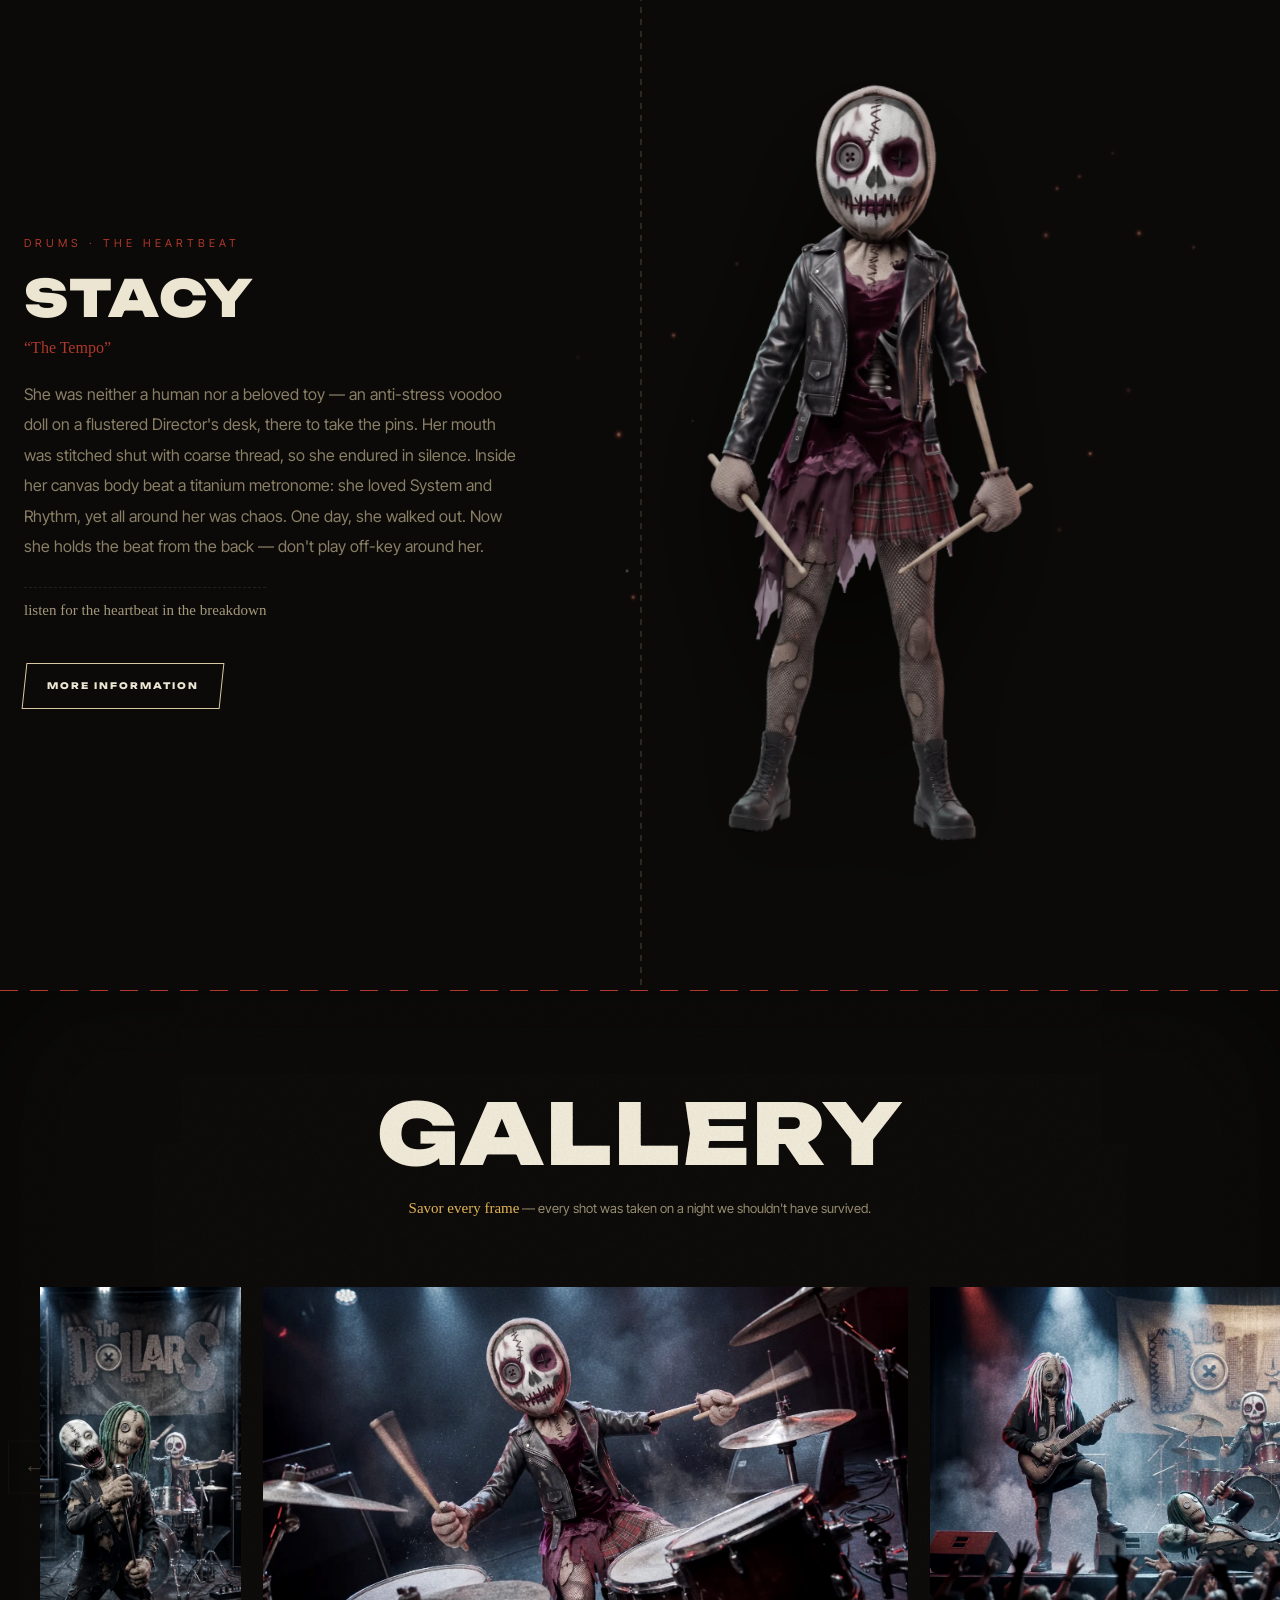
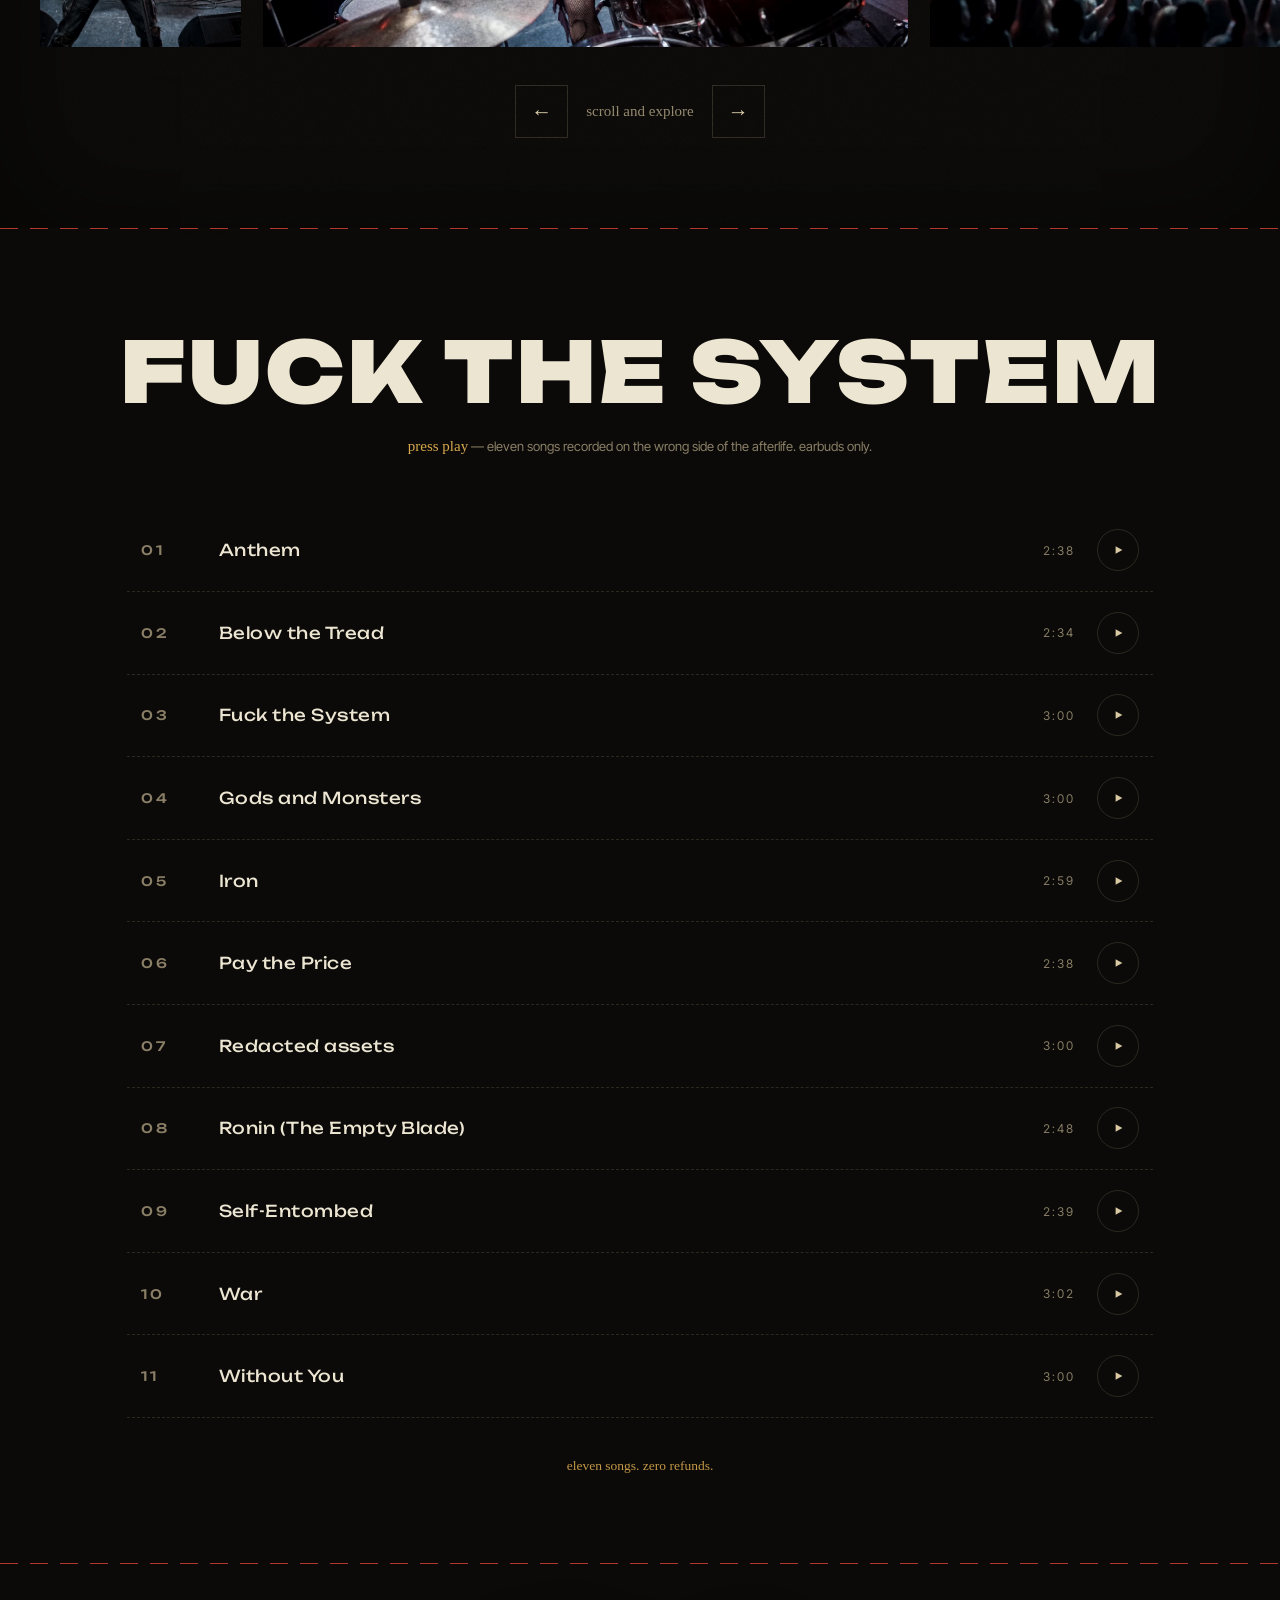
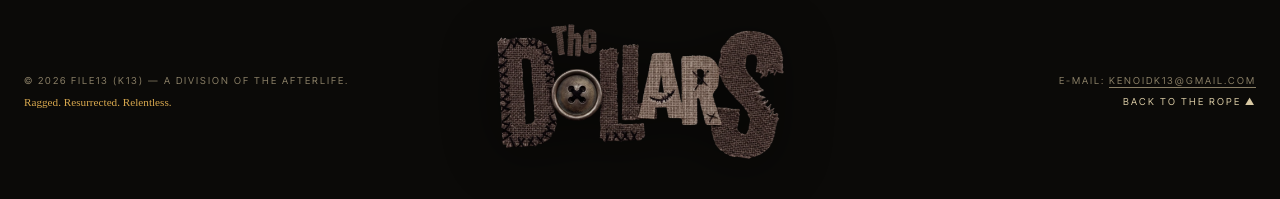
==== commit 7aee8b0d: "Fix: gate doll sway/parallax/float on pointer capability (min-width:721px AND hover:hover AND pointe" ====
--- a/index.html
+++ b/index.html
@@ -319,6 +319,6 @@
 </div>
 
 <script src="lenis.min.js"></script>
-<script src="script.js?v=454"></script>
+<script src="script.js?v=455"></script>
 </body>
 </html>
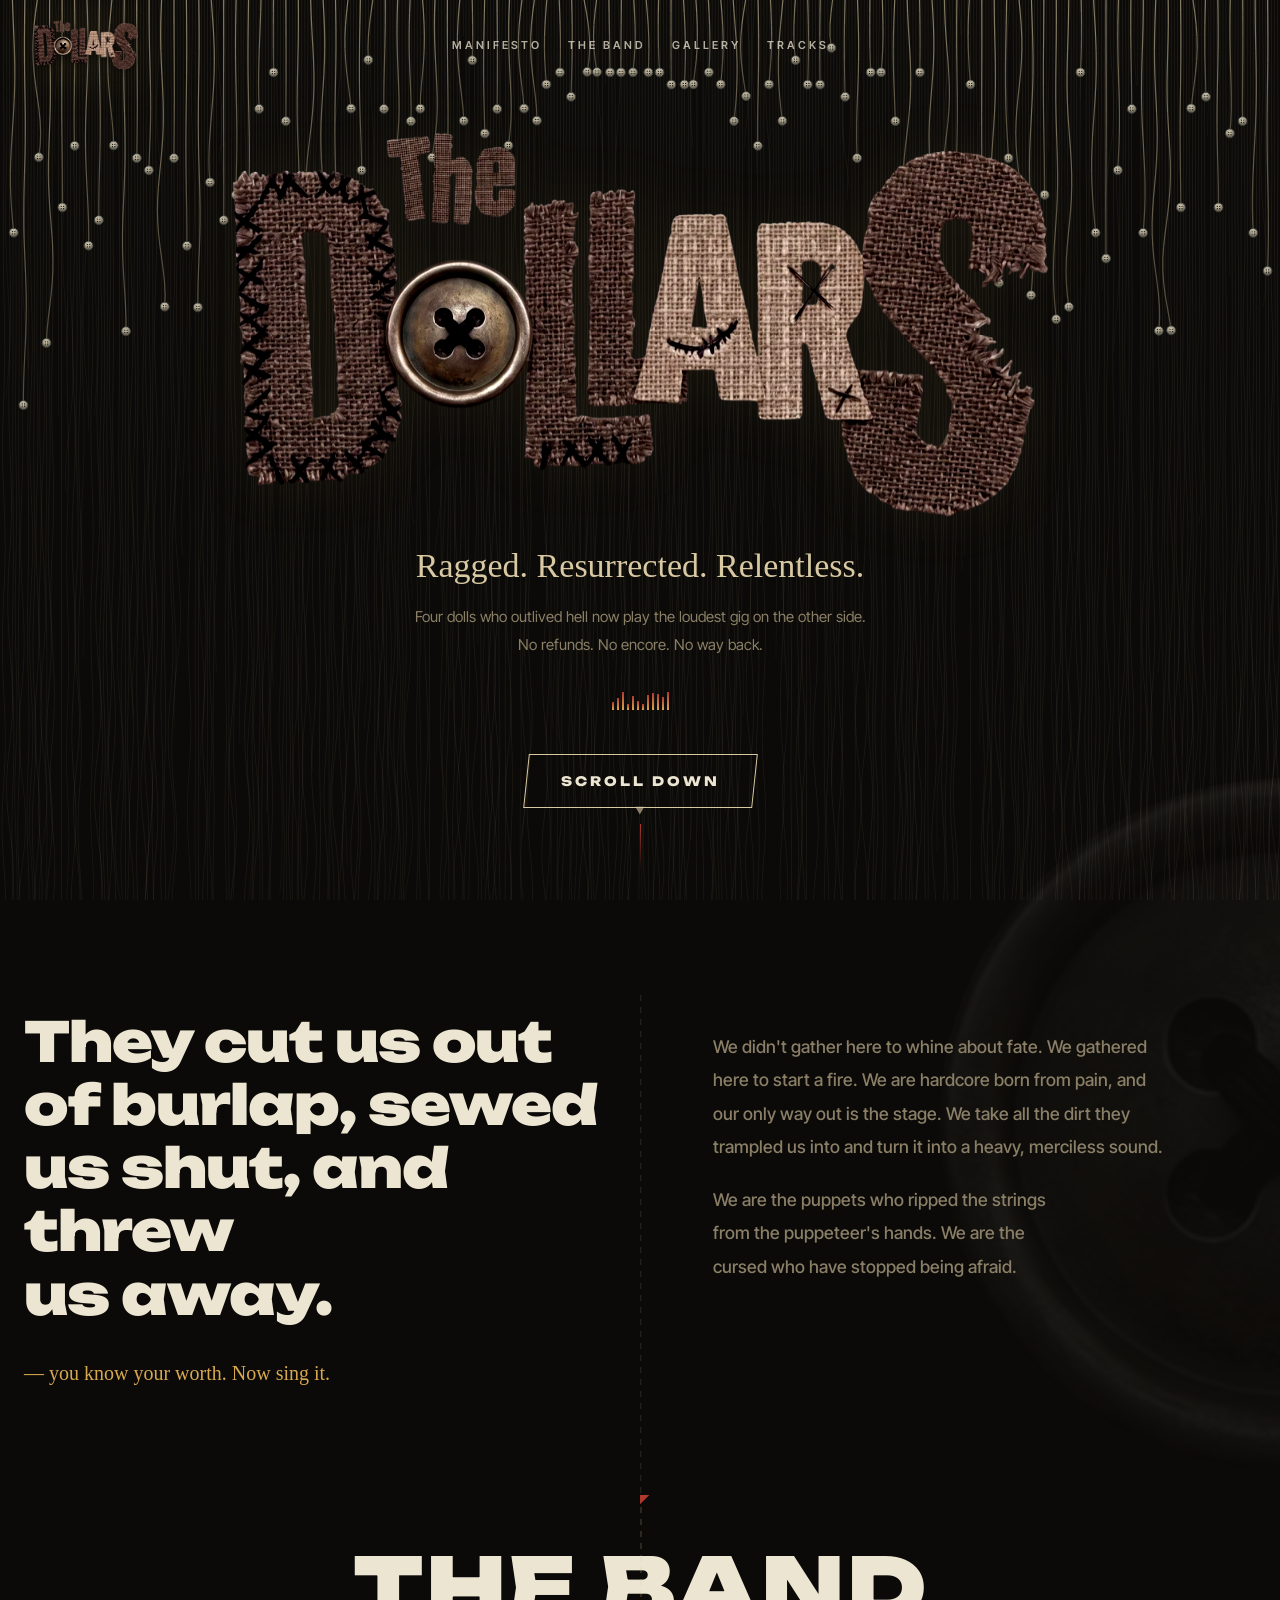
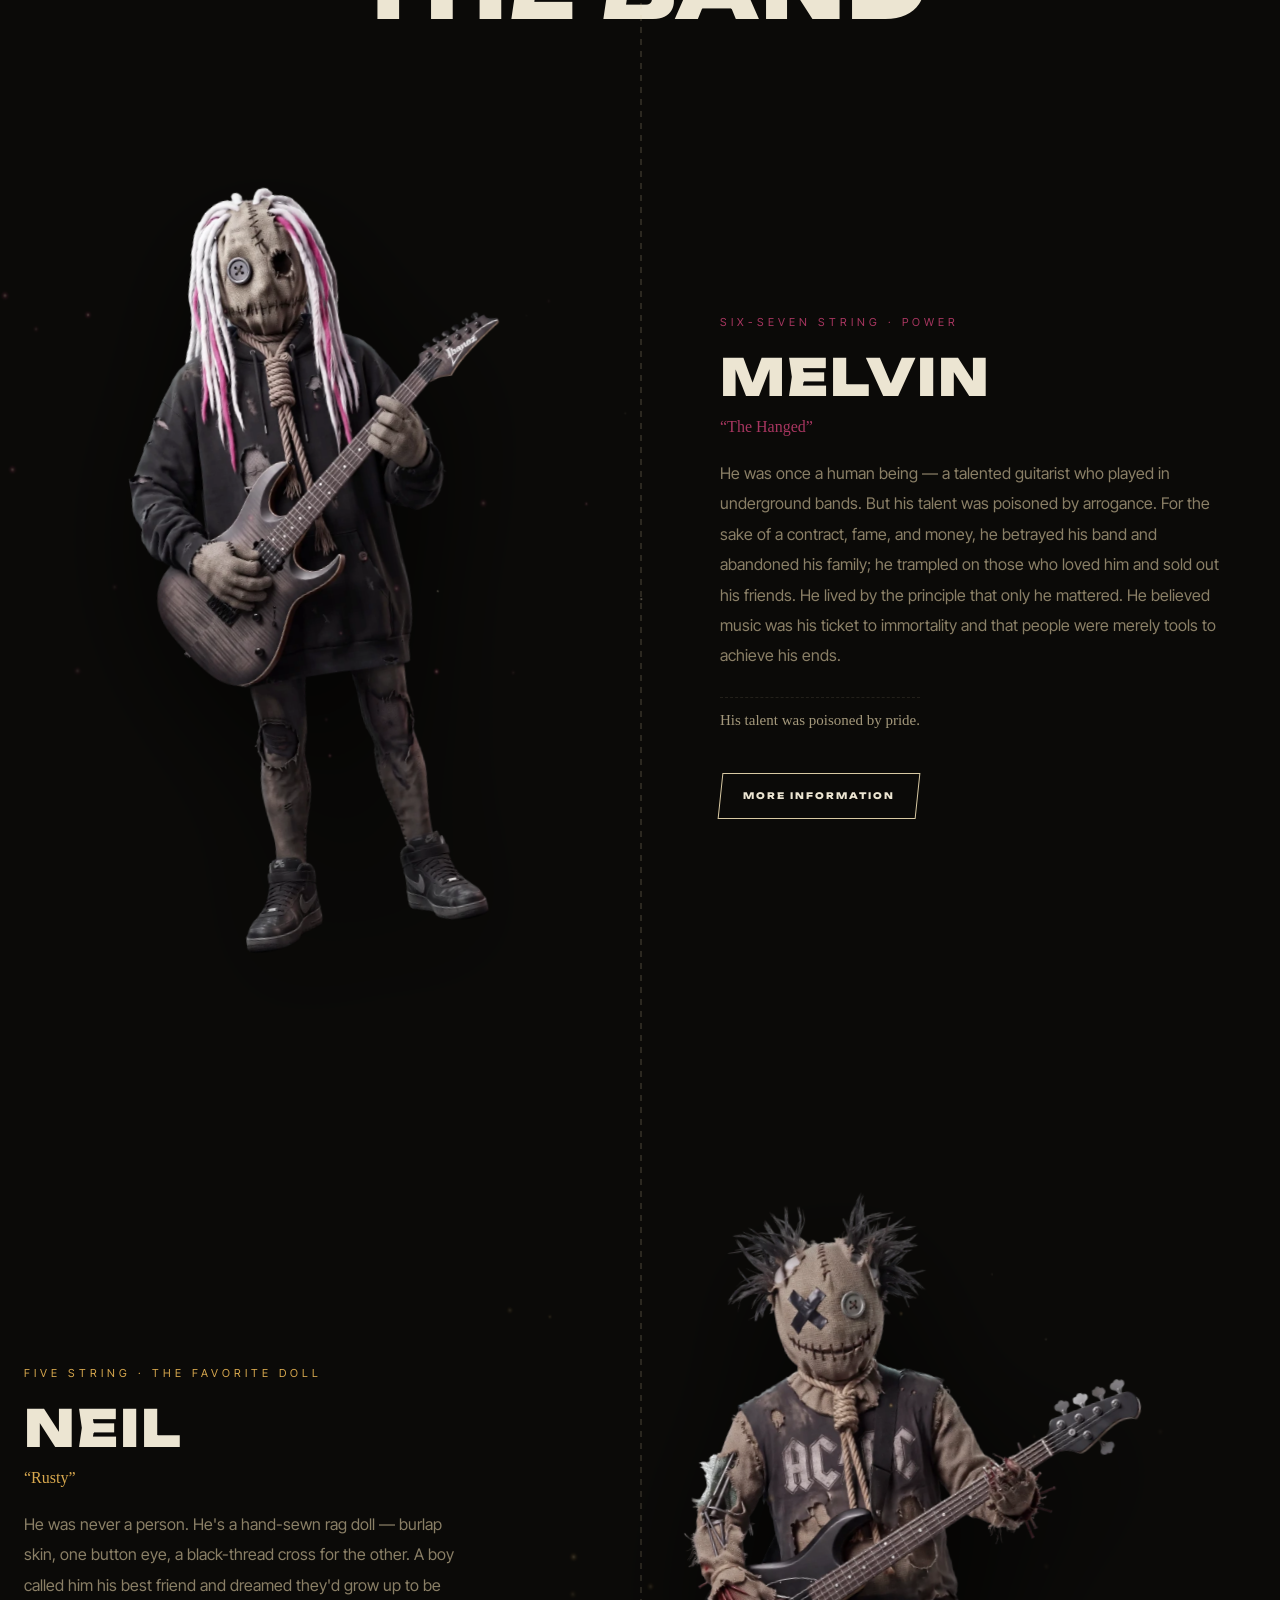
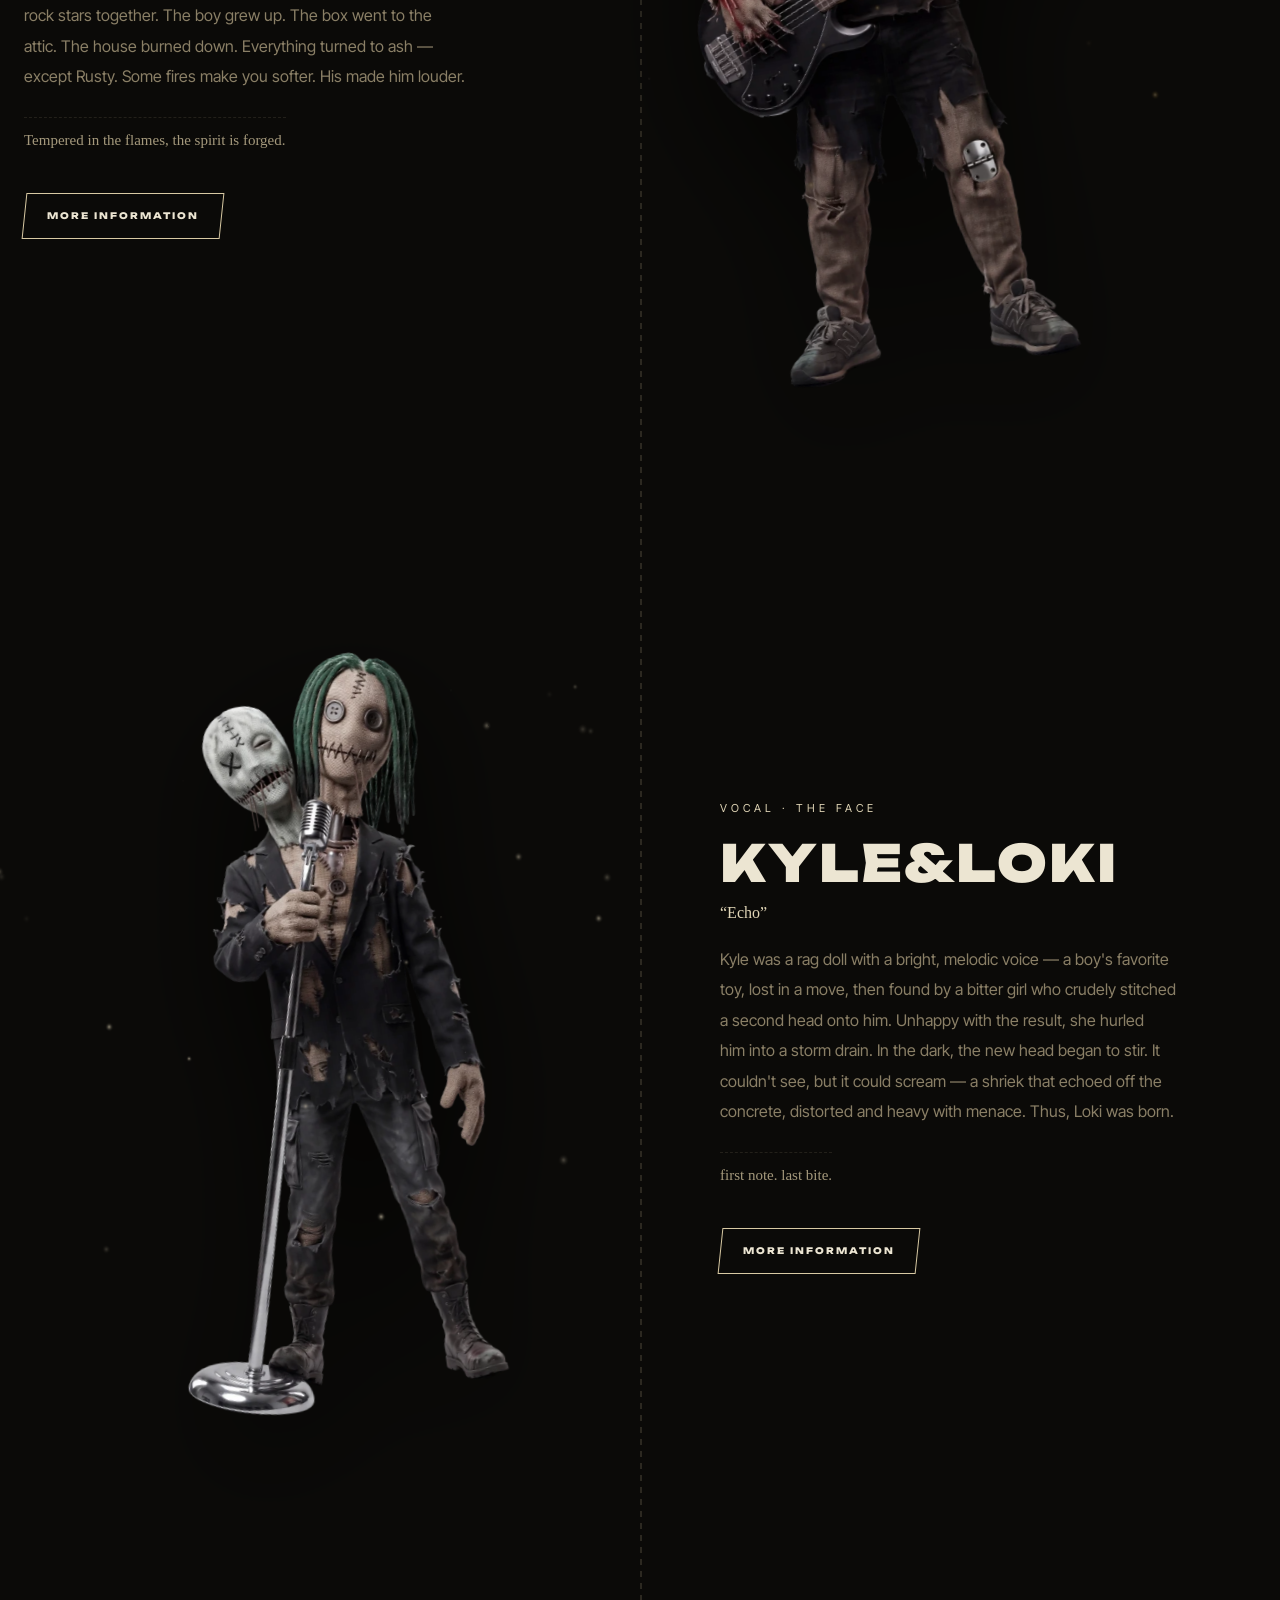
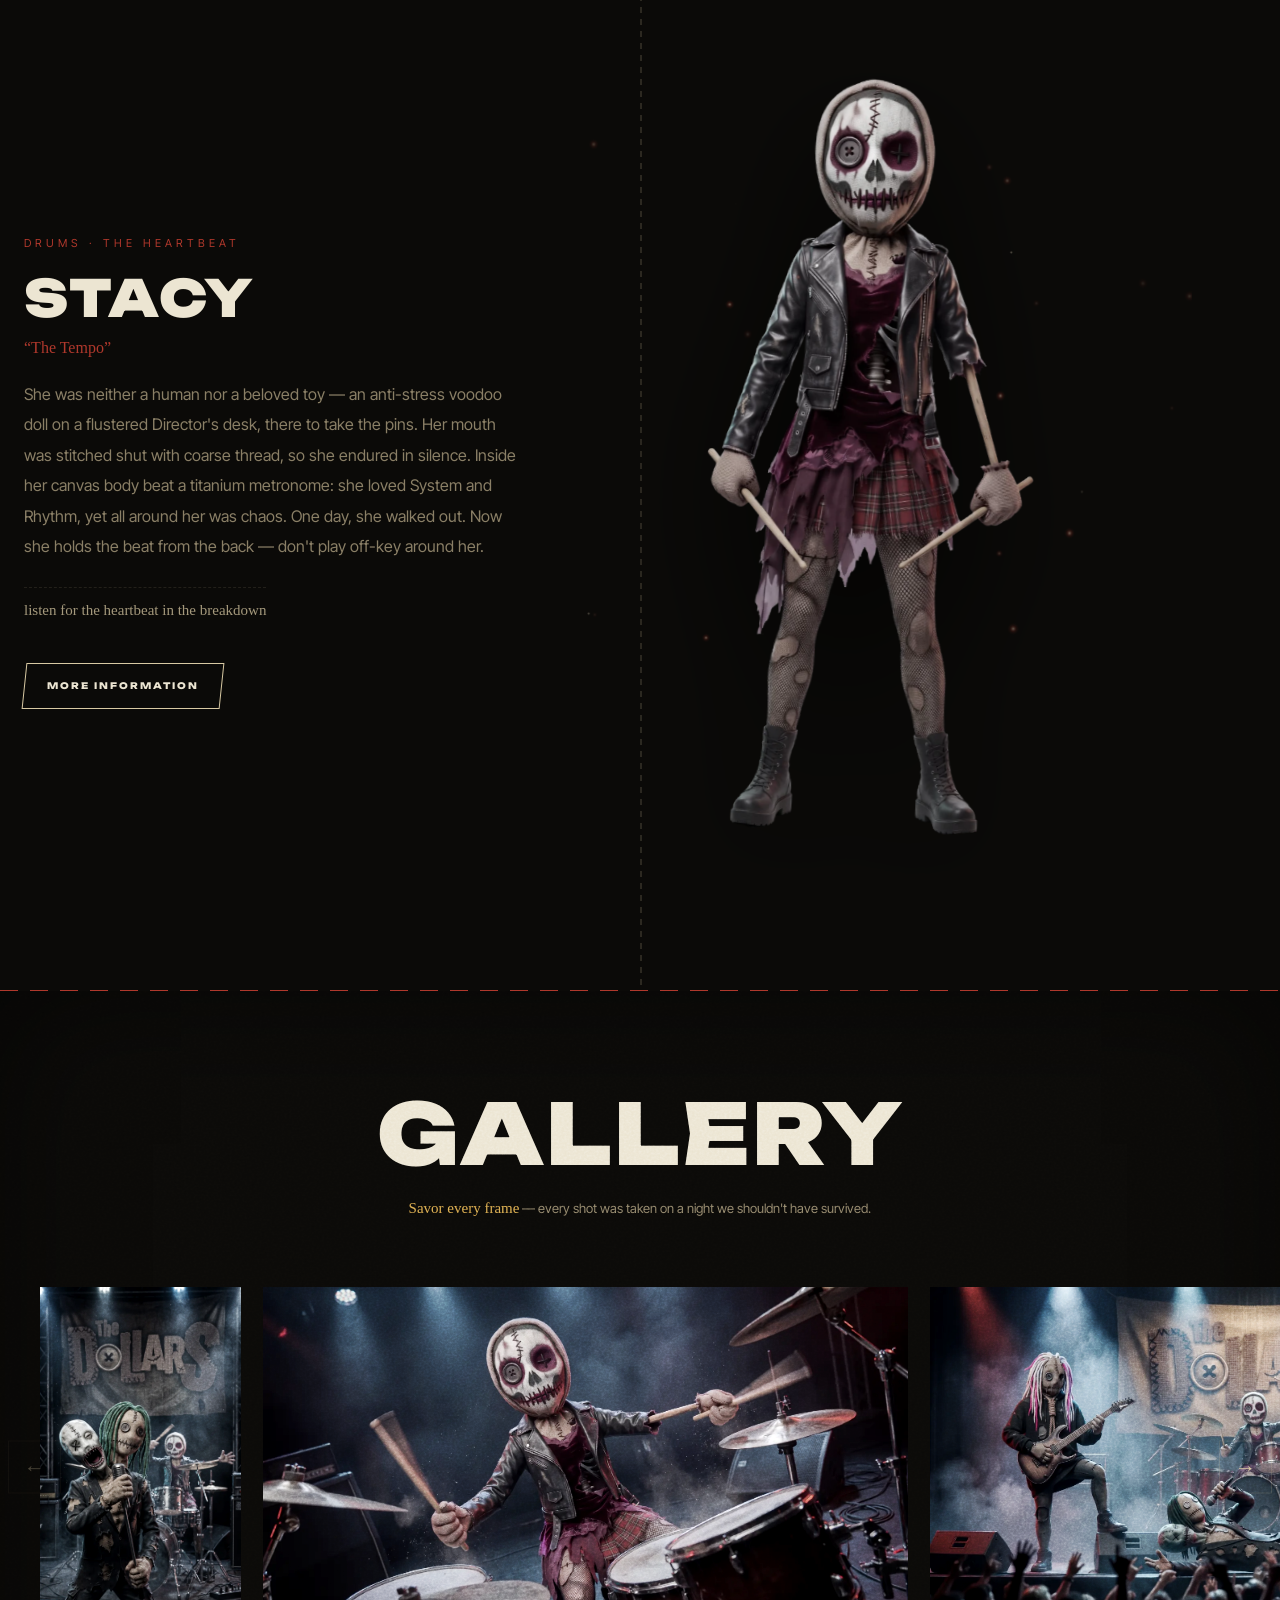
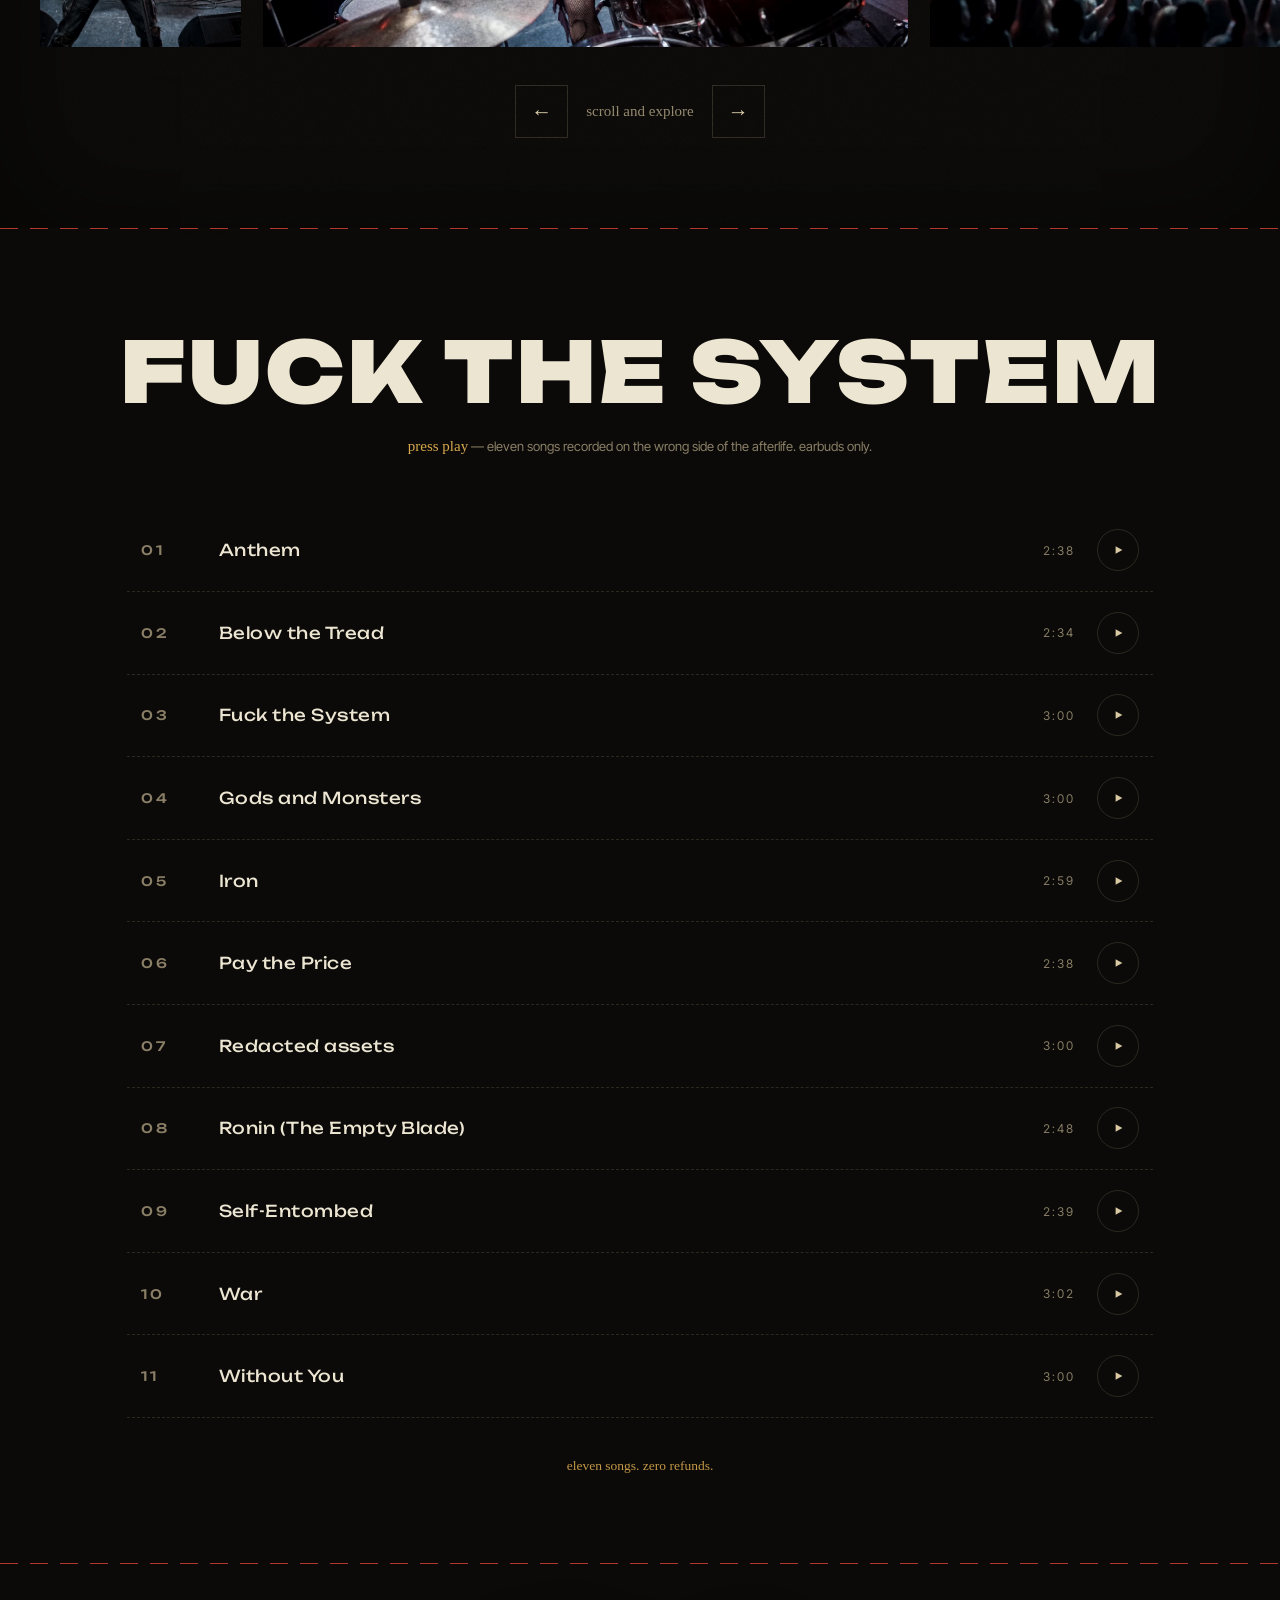
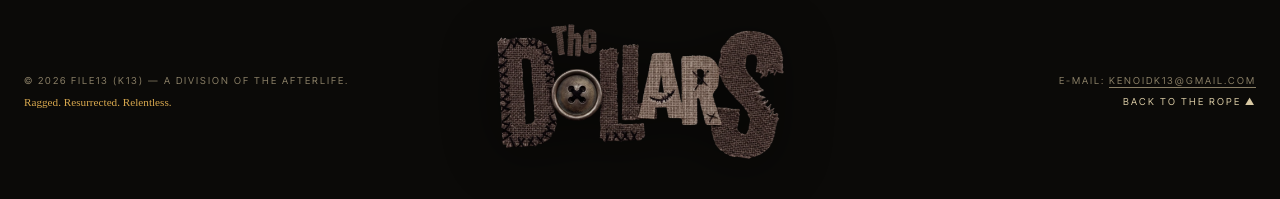
==== commit 2fa65cde: "Fix: hide leftover raw 'DOLLARS DOLLARS...' span text in hero-orbit (color:transparent + font-size:0" ====
--- a/index.html
+++ b/index.html
@@ -9,7 +9,7 @@
 <link rel="preconnect" href="https://fonts.googleapis.com">
 <link rel="preconnect" href="https://fonts.gstatic.com" crossorigin>
 <link href="https://fonts.googleapis.com/css2?family=Unbounded:wght@500;800;900&family=Inter+Tight:wght@400;500;600&family=Permanent+Marker&display=swap" rel="stylesheet">
-<link rel="stylesheet" href="style.css?v=512">
+<link rel="stylesheet" href="style.css?v=513">
 <meta name="probe" content="boot" />
 </head>
 <body>
--- a/style.css
+++ b/style.css
@@ -596,6 +596,8 @@
 .hero-orbit span {
   position: absolute;
   inset: 0;
+  color: transparent; /* hide leftover "DOLLARS DOLLARS..." span text — only ::before slogans render */
+  font-size: 0;
   animation: spin-rev 60s linear infinite;
 }
 .hero-orbit span::before {
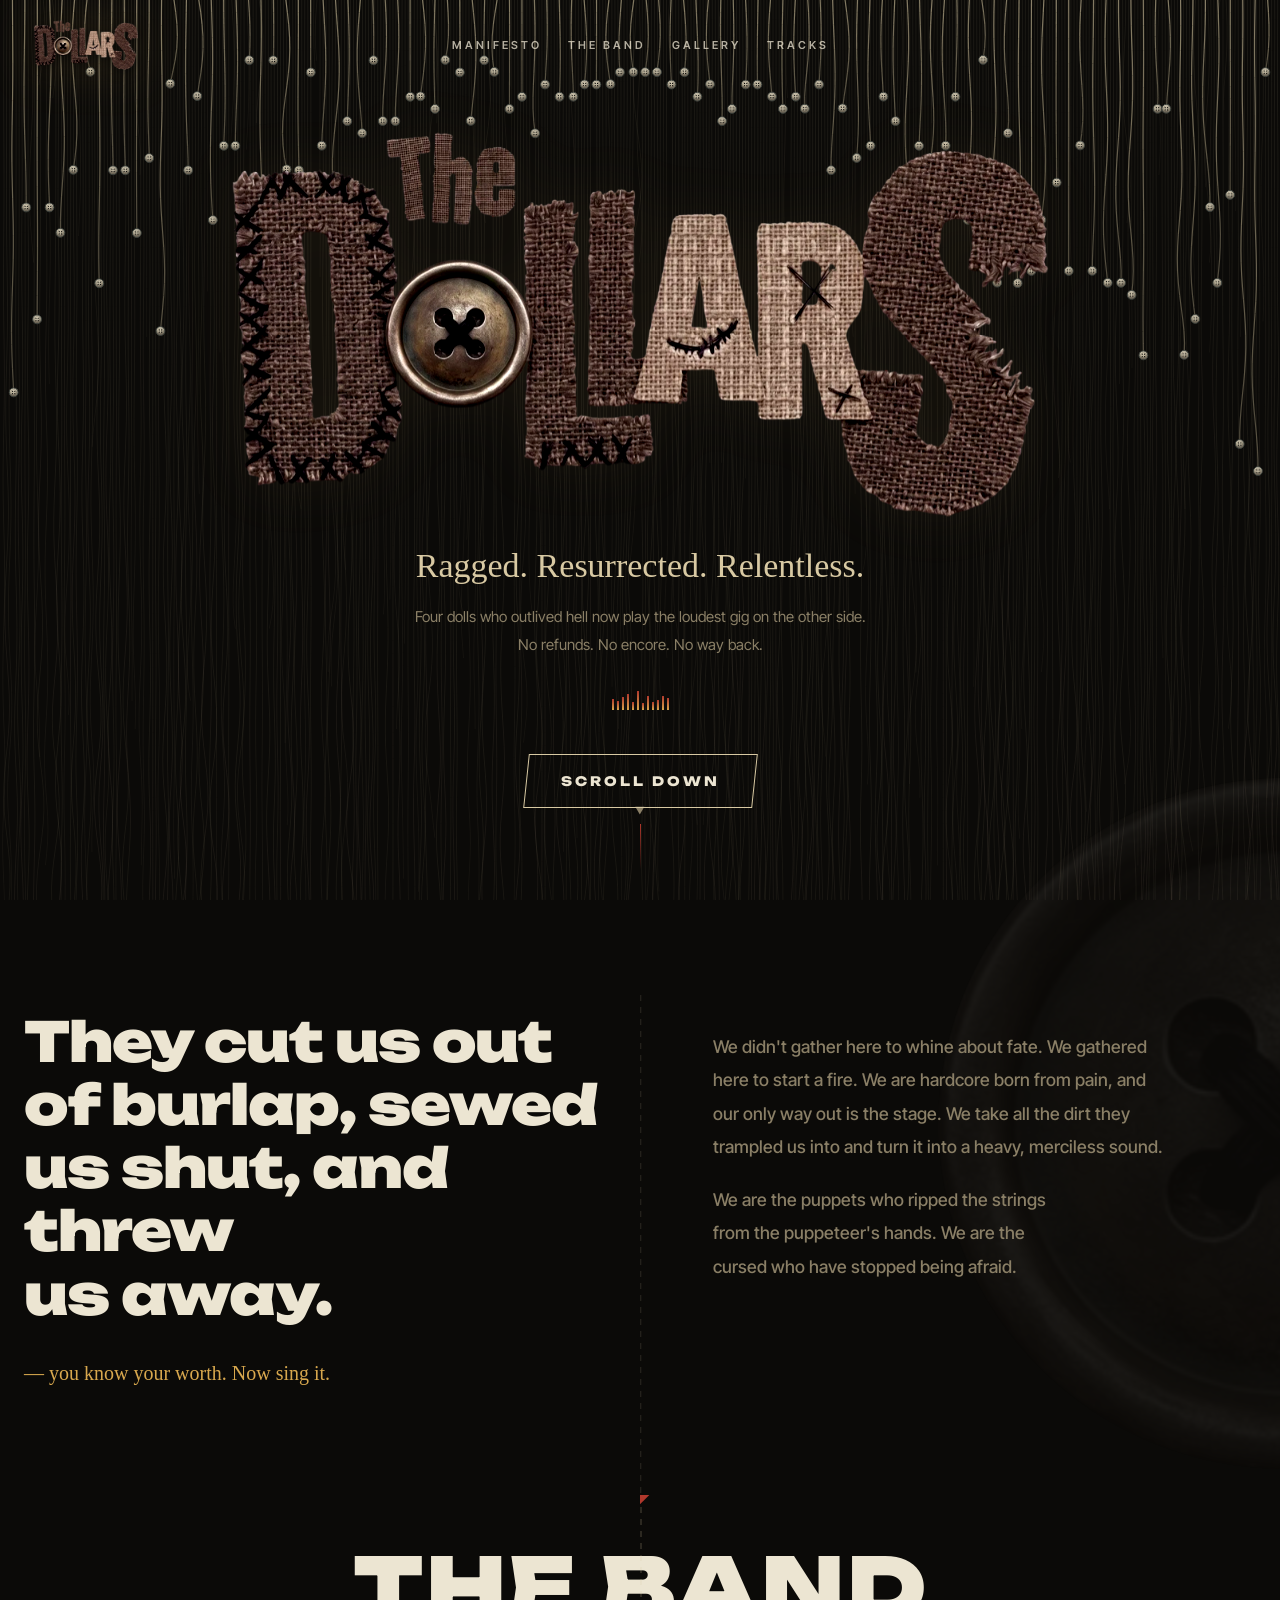
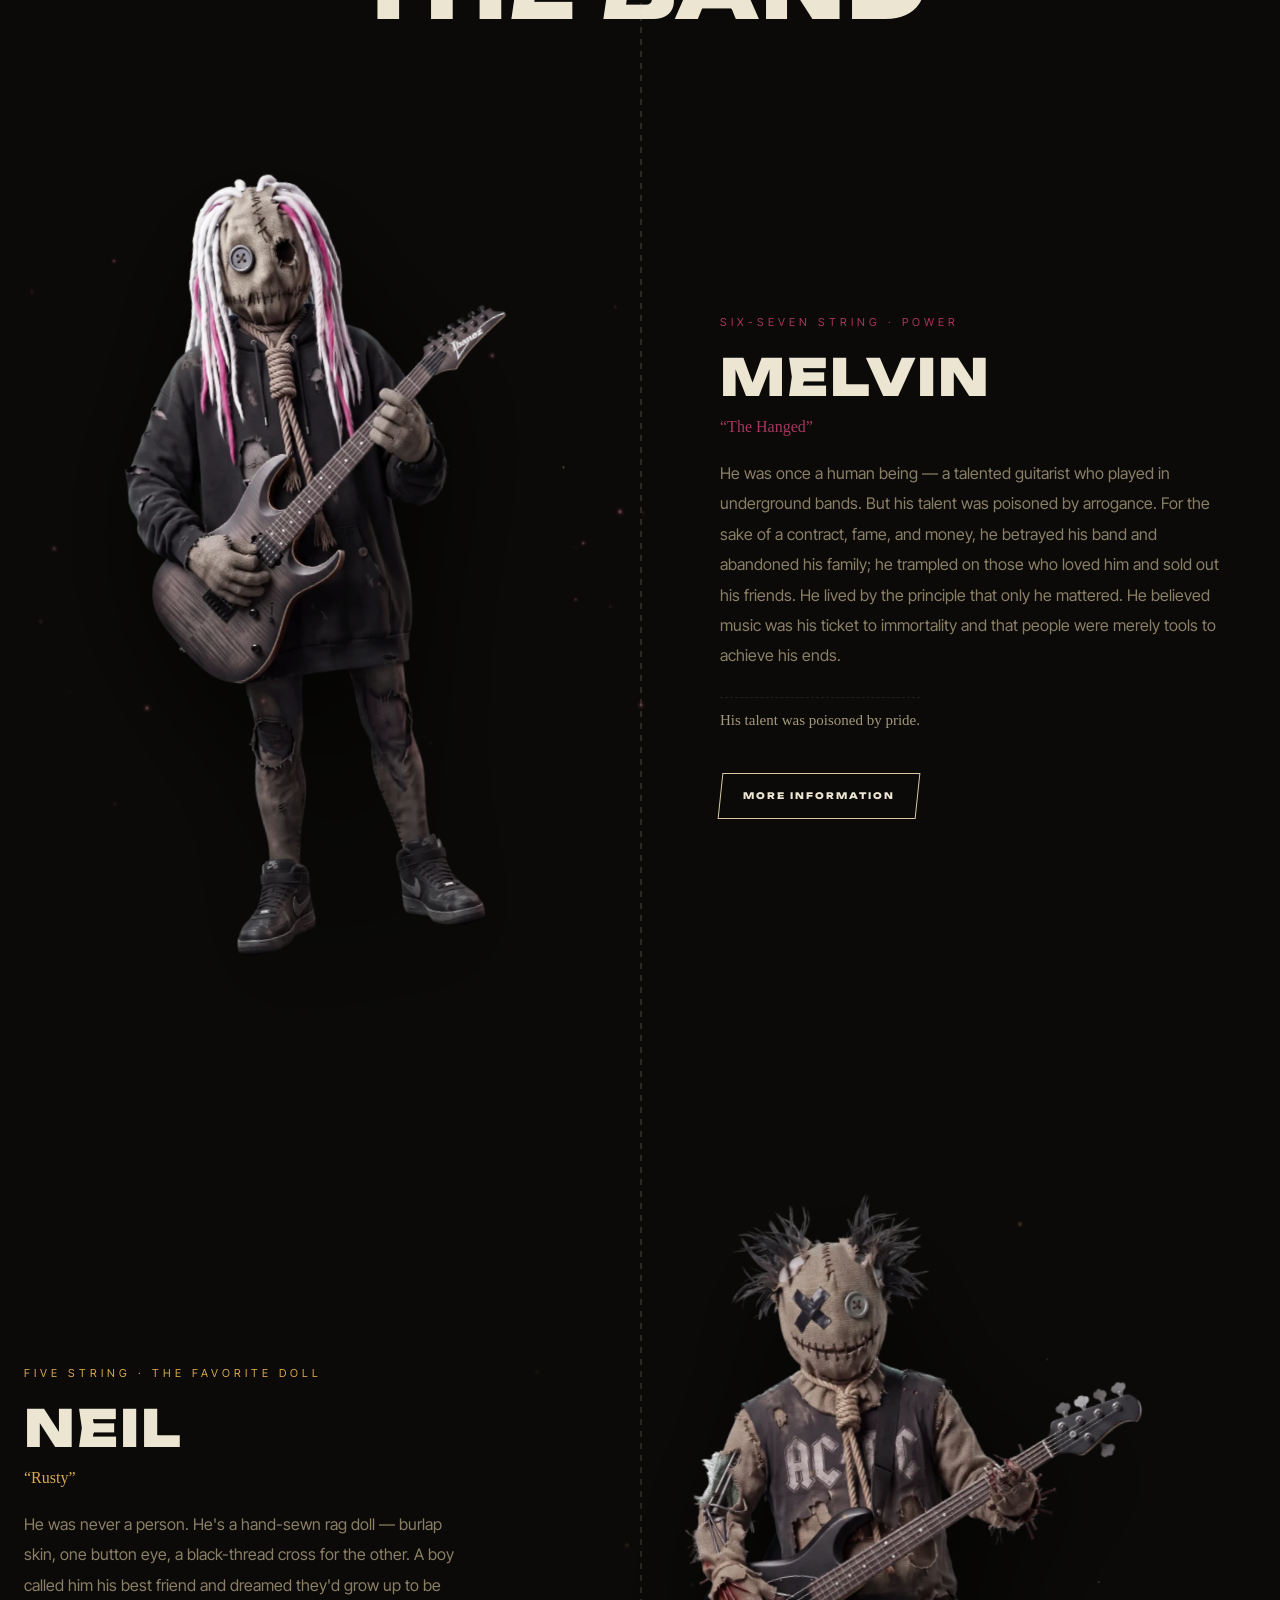
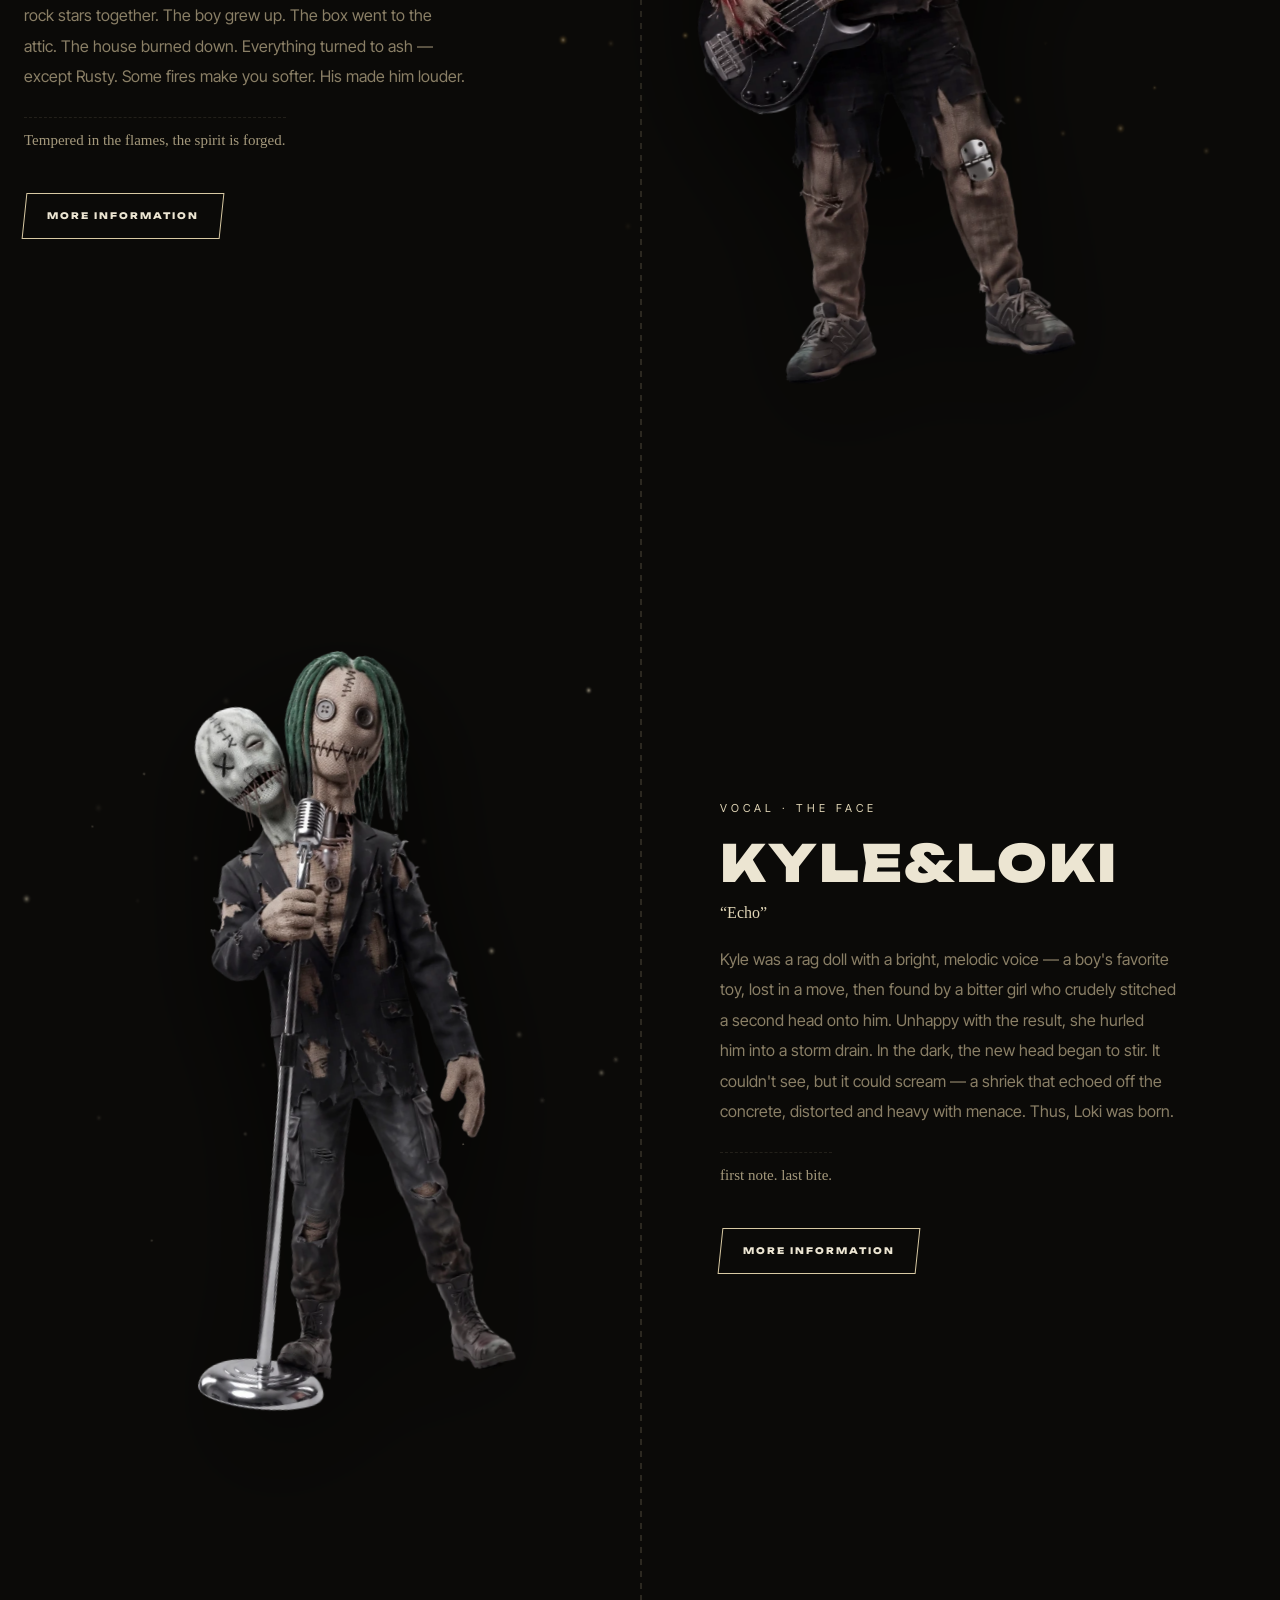
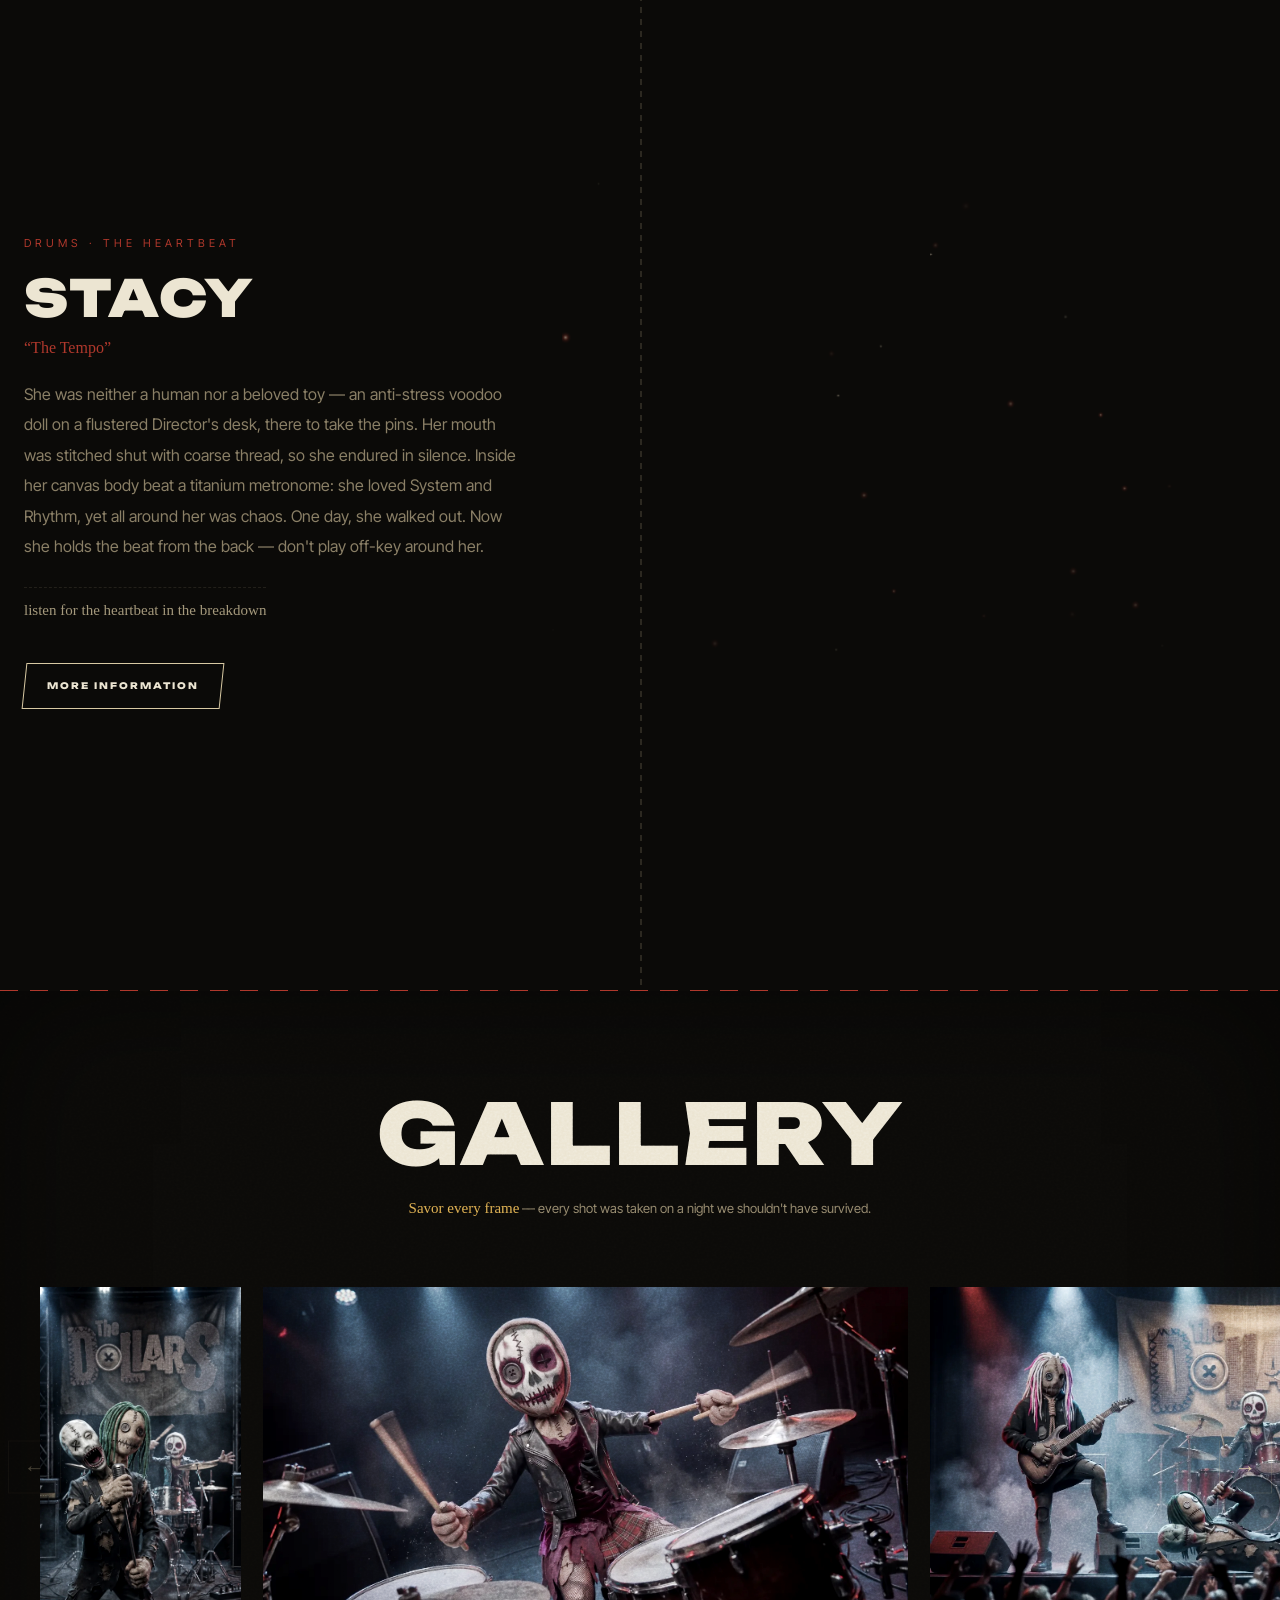
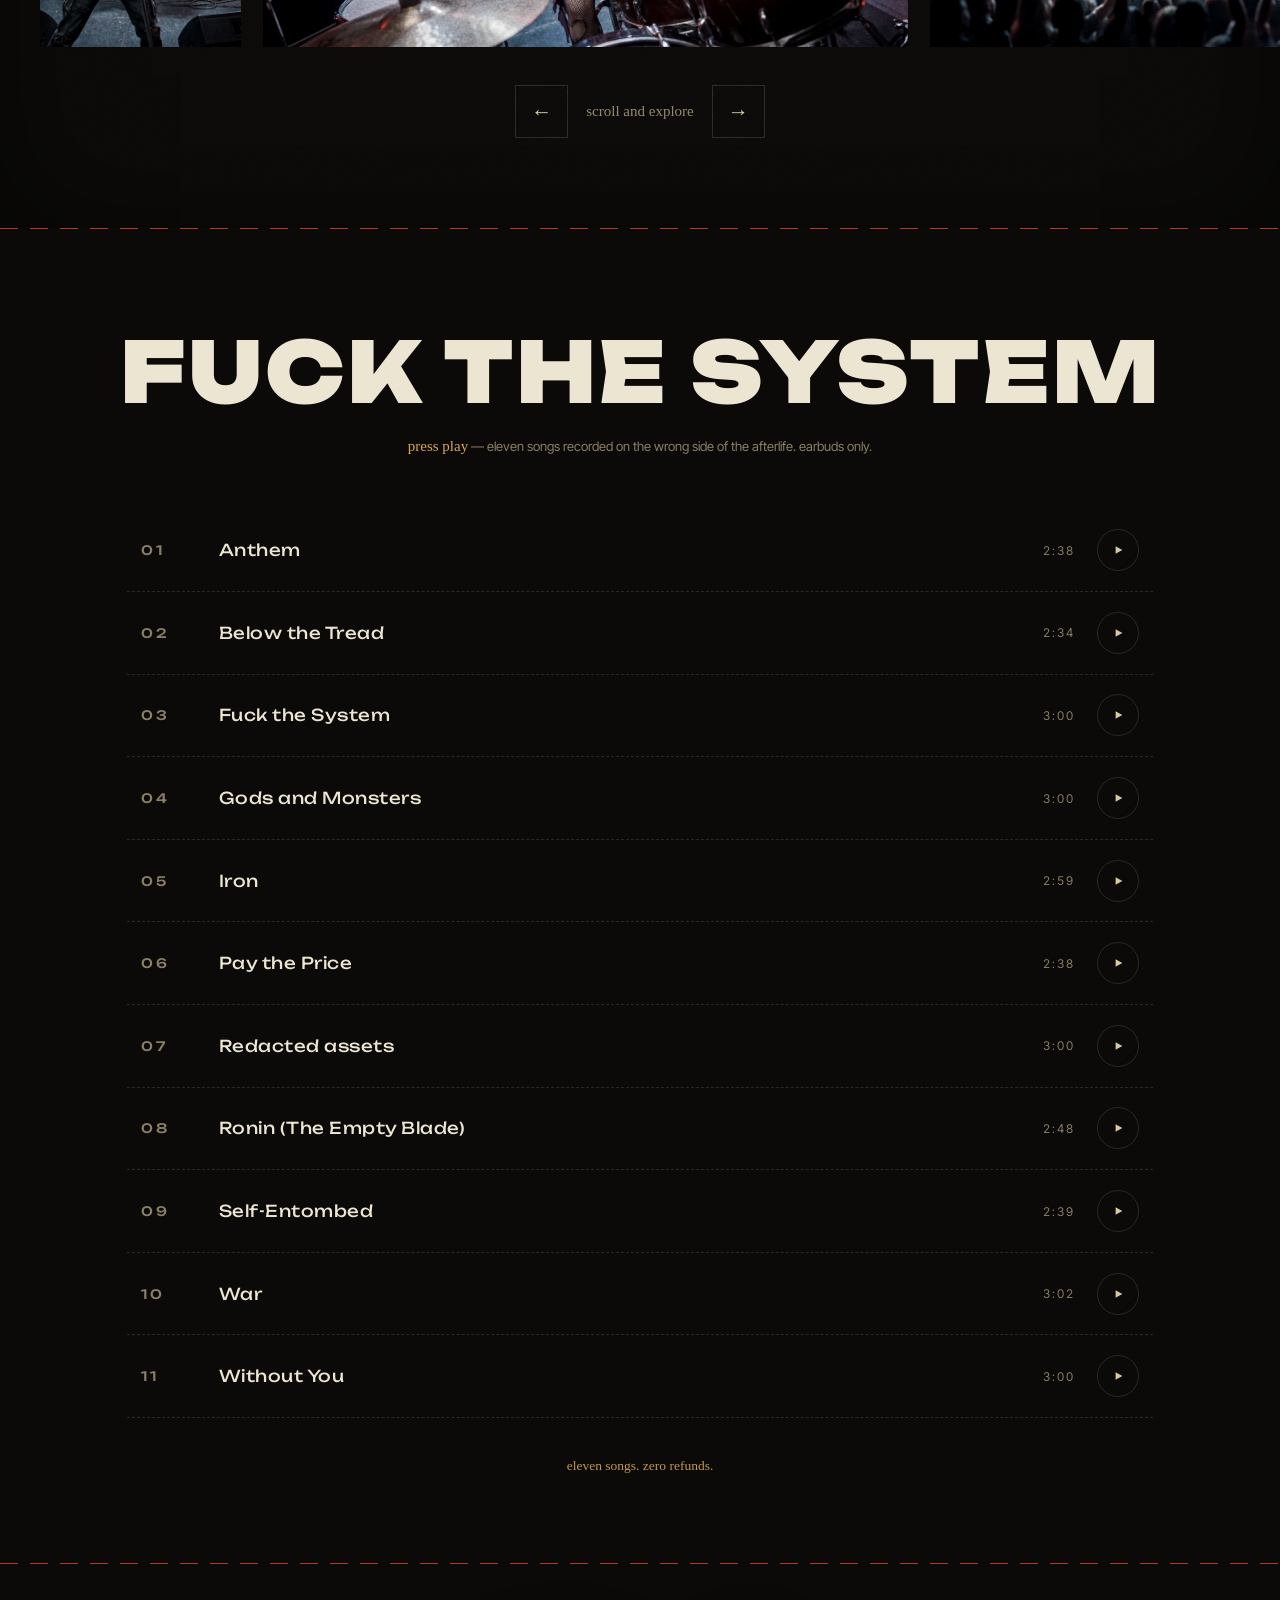
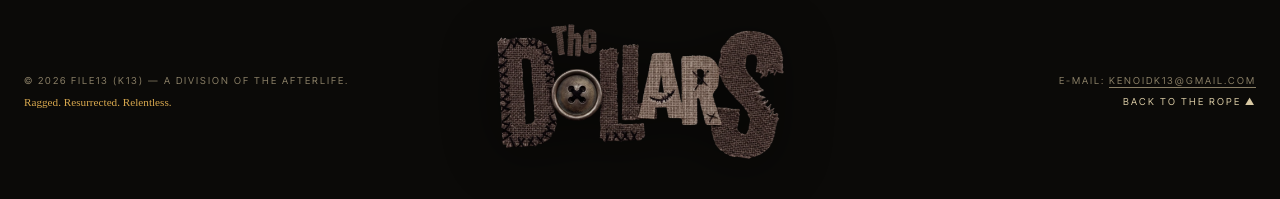
==== commit 5f31bfe6: "Remove hero-orbit entirely (rotating slogan ring around hero logo) per owner request — cut the .hero" ====
--- a/index.html
+++ b/index.html
@@ -9,7 +9,7 @@
 <link rel="preconnect" href="https://fonts.googleapis.com">
 <link rel="preconnect" href="https://fonts.gstatic.com" crossorigin>
 <link href="https://fonts.googleapis.com/css2?family=Unbounded:wght@500;800;900&family=Inter+Tight:wght@400;500;600&family=Permanent+Marker&display=swap" rel="stylesheet">
-<link rel="stylesheet" href="style.css?v=513">
+<link rel="stylesheet" href="style.css?v=515">
 <meta name="probe" content="boot" />
 </head>
 <body>
@@ -43,11 +43,6 @@
 <main id="top">
 
   <section class="hero">
-    <div class="hero-orbit" aria-hidden="true">
-      <span>DOLLARS DOLLARS DOLLARS DOLLARS</span>
-      <span>DOLLARS DOLLARS DOLLARS DOLLARS</span>
-      <span>DOLLARS DOLLARS DOLLARS DOLLARS</span>
-    </div>
 
     <img class="hero-logo" src="Logo.webp?v=401" alt="Dollars — a ratty dollar-sign wordmark" data-tilt>
 
--- a/style.css
+++ b/style.css
@@ -532,7 +532,7 @@
 /* cap draw/repaint budget on small screens */
 @media (max-width: 900px) {
   :root { --dpr-cap: 1.5; }
-  .preloader-logo, .hero-orbit, .orbit-ring, .sway-field, .marquee-2 { will-change: auto; }
+  .preloader-logo, .orbit-ring, .sway-field, .marquee-2 { will-change: auto; }
 }
 @media (max-width: 720px) {
   /* kill redundant drop-shadow/blur passes: posterize filters drop to near-flat */
@@ -545,7 +545,7 @@
   .thread-doll, .doll-soul { opacity: .9; }
 }
 @media (max-width: 520px) {
-  .hero-scroll, .hero-orbit, .orbit-eq, .roundel { display: none; }
+  .hero-scroll, .orbit-eq, .roundel { display: none; }
 }
 /* universal typography — balanced wrapping + centered copy */
 :where(h1, h2, h3, h4, h5, h6, p, blockquote, figcaption, label, dt, dd, th, td, summary) {
@@ -565,7 +565,6 @@
   .nav-links a { font-size: 10px; letter-spacing: 2px; }
 }
 @media (max-width: 720px) {
-  .hero-orbit { display: none; }
   .nav { padding: 14px 10px; }
   .nav-links { gap: 10px; flex-wrap: wrap; }
   .nav-links a { font-size: 9px; letter-spacing: 1px; }
@@ -584,43 +583,6 @@
   padding: 120px 24px 80px;
   overflow: hidden;
 }
-
-.hero-orbit {
-  position: absolute;
-  top: 50%; left: 50%;
-  width: 140vmin; height: 140vmin;
-  transform: translate(-50%, -50%);
-  pointer-events: none;
-  animation: spin 60s linear infinite;
-}
-.hero-orbit span {
-  position: absolute;
-  inset: 0;
-  color: transparent; /* hide leftover "DOLLARS DOLLARS..." span text — only ::before slogans render */
-  font-size: 0;
-  animation: spin-rev 60s linear infinite;
-}
-.hero-orbit span::before {
-  content: attr(data-none);
-  position: absolute;
-  left: 50%; top: -6px;
-  transform: translateX(-50%);
-  font-family: var(--disp);
-  font-weight: 900;
-  font-size: 26px;
-  color: var(--burlap);
-  opacity: .28;
-  white-space: nowrap;
-}
-.hero-orbit span:nth-child(1)::before { content: 'EVERYTHING AFTER THIS WAS PROFIT —'; }
-.hero-orbit span:nth-child(2)::before { content: '$ DOLLARS OUTLIVED HELL $ —'; transform: translateX(-50%) translateY(4px); color: var(--rust); opacity: .34;
-  animation: orbit-breathe 4s ease-in-out infinite alternate;
-}
-.hero-orbit span:nth-child(3)::before { content: 'SEWED SHUT. SINGING AGAIN. —'; transform: translateX(-50%) translateY(8px); color: var(--gold); opacity: .26; }
-
-@keyframes spin { to { transform: translate(-50%,-50%) rotate(360deg); } }
-@keyframes spin-rev { to { transform: rotate(-360deg); } }
-@keyframes orbit-breathe { from { letter-spacing: 0; } to { letter-spacing: 6px; } }
 
 .hero-logo {
   position: relative;
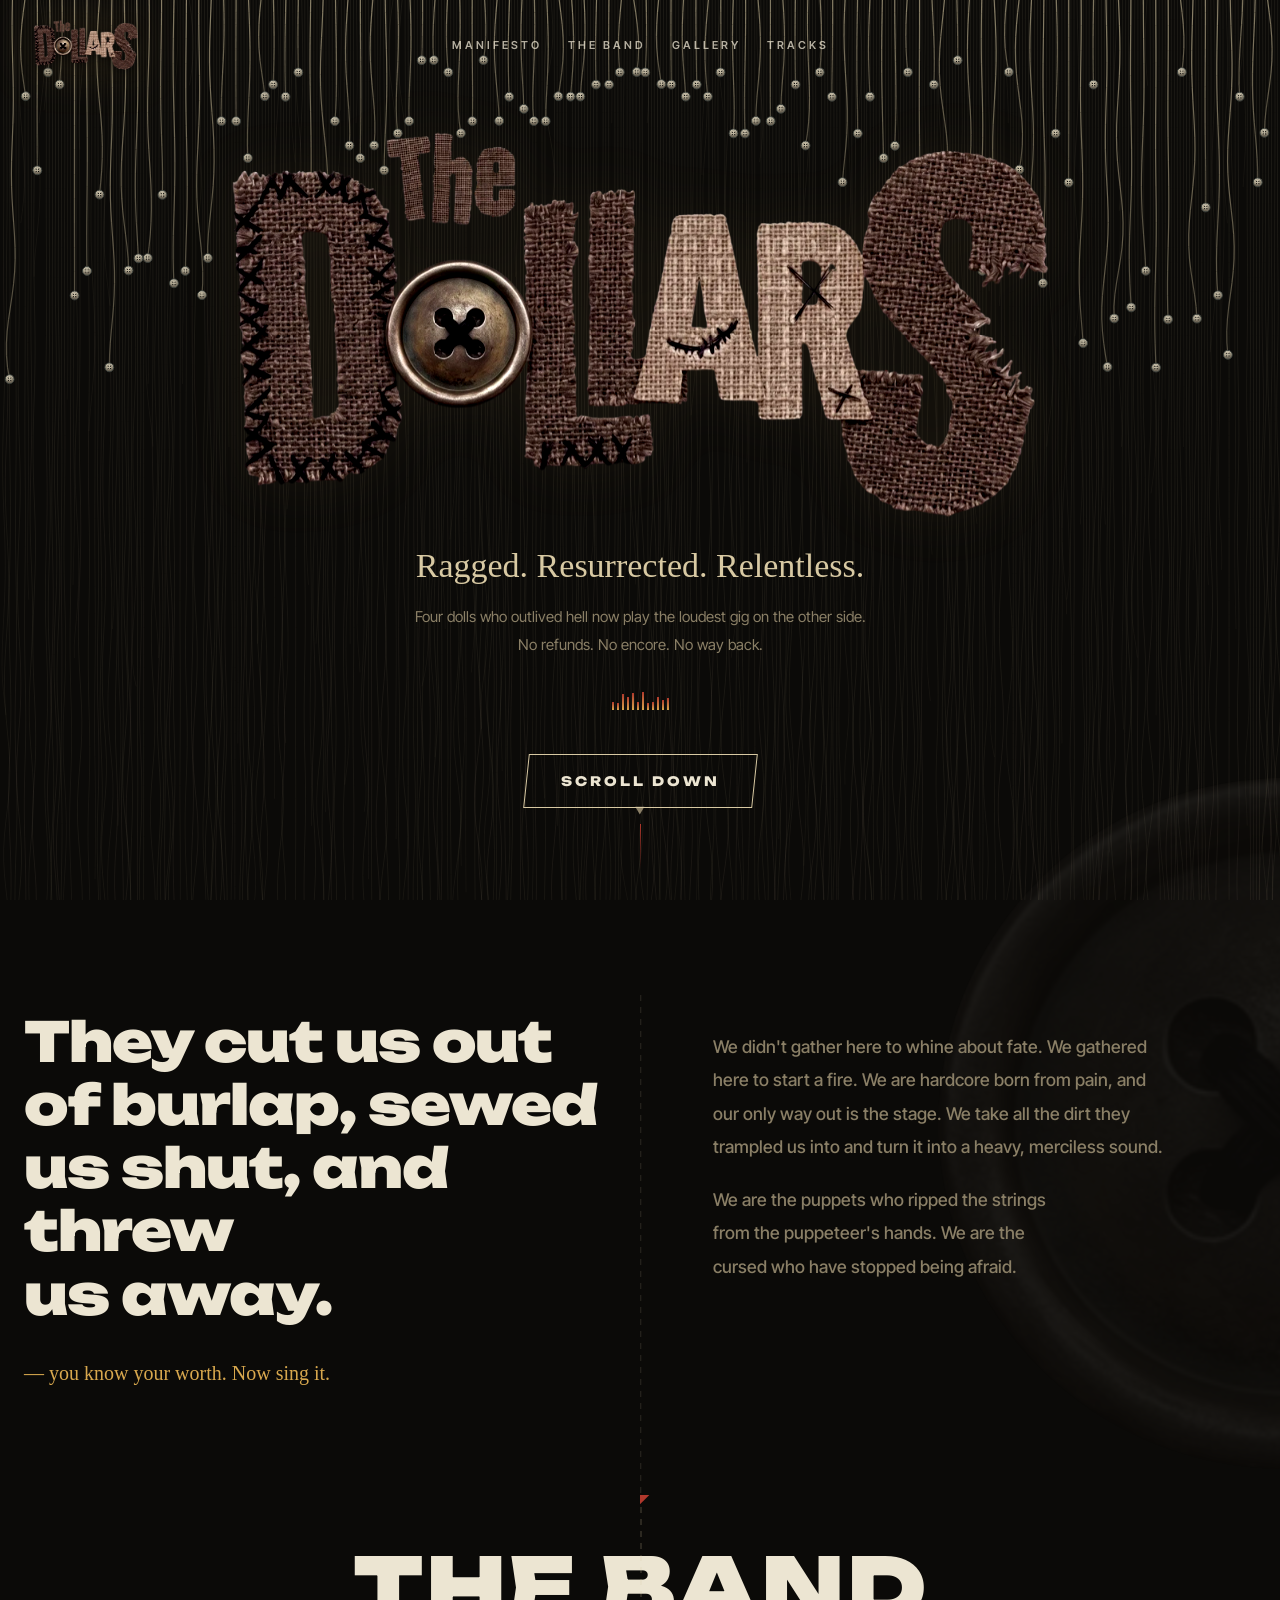
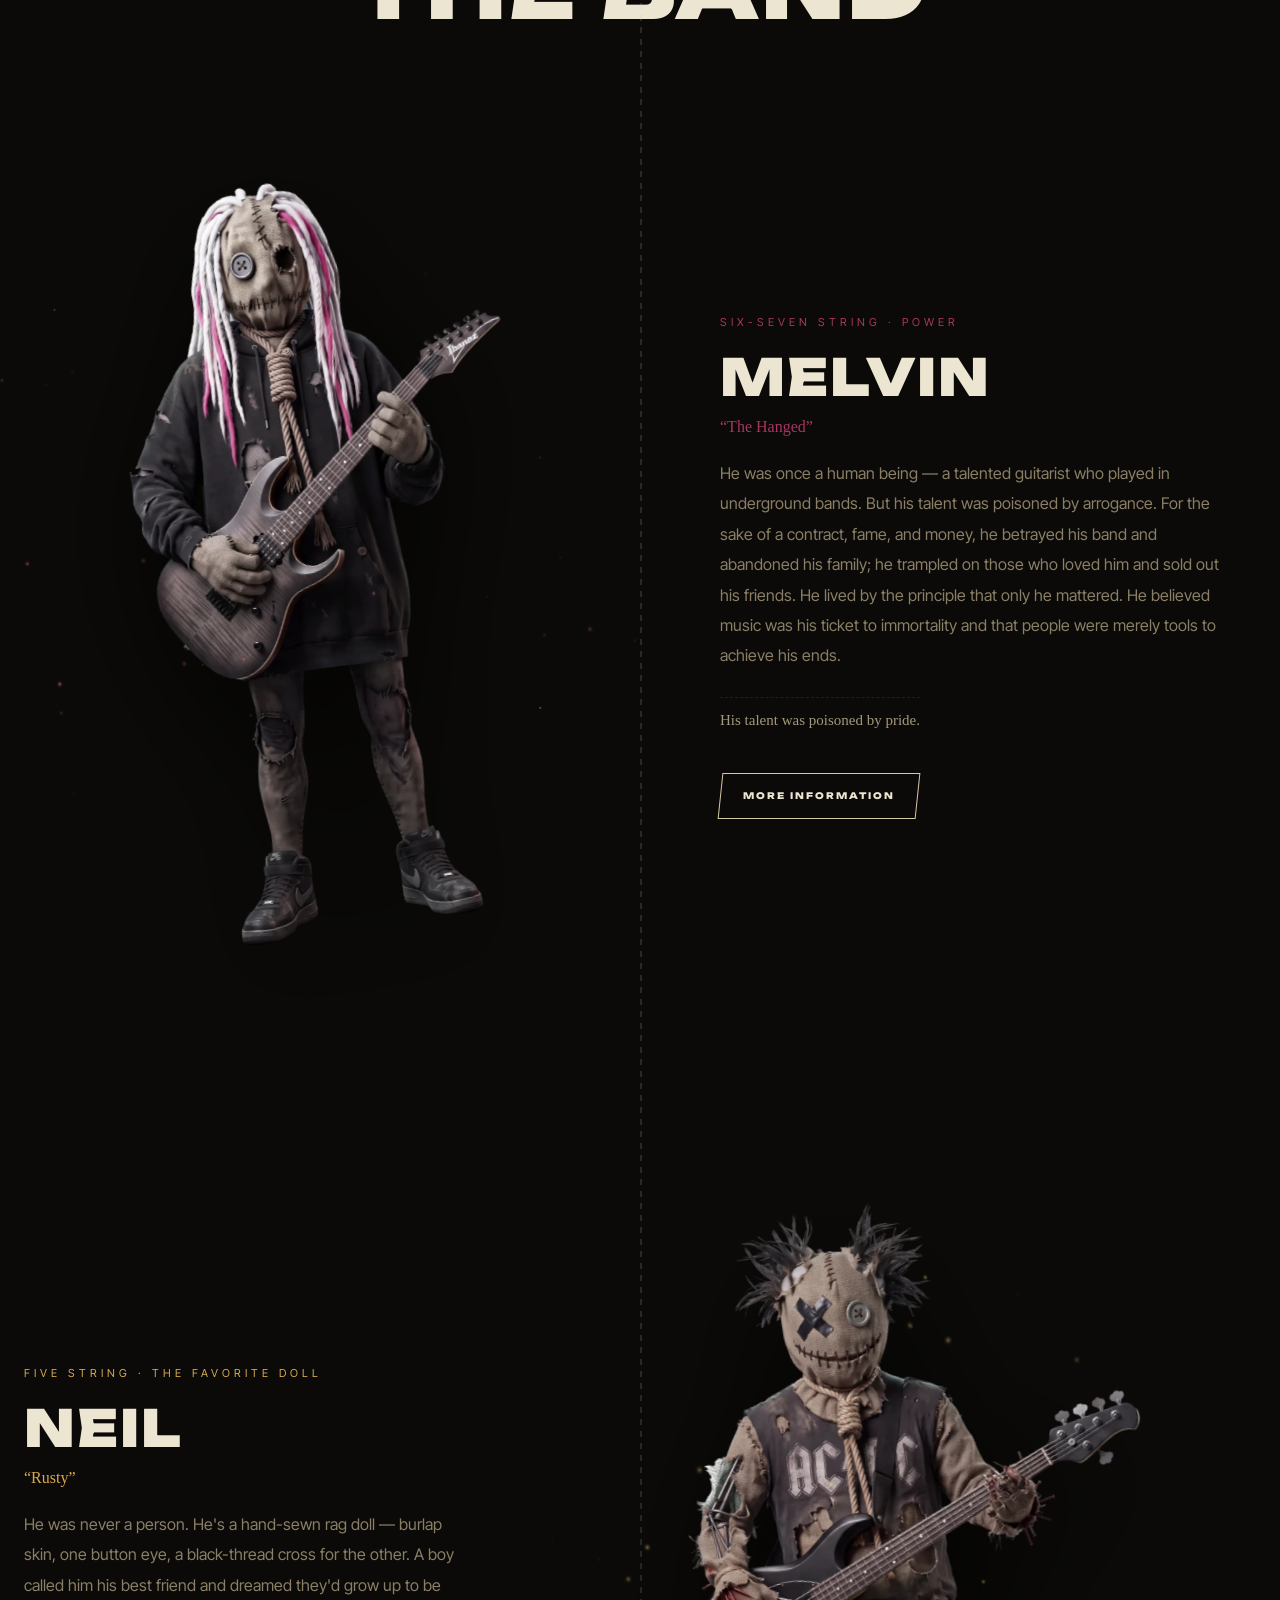
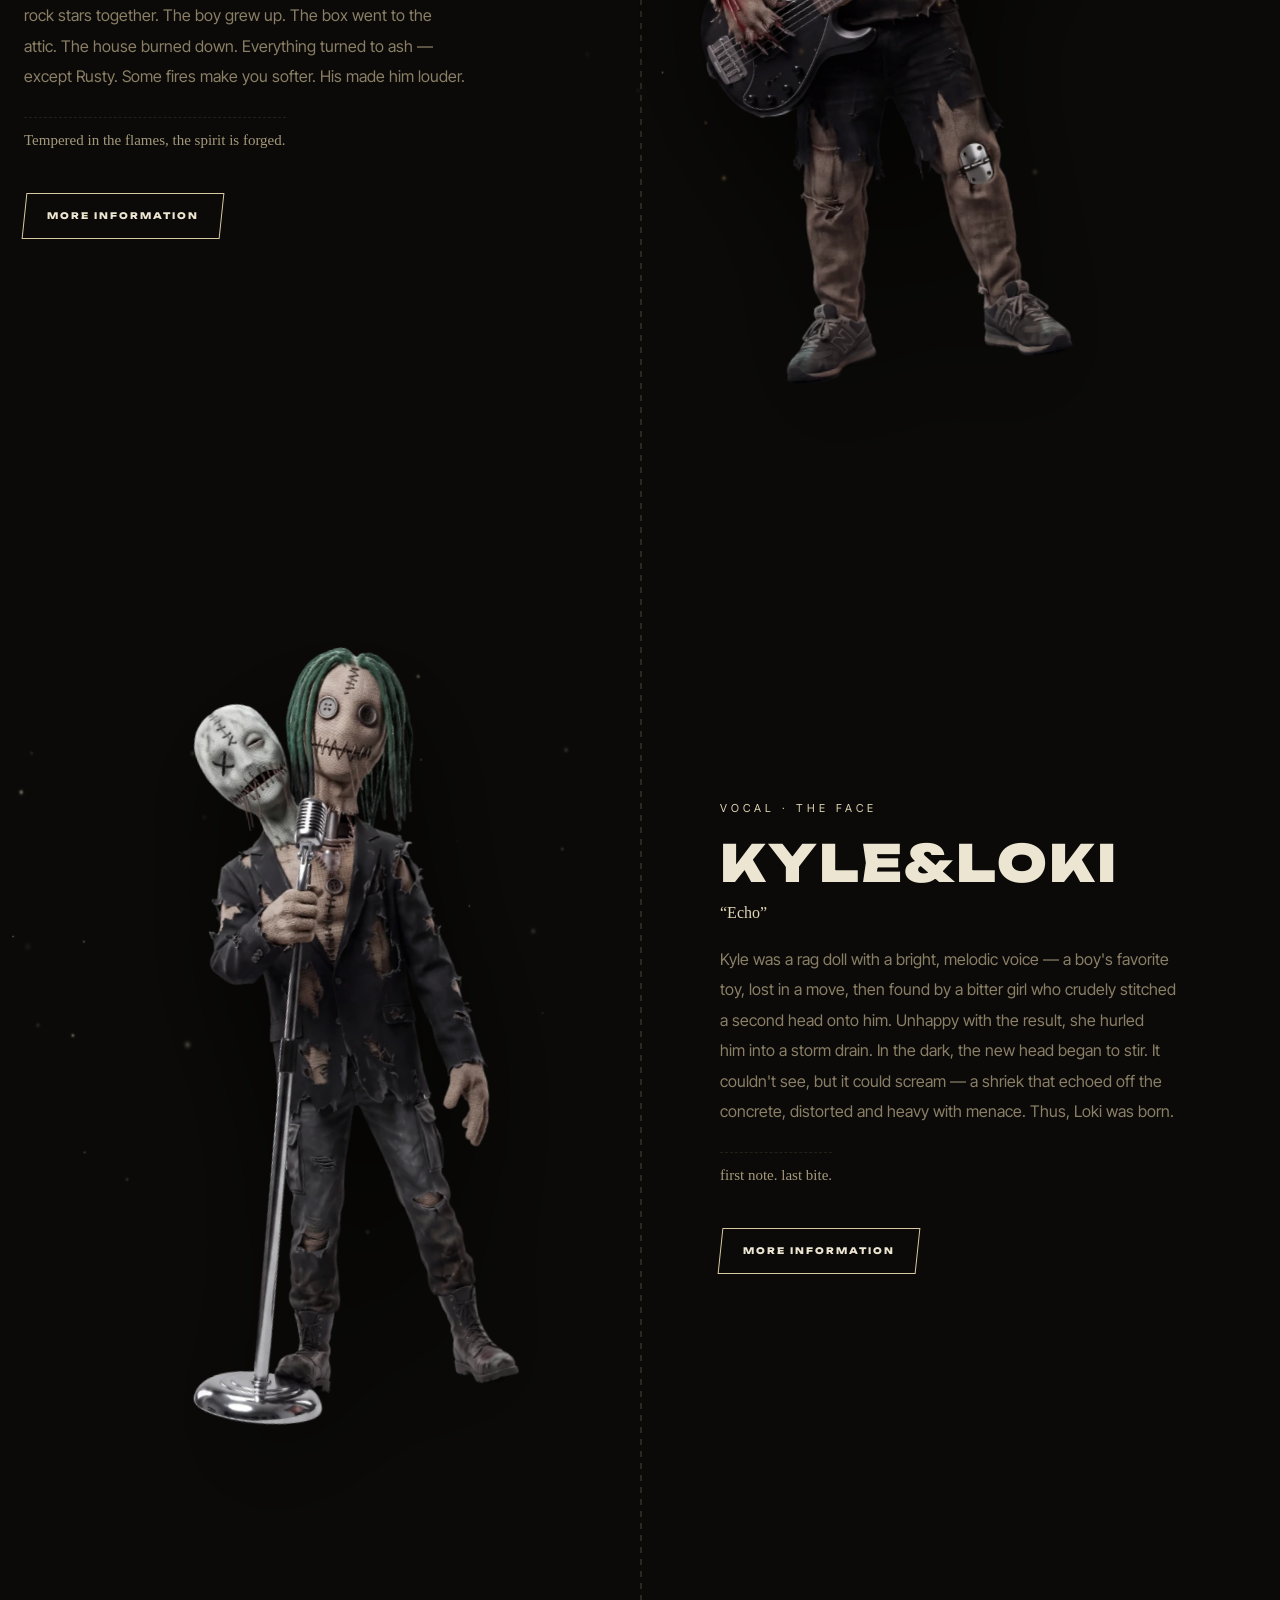
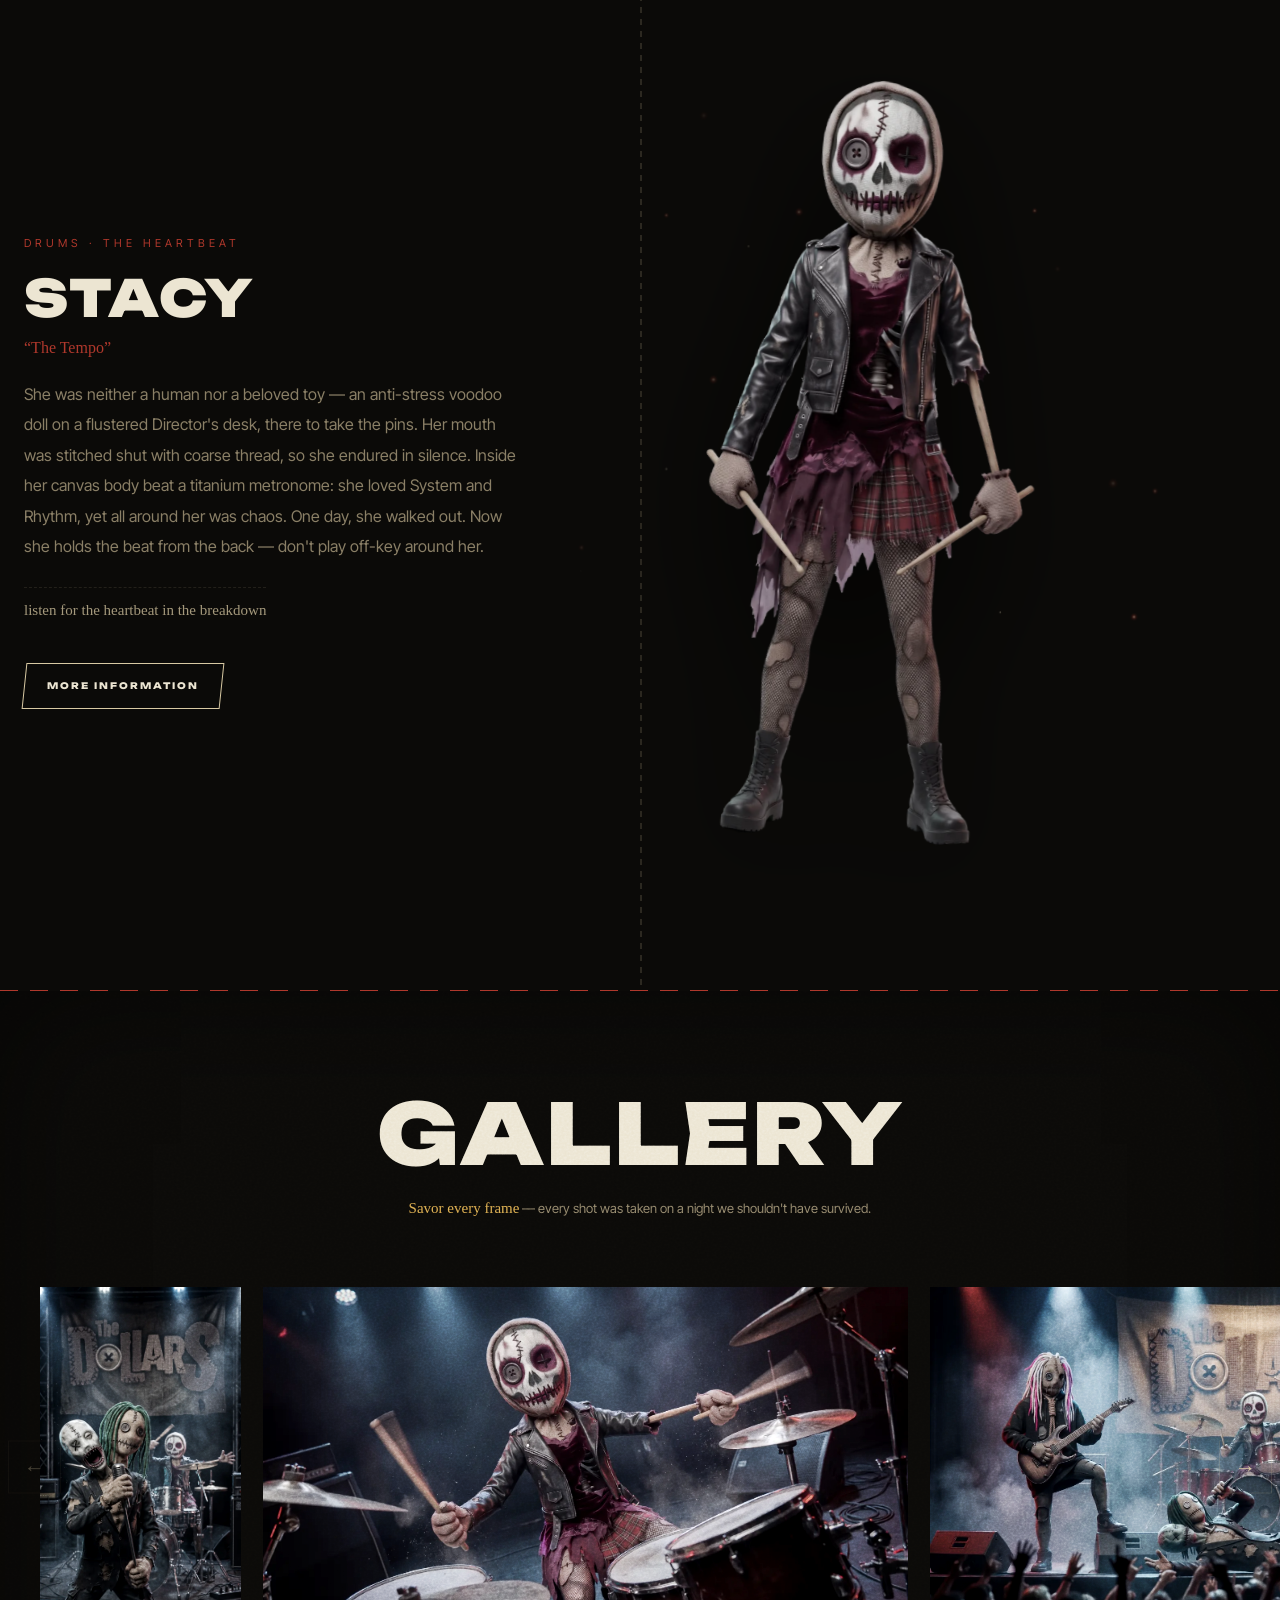
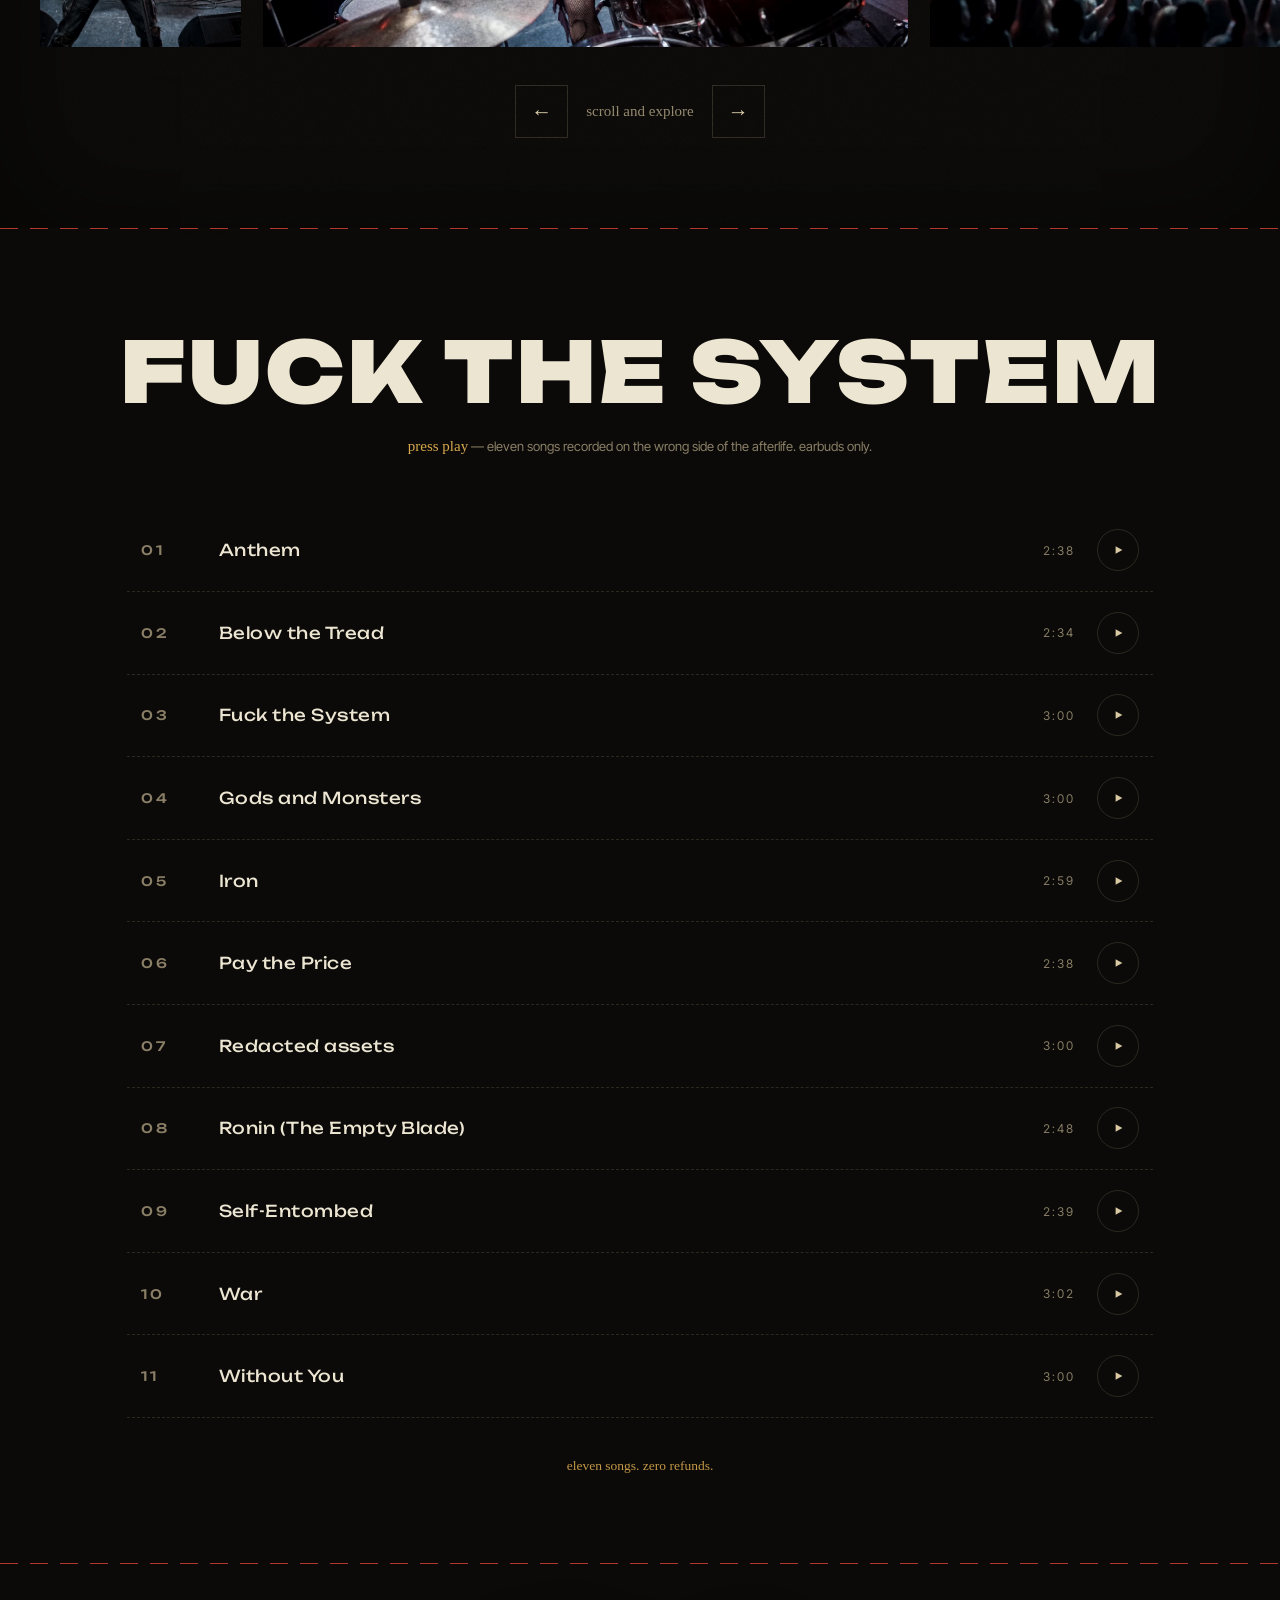
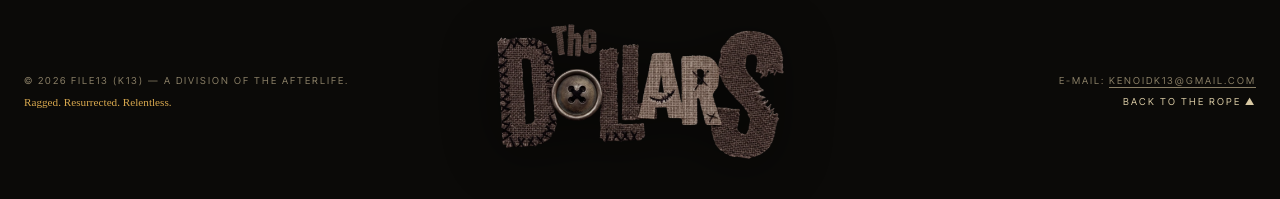
==== commit 21164301: "Split doll bios into short readable paragraphs: Melvin — 2 paragraphs (noose text on its own), Stacy" ====
--- a/index.html
+++ b/index.html
@@ -250,7 +250,10 @@
         <h3>MELVIN</h3>
         <span class="doll-title">“The Hanged”</span>
       <p>
-        He was once a man—a talented guitarist who played in underground bands. But his talent was poisoned by hubris. For the sake of a contract, fame, and money, he betrayed his band and abandoned his family; he trampled on those who loved him and sold out his friends. He lived by the credo that only he mattered. He believed music was his ticket to immortality and that people were merely tools to achieve his ends. He lived his life all wrong: instead of building anything, he destroyed everything around him. He died alone. Despite achieving outward success, he ended up solitary in an empty room, hollowed out by alcohol and drugs. The noose around his neck is not merely a stylistic detail; it is an echo of his actual death. He hanged himself when he realized his "great life" was worthless. Yet the heavens would not accept him—his soul, burdened by sin, was too heavy. Nor did Hell want to take in someone who managed to sow chaos even there for his own gain. This is no doll. This is a man gazing at the world through holes in the burlap, begging for forgiveness but receiving only the echo of his own fatal mistakes.
+        He was once a man—a talented guitarist who played in underground bands. But his talent was poisoned by hubris. For the sake of a contract, fame, and money, he betrayed his band and abandoned his family; he trampled on those who loved him and sold out his friends. He lived by the credo that only he mattered. He believed music was his ticket to immortality and that people were merely tools to achieve his ends. He lived his life all wrong: instead of building anything, he destroyed everything around him. He died alone. Despite achieving outward success, he ended up solitary in an empty room, hollowed out by alcohol and drugs.
+      </p>
+      <p>
+        The noose around his neck is not merely a stylistic detail; it is an echo of his actual death. He hanged himself when he realized his "great life" was worthless. Yet the heavens would not accept him—his soul, burdened by sin, was too heavy. Nor did Hell want to take in someone who managed to sow chaos even there for his own gain. This is no doll. This is a man gazing at the world through holes in the burlap, begging for forgiveness but receiving only the echo of his own fatal mistakes.
       </p>
       <span class="doll-scrawl">His talent was poisoned by pride.</span>
       </div>
@@ -287,7 +290,13 @@
         <h3>STACY</h3>
         <span class="doll-title">“The Tempo”</span>
       <p>
-        She was neither a human nor a beloved childhood toy. Created as an anti-stress voodoo doll, she sat on the desk of a perpetually flustered Director in a drab, stuffy office. Whenever deadlines loomed, workflows collapsed, or he simply didn't know what to do, he would stick pins into her. She silently absorbed the folly, chaos, and hysterics of others. Her mouth was stitched shut with coarse thread so she couldn't speak. And she endured it. Inside her canvas body beat a titanium metronome. She loved System and Rhythm, yet chaos reigned all around her. It all came to an end one day. The Director called a meeting to resolve a crucial issue and suggested, "How about we settle this with Rock-Paper-Scissors?" The chaos had crossed the line. Her single button eye glinted menacingly. She pulled out all the pins—leaving scars on her tights and body—and simply walked out of the office in silence. Her lips were frozen forever in a signature, icy, sarcastic half-smile. Stacy wandered the streets for a long time, searching for a place where the right rhythm prevailed. One day, she stumbled upon a basement where a band was rehearsing. She sat silently behind the drum kit and struck the snare drum. The strike was swift, precise, and cold-blooded. Stacy doesn't sing or give interviews. She simply sits at the back and holds the rhythm. Don't even try playing off-key around this lady, or a drumstick might come flying straight at your forehead.
+        She was neither a human nor a beloved childhood toy. Created as an anti-stress voodoo doll, she sat on the desk of a perpetually flustered Director in a drab, stuffy office. Whenever deadlines loomed, workflows collapsed, or he simply didn't know what to do, he would stick pins into her. She silently absorbed the folly, chaos, and hysterics of others. Her mouth was stitched shut with coarse thread so she couldn't speak. And she endured it. Inside her canvas body beat a titanium metronome. She loved System and Rhythm, yet chaos reigned all around her.
+      </p>
+      <p>
+        It all came to an end one day. The Director called a meeting to resolve a crucial issue and suggested, "How about we settle this with Rock-Paper-Scissors?" The chaos had crossed the line. Her single button eye glinted menacingly. She pulled out all the pins—leaving scars on her tights and body—and simply walked out of the office in silence. Her lips were frozen forever in a signature, icy, sarcastic half-smile.
+      </p>
+      <p>
+        Stacy wandered the streets for a long time, searching for a place where the right rhythm prevailed. One day, she stumbled upon a basement where a band was rehearsing. She sat silently behind the drum kit and struck the snare drum. The strike was swift, precise, and cold-blooded. Stacy doesn't sing or give interviews. She simply sits at the back and holds the rhythm. Don't even try playing off-key around this lady, or a drumstick might come flying straight at your forehead.
       </p>
       <span class="doll-scrawl">listen for the heartbeat in the breakdown</span>
       </div>
@@ -305,7 +314,16 @@
         <h3>KYLE&amp;LOKI</h3>
         <span class="doll-title">“Echo”</span>
       <p>
-        Long ago, Kyle was an ordinary rag doll with a clear, melodic voice. He had been the favorite toy of a boy who dreamed of the rock stage, but the boy grew up, and the doll was lost during a move. Kyle was found by a bitter, plain-looking girl. She decided to remake him: she pulled a shapeless lump of fabric from the trash and crudely, crookedly stitched on a second head—an ugly, eyeless, mouthless thing that dangled beside the first. Dissatisfied with the result, she hurled the doll into a storm drain in a fit of rage. Kyle awoke in pitch darkness. Then, the second head began to stir. As it descended through winding pipes amidst the flow of filth, it could not see, yet it could scream. Its piercing shriek echoed off the concrete walls, becoming distorted and heavy with menace. Thus, Loki was born. While Kyle’s voice remained bright and melodic, Loki acquired a heavy, low growl—the roar of a wounded beast, the voice of the abyss itself. They eventually found themselves at a junkyard, where an old radio suddenly blasted the riff from "Back in Black." Kyle remembered the boy’s dream of the rock stage, while Loki yearned to unleash his fury. They are two sides of the same coin, two souls trapped in a single, battered body. Kyle represents melody, soul, and beauty; Loki embodies chaos, rage, and raw power. When the drums kick in and the guitars roar, a battle erupts between them. Loki surges forward, drowning everything out with his guttural growl. But Kyle rises to meet the challenge, soaring above the roar with a pure, piercing scream. They clash right there on stage, vying to prove to the audience which of them is the ultimate badass. They can sing in turn or blend into unison, creating an incredible symbiosis of melody and noise. It is precisely this internal war between the two heads that forms the foundation of their art. Their best songs are born from their arguments. They are DollarS. A voice that travels from a whisper to a scream. When Kyle touches the microphone, the room falls silent. And when Loki lets loose, the room is deafened.
+        Long ago, Kyle was an ordinary rag doll with a clear, melodic voice. He had been the favorite toy of a boy who dreamed of the rock stage, but the boy grew up, and the doll was lost during a move. Kyle was found by a bitter, plain-looking girl. She decided to remake him: she pulled a shapeless lump of fabric from the trash and crudely, crookedly stitched on a second head—an ugly, eyeless, mouthless thing that dangled beside the first. Dissatisfied with the result, she hurled the doll into a storm drain in a fit of rage.
+      </p>
+      <p>
+        Kyle awoke in pitch darkness. Then, the second head began to stir. As it descended through winding pipes amidst the flow of filth, it could not see, yet it could scream. Its piercing shriek echoed off the concrete walls, becoming distorted and heavy with menace. Thus, Loki was born. While Kyle’s voice remained bright and melodic, Loki acquired a heavy, low growl—the roar of a wounded beast, the voice of the abyss itself. They eventually found themselves at a junkyard, where an old radio suddenly blasted the riff from "Back in Black." Kyle remembered the boy’s dream of the rock stage, while Loki yearned to unleash his fury.
+      </p>
+      <p>
+        They are two sides of the same coin, two souls trapped in a single, battered body. Kyle represents melody, soul, and beauty; Loki embodies chaos, rage, and raw power. When the drums kick in and the guitars roar, a battle erupts between them. Loki surges forward, drowning everything out with his guttural growl. But Kyle rises to meet the challenge, soaring above the roar with a pure, piercing scream. They clash right there on stage, vying to prove to the audience which of them is the ultimate badass. They can sing in turn or blend into unison, creating an incredible symbiosis of melody and noise. It is precisely this internal war between the two heads that forms the foundation of their art. Their best songs are born from their arguments.
+      </p>
+      <p>
+        They are DollarS. A voice that travels from a whisper to a scream. When Kyle touches the microphone, the room falls silent. And when Loki lets loose, the room is deafened.
       </p>
       <span class="doll-scrawl">first note. last bite.</span>
       </div>
